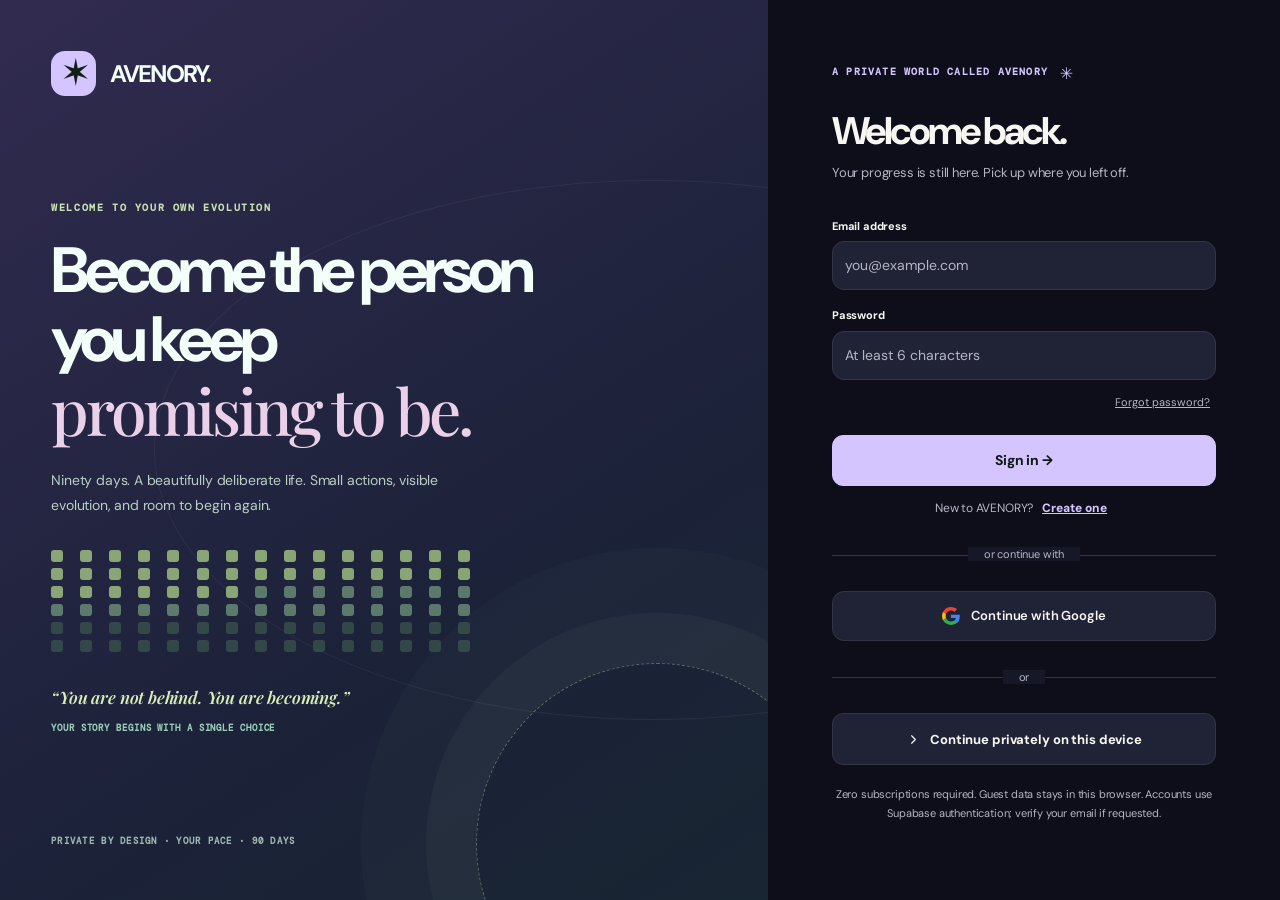
==== index.html @ 8a581546 "feat: initial release of AVENORY Edition Five with Supabase cloud sync, Google OAuth, and full regre" ====
<!doctype html>
<html lang="en">
<head>
  <meta charset="UTF-8" />
  <meta name="viewport" content="width=device-width, initial-scale=1, viewport-fit=cover" />
  <meta name="theme-color" content="#0d0e19" />
  <meta name="description" content="AVENORY — your 90-day growth space for habits, focus, and meaningful growth. Private, free and designed for real life." />
  <meta name="apple-mobile-web-app-capable" content="yes" />
  <meta name="apple-mobile-web-app-status-bar-style" content="default" />
  <meta name="apple-mobile-web-app-title" content="AVENORY" />
  <link rel="manifest" href="manifest.webmanifest" />
  <link rel="icon" type="image/svg+xml" href="assets/icon.svg" /><link rel="icon" type="image/png" href="assets/icon-192.png" />
  <link rel="apple-touch-icon" href="assets/icon-192.png" />
  <link rel="stylesheet" href="styles.css" /><link rel="stylesheet" href="vowmera.css" /><link rel="stylesheet" href="edition-five.css" />
  <title>AVENORY — Become, one day at a time</title>
</head>
<body>
  <svg xmlns="http://www.w3.org/2000/svg" class="sprite" aria-hidden="true">
    <symbol id="i-grid" viewBox="0 0 24 24"><rect x="3" y="3" width="7" height="7" rx="2"/><rect x="14" y="3" width="7" height="7" rx="2"/><rect x="3" y="14" width="7" height="7" rx="2"/><rect x="14" y="14" width="7" height="7" rx="2"/></symbol>
    <symbol id="i-checks" viewBox="0 0 24 24"><rect x="3" y="3" width="18" height="18" rx="5"/><path d="m7.5 12 3 3 6-6"/></symbol>
    <symbol id="i-target" viewBox="0 0 24 24"><circle cx="12" cy="12" r="9"/><circle cx="12" cy="12" r="5"/><circle cx="12" cy="12" r="1"/></symbol>
    <symbol id="i-chart" viewBox="0 0 24 24"><path d="M3 3v18h18"/><path d="m6 16 4-5 4 3 6-8"/></symbol>
    <symbol id="i-trophy" viewBox="0 0 24 24"><path d="M7 3h10v6a5 5 0 0 1-10 0V3Z"/><path d="M7 5H3v2a5 5 0 0 0 5 5m9-7h4v2a5 5 0 0 1-5 5M12 14v4m-5 3h10M9 18h6"/></symbol>
    <symbol id="i-settings" viewBox="0 0 24 24"><circle cx="12" cy="12" r="3"/><path d="M19 12a7 7 0 0 0-.1-1l2-1.6-2-3.5-2.5 1a8 8 0 0 0-1.7-1L14.3 3H9.7l-.4 2.9a8 8 0 0 0-1.7 1l-2.5-1-2 3.5L5.1 11A7 7 0 0 0 5 13l-2 1.6 2 3.5 2.5-1a8 8 0 0 0 1.7 1l.5 2.9h4.6l.4-2.9a8 8 0 0 0 1.7-1l2.5 1 2-3.5-2-1.6a7 7 0 0 0 .1-1Z" transform="translate(0 -0.1) scale(.96) translate(.5 .5)"/></symbol>
    <symbol id="i-bell" viewBox="0 0 24 24"><path d="M18 8a6 6 0 0 0-12 0c0 7-3 7-3 9h18c0-2-3-2-3-9ZM10 21h4"/></symbol>
    <symbol id="i-moon" viewBox="0 0 24 24"><path d="M20 15.3A8 8 0 0 1 8.7 4 8.4 8.4 0 1 0 20 15.3Z"/></symbol>
    <symbol id="i-sun" viewBox="0 0 24 24"><circle cx="12" cy="12" r="4"/><path d="M12 2v2m0 16v2M4.9 4.9l1.4 1.4m11.4 11.4 1.4 1.4M2 12h2m16 0h2M4.9 19.1l1.4-1.4M17.7 6.3l1.4-1.4"/></symbol>
    <symbol id="i-plus" viewBox="0 0 24 24"><path d="M12 5v14M5 12h14"/></symbol>
    <symbol id="i-minus" viewBox="0 0 24 24"><path d="M5 12h14"/></symbol>
    <symbol id="i-arrow-left" viewBox="0 0 24 24"><path d="m15 18-6-6 6-6"/></symbol>
    <symbol id="i-arrow-right" viewBox="0 0 24 24"><path d="m9 18 6-6-6-6"/></symbol>
    <symbol id="i-droplet" viewBox="0 0 24 24"><path d="M12 2S5 10 5 15a7 7 0 0 0 14 0c0-5-7-13-7-13Z"/></symbol>
    <symbol id="i-brain" viewBox="0 0 24 24"><path d="M12 6a4 4 0 0 0-7-.5A4 4 0 0 0 4 12a4.5 4.5 0 0 0 2 7.5A4 4 0 0 0 12 21V6Zm0 0a4 4 0 0 1 7-.5A4 4 0 0 1 20 12a4.5 4.5 0 0 1-2 7.5A4 4 0 0 1 12 21V6ZM8 9a3 3 0 0 1 4 3m4-3a3 3 0 0 0-4 3"/></symbol>
    <symbol id="i-shield" viewBox="0 0 24 24"><path d="M12 22s8-4 8-11V5l-8-3-8 3v6c0 7 8 11 8 11Z"/><path d="m9 12 2 2 4-4"/></symbol>
    <symbol id="i-leaf" viewBox="0 0 24 24"><path d="M20 4C10 4 4 9 4 16a4 4 0 0 0 4 4c7 0 12-6 12-16ZM4 20c4-5 8-8 13-11"/></symbol>
    <symbol id="i-bed" viewBox="0 0 24 24"><path d="M3 18V6m0 10h18v5m0-5V9a3 3 0 0 0-3-3H8a3 3 0 0 0-3 3v7m0-4h16M3 21v-3"/></symbol>
    <symbol id="i-clock" viewBox="0 0 24 24"><circle cx="12" cy="12" r="9"/><path d="M12 7v5l3 2"/></symbol>
    <symbol id="i-phone" viewBox="0 0 24 24"><rect x="7" y="2" width="10" height="20" rx="2"/><path d="M11 18h2"/></symbol>
    <symbol id="i-sparkles" viewBox="0 0 24 24"><path d="m12 2 1.8 6.2L20 10l-6.2 1.8L12 18l-1.8-6.2L4 10l6.2-1.8L12 2ZM19 17l.7 2.3L22 20l-2.3.7L19 23l-.7-2.3L16 20l2.3-.7L19 17Z"/></symbol>
    <symbol id="i-book" viewBox="0 0 24 24"><path d="M12 6c-3-2-6-2-9-1v14c3-1 6-1 9 1 3-2 6-2 9-1V5c-3-1-6-1-9 1Zm0 0v14"/></symbol>
    <symbol id="i-heart" viewBox="0 0 24 24"><path d="M20.8 5.6a5.5 5.5 0 0 0-7.8 0l-1 1-1-1a5.5 5.5 0 0 0-7.8 7.8L12 22l8.8-8.6a5.5 5.5 0 0 0 0-7.8Z"/></symbol>
    <symbol id="i-activity" viewBox="0 0 24 24"><path d="M2 12h5l3-8 4 16 3-8h5"/></symbol>
    <symbol id="i-x" viewBox="0 0 24 24"><path d="M5 5 19 19M19 5 5 19"/></symbol>
    <symbol id="i-trash" viewBox="0 0 24 24"><path d="M3 6h18M8 6V4h8v2m3 0-1 15H6L5 6m5 4v7m4-7v7"/></symbol>
    <symbol id="i-pencil" viewBox="0 0 24 24"><path d="m4 16-.8 5 5-.8L20 8a2 2 0 0 0-4-4L4 16Zm10-10 4 4"/></symbol>
    <symbol id="i-download" viewBox="0 0 24 24"><path d="M12 3v12m-5-5 5 5 5-5M4 17v4h16v-4"/></symbol>
    <symbol id="i-upload" viewBox="0 0 24 24"><path d="M12 16V4m-5 5 5-5 5 5M4 17v4h16v-4"/></symbol>
    <symbol id="i-calendar" viewBox="0 0 24 24"><rect x="3" y="5" width="18" height="16" rx="2"/><path d="M7 3v4m10-4v4M3 10h18"/></symbol>
    <symbol id="i-check" viewBox="0 0 24 24"><path d="m5 12 4 4L19 6"/></symbol>
    <symbol id="i-flame" viewBox="0 0 24 24"><path d="M12 22a8 8 0 0 0 8-8c0-4-2-6-5-9 0 4-2 5-3 6C10 8 10 5 10 2 4 7 4 11 4 14a8 8 0 0 0 8 8Z"/><path d="M12 22a4 4 0 0 0 4-4c0-2-1-3-3-5 0 3-3 4-3 5a4 4 0 0 0 2 4Z"/></symbol>
    <symbol id="i-coffee" viewBox="0 0 24 24"><path d="M4 7h13v7a6 6 0 0 1-12 0V7Zm13 1h2a3 3 0 0 1 0 6h-2M4 21h15M8 3v2m5-2v2"/></symbol>
    <symbol id="i-play" viewBox="0 0 24 24"><path d="m8 5 11 7-11 7V5Z"/></symbol>
    <symbol id="i-pause" viewBox="0 0 24 24"><path d="M7 5v14m10-14v14"/></symbol>
    <symbol id="i-reset" viewBox="0 0 24 24"><path d="M3 11a9 9 0 1 1 2 7M3 4v7h7"/></symbol>
    <symbol id="i-lock" viewBox="0 0 24 24"><rect x="5" y="10" width="14" height="11" rx="2"/><path d="M8 10V7a4 4 0 0 1 8 0v3"/></symbol>
    <symbol id="i-filter" viewBox="0 0 24 24"><path d="M3 6h18M6 12h12m-9 6h6"/></symbol>
    <symbol id="i-menu" viewBox="0 0 24 24"><path d="M4 7h16M4 12h16M4 17h16"/></symbol>
  </svg>
  <div id="app"></div>
  <div id="modal-root"></div><div id="command-root"></div>
  <div id="toast-root" aria-live="polite"></div>
  <div id="celebration-root" aria-hidden="true"></div>
  <script src="cloud-config.js" defer></script>
  <script src="app.js" defer></script>
</body>
</html>
---- styles.css ----
:root{--bg:#f7f8fc;--surface:#fff;--surface2:#f3f5fa;--ink:#20253b;--muted:#8790a4;--line:#e9ecf3;--accent:#7867e9;--accent-dark:#5c4bd5;--accent-wash:#f0edff;--green:#2caa77;--green-wash:#e8f8ee;--orange:#f3a24e;--shadow:0 16px 50px rgba(40,46,83,.035);--radius:22px;--sidebar:254px;color-scheme:light}
:root[data-theme='dark']{--bg:#121524;--surface:#1b2032;--surface2:#252b40;--ink:#eff0fb;--muted:#a5adc3;--line:#30364b;--accent:#ad9fff;--accent-dark:#b4a8ff;--accent-wash:#343051;--green:#72d3a8;--green-wash:#243f39;--orange:#ffbe78;--shadow:0 14px 40px rgba(0,0,0,.1);color-scheme:dark}
*{box-sizing:border-box}html{scroll-behavior:smooth}body{margin:0;background:var(--bg);color:var(--ink);font-family:Inter,'SF Pro Display',-apple-system,BlinkMacSystemFont,'Segoe UI',sans-serif;font-size:14px;-webkit-font-smoothing:antialiased}button,input,select,textarea{font:inherit}button{cursor:pointer}button:disabled{cursor:not-allowed;opacity:.44}a{color:var(--accent)}.sprite{position:absolute;width:0;height:0;overflow:hidden}.icon{height:19px;width:19px;fill:none;stroke:currentColor;stroke-width:1.85;stroke-linecap:round;stroke-linejoin:round;flex-shrink:0}.i-sm{width:15px;height:15px}.i-lg{width:23px;height:23px}.shell{display:grid;grid-template-columns:var(--sidebar) minmax(0,1fr);min-height:100vh}.sidebar{background:var(--surface);border-right:1px solid var(--line);padding:34px 20px 24px;display:flex;flex-direction:column;position:sticky;top:0;height:100vh}.brand{display:flex;align-items:center;gap:11px;padding:0 12px;margin-bottom:52px}.brand-symbol{height:40px;width:40px;display:grid;place-items:center;border-radius:14px;background:#222943;color:#beefca;font-size:15px;font-weight:900;letter-spacing:-1.8px;box-shadow:0 8px 18px rgba(33,37,65,.11)}.brand-name{font-size:22px;font-weight:830;letter-spacing:-1.2px;line-height:1}.brand-tag{font-size:10px;letter-spacing:.22em;color:var(--muted);text-transform:uppercase;margin-top:7px;font-weight:700}.nav-group-label{font-size:10px;letter-spacing:.17em;color:var(--muted);font-weight:800;margin:0 14px 16px}.nav-list{display:grid;gap:6px}.nav-item{background:none;border:0;color:var(--muted);display:flex;align-items:center;gap:13px;width:100%;text-align:left;padding:12px 14px;border-radius:12px;font-weight:650;transition:.2s}.nav-item .icon{width:19px;height:19px}.nav-item:hover{background:var(--surface2);color:var(--ink)}.nav-item.active{color:var(--accent);background:var(--accent-wash)}.nav-badge{margin-left:auto;background:var(--accent);color:white;border-radius:20px;padding:3px 7px;font-size:10px}.side-lower{margin-top:auto}.side-challenge{padding:19px 17px;background:linear-gradient(145deg,#eeeaff,#f6f4ff);border:1px solid #e6e0ff;border-radius:17px;color:#49476d;margin:24px 3px 24px}.side-challenge .tiny{font-size:10px;font-weight:800;letter-spacing:.12em;text-transform:uppercase;color:#8780be}.side-challenge strong{display:block;font-size:24px;letter-spacing:-1px;margin:8px 0 10px;color:#29294c}.side-challenge .progress-track{height:6px;background:#ddd7f5}.side-challenge .progress-fill{background:#7565e2}.side-footer{padding:0 12px;color:var(--muted);font-size:11px;line-height:1.7}.main{min-width:0}.content{max-width:1510px;margin:0 auto;padding:32px 48px 90px}.topbar{display:flex;justify-content:space-between;align-items:center;gap:15px;margin-bottom:30px}.top-eyebrow{font-size:11px;color:var(--muted);font-weight:800;letter-spacing:.15em;text-transform:uppercase}.top-actions{display:flex;align-items:center;gap:10px}.pill-date{background:var(--surface);border:1px solid var(--line);padding:11px 15px;border-radius:99px;display:flex;gap:9px;align-items:center;color:var(--muted);font-size:12px;font-weight:650}.icon-btn{width:40px;height:40px;border-radius:12px;border:1px solid var(--line);background:var(--surface);display:inline-grid;place-items:center;color:var(--muted)}.icon-btn:hover{color:var(--accent);border-color:var(--accent)}.user-dot{width:40px;height:40px;border-radius:50%;display:grid;place-items:center;color:#564dd0;background:#e5e1ff;font-weight:900;font-size:15px}.page-head{display:flex;justify-content:space-between;align-items:flex-end;gap:18px;margin:0 0 25px}.eyebrow{font-size:11px;font-weight:850;letter-spacing:.16em;color:var(--accent);text-transform:uppercase}.page-title{font-size:clamp(26px,3.3vw,39px);letter-spacing:-1.75px;font-weight:820;margin:8px 0 6px;line-height:1.17}.subhead{color:var(--muted);font-size:13px;line-height:1.65;margin:0}.btn{display:inline-flex;align-items:center;justify-content:center;gap:9px;border-radius:11px;padding:12px 18px;font-size:12px;font-weight:760;border:1px solid transparent;line-height:1.2;transition:background .18s,transform .18s;white-space:nowrap}.btn:hover{transform:translateY(-1px)}.btn-primary{background:var(--accent);color:#fff}.btn-primary:hover{background:var(--accent-dark)}.btn-neutral{background:var(--surface);border-color:var(--line);color:var(--ink)}.btn-neutral:hover{background:var(--surface2)}.btn-ghost{color:var(--accent);background:var(--accent-wash)}.btn-danger{color:#d45465;background:#ffeff0;border-color:#ffdde2}.btn-sm{padding:8px 12px;font-size:11px}.btn-wide{width:100%}.hero{background:linear-gradient(115deg,#292d51 0%,#292f57 55%,#38375f 100%);color:#fff;border-radius:26px;min-height:235px;overflow:hidden;display:flex;align-items:center;justify-content:space-between;padding:33px 44px;position:relative;isolation:isolate}.hero:before{content:"";position:absolute;width:500px;height:380px;border-radius:50%;right:-135px;top:-165px;background:radial-gradient(circle,rgba(155,142,246,.3),transparent 67%);z-index:-1}.hero:after{content:"";position:absolute;width:350px;height:350px;border:1px solid rgba(255,255,255,.1);border-radius:50%;right:60px;bottom:-230px;z-index:-1}.hero-copy{max-width:510px}.hero-tag{display:inline-flex;align-items:center;gap:8px;font-size:10px;font-weight:850;letter-spacing:.16em;color:#c6c3ff;text-transform:uppercase}.hero h2{font-weight:750;font-size:clamp(24px,3vw,35px);letter-spacing:-1.3px;line-height:1.2;margin:16px 0 9px}.hero p{font-size:13px;color:#c2c4db;line-height:1.7;max-width:440px;margin:0}.hero-bottom{margin-top:24px;display:flex;align-items:center;gap:15px;font-size:11px;color:#dddff0}.hero-mini-track{height:6px;width:160px;border-radius:30px;background:#555776;overflow:hidden}.hero-mini-track span{height:100%;display:block;background:#bdf1ca;border-radius:30px}.hero-circle{height:158px;width:158px;flex:0 0 158px;display:grid;place-items:center;border-radius:50%;background:conic-gradient(#bbf2ca var(--deg),rgba(255,255,255,.15) 0);margin-right:28px;position:relative}.hero-circle:before{content:"";position:absolute;inset:13px;background:#303553;border-radius:50%}.hero-circle div{z-index:1;text-align:center}.hero-circle b{font-size:42px;letter-spacing:-2px;display:block}.hero-circle small{font-size:11px;color:#bec2db}.stat-grid{display:grid;grid-template-columns:repeat(4,minmax(0,1fr));gap:15px;margin:19px 0 29px}.stat-card{background:var(--surface);border:1px solid var(--line);border-radius:18px;padding:21px 20px;box-shadow:var(--shadow)}.stat-heading{display:flex;align-items:center;justify-content:space-between;gap:5px;margin-bottom:13px}.stat-heading span{font-size:11px;color:var(--muted);font-weight:690}.stat-icon{width:34px;height:34px;display:grid;place-items:center;border-radius:11px;background:var(--accent-wash);color:var(--accent)}.stat-icon.green{background:var(--green-wash);color:var(--green)}.stat-icon.warm{background:#fff2e4;color:#ee9d47}.stat-number{font-size:30px;line-height:1.1;letter-spacing:-1.1px;font-weight:840}.stat-unit{font-size:14px;letter-spacing:0;margin-left:3px;color:var(--muted);font-weight:650}.stat-foot{font-size:10.5px;color:var(--muted);margin-top:9px}.section-header{display:flex;align-items:center;justify-content:space-between;gap:12px;margin-bottom:17px}.section-title{font-size:18px;font-weight:810;letter-spacing:-.5px;margin:0}.section-sub{font-size:11px;color:var(--muted);margin:6px 0 0}.text-link{border:0;background:transparent;color:var(--accent);font-size:11.5px;font-weight:780;display:flex;align-items:center;gap:6px;padding:8px 0}.dash-grid{display:grid;grid-template-columns:minmax(0,1.75fr) minmax(300px,.9fr);gap:22px;align-items:start}.stack{display:grid;gap:21px}.card{background:var(--surface);border:1px solid var(--line);border-radius:var(--radius);padding:22px;box-shadow:var(--shadow)}.habits-card{padding:21px 22px 5px}.completion-tag{background:var(--green-wash);color:var(--green);font-size:11px;font-weight:810;border-radius:8px;padding:7px 10px}.day-nav{display:flex;align-items:center;gap:8px;background:var(--surface2);border:1px solid var(--line);border-radius:11px;padding:3px}.day-nav button{height:29px;width:29px;background:var(--surface);color:var(--ink);border:1px solid var(--line);border-radius:8px;display:grid;place-items:center}.day-nav button:disabled{opacity:.3}.day-nav span{padding:0 5px;font-size:11px;color:var(--muted);font-weight:790;white-space:nowrap}.habit-row{border-top:1px solid var(--line);display:grid;grid-template-columns:42px minmax(0,1fr) auto 37px;align-items:center;gap:13px;padding:15px 1px;min-height:76px}.habit-row:first-of-type{border-top:0}.habit-symbol{height:40px;width:40px;border-radius:12px;background:var(--surface2);color:var(--accent);display:grid;place-items:center}.habit-symbol.green{color:var(--green);background:var(--green-wash)}.habit-symbol.orange{color:#ed9951;background:#fff3e7}.habit-symbol.blue{color:#629bd6;background:#eaf3ff}.habit-name{font-size:12.5px;font-weight:800;margin:0 0 5px;line-height:1.3}.habit-row.done .habit-name{color:var(--muted)}.habit-detail{color:var(--muted);font-size:10.5px;margin:0;line-height:1.5}.habit-amount{font-size:11px;color:var(--muted);font-weight:690}.habit-actions{display:flex;gap:6px;align-items:center}.step-btn{border:1px solid var(--line);background:var(--surface2);width:26px;height:26px;border-radius:8px;color:var(--ink);display:grid;place-items:center}.step-value{min-width:44px;text-align:center;color:var(--ink);font-size:11px;font-weight:800}.num-field{width:64px;border:1px solid var(--line);border-radius:8px;padding:8px 5px;background:var(--surface2);color:var(--ink);font-size:11px;font-weight:750;text-align:center;outline:none}.num-field:focus{border-color:var(--accent)}.tick{width:31px;height:31px;border-radius:10px;display:grid;place-items:center;border:1.5px solid #d9deeb;background:var(--surface);color:transparent}.tick .icon{width:19px;height:19px;stroke-width:2.8}.tick.done{color:#fff;background:var(--green);border-color:var(--green)}.tick:hover{border-color:var(--green)}.empty-state{text-align:center;padding:35px 18px;color:var(--muted)}.empty-state .icon{color:var(--accent);width:32px;height:32px}.empty-state h3{color:var(--ink);font-size:16px;margin:15px 0 8px}.empty-state p{font-size:12px;line-height:1.65;max-width:300px;margin:0 auto 18px}.daily-progress{padding-bottom:20px}.bar-labels{display:flex;justify-content:space-between;font-size:11px;color:var(--muted);margin-bottom:10px}.bar-labels b{color:var(--ink)}.progress-track{height:8px;background:var(--surface2);border-radius:99px;overflow:hidden}.progress-fill{height:100%;background:linear-gradient(90deg,#9884f5,#7167e8);border-radius:99px;transition:width .25s}.focus-mini{background:var(--surface);border:1px solid var(--line);border-radius:var(--radius);padding:24px}.mini-feature{display:flex;gap:12px;align-items:center;margin:23px 0}.mini-feature-icon{height:45px;width:45px;display:grid;place-items:center;background:var(--accent-wash);color:var(--accent);border-radius:14px}.mini-feature-title{font-weight:810;font-size:13px;margin:0 0 5px}.mini-feature-sub{color:var(--muted);font-size:11px;line-height:1.4;margin:0}.mini-focus-goal{padding:15px;border-radius:13px;background:var(--surface2);display:flex;justify-content:space-between;align-items:center;margin-bottom:17px}.mini-focus-goal strong{font-size:17px;letter-spacing:-.5px}.mini-focus-goal span{font-size:10px;color:var(--muted)}.reflection-card .moods{display:flex;gap:8px;margin:18px 0}.mood{flex:1;padding:9px 4px;background:var(--surface2);border:1px solid var(--line);border-radius:11px;display:flex;gap:5px;flex-direction:column;align-items:center;font-size:10px;color:var(--muted)}.mood .face{font-size:21px;line-height:1.2}.mood.active{border-color:var(--accent);background:var(--accent-wash);color:var(--accent);font-weight:760}.textarea{width:100%;resize:vertical;min-height:84px;background:var(--surface2);border:1px solid var(--line);border-radius:12px;outline:0;padding:12px 13px;font-size:12px;color:var(--ink);line-height:1.6}.textarea:focus{border-color:var(--accent)}.quote-card{border-radius:20px;background:#ebf7ef;color:#426d54;padding:24px;position:relative;overflow:hidden}.quote-card:after{content:'✳';position:absolute;color:rgba(57,137,87,.1);right:-10px;top:-40px;font-size:160px}.quote-card .icon{color:#3a9865}.quote-card p{font-size:16px;font-weight:700;letter-spacing:-.4px;line-height:1.55;margin:15px 0}.quote-card small{font-size:10px;color:#6a9879;font-weight:790;letter-spacing:.1em;text-transform:uppercase}.weekday-card{margin-bottom:20px}.mini-days{display:grid;grid-template-columns:repeat(7,1fr);gap:9px;margin-top:17px}.mini-day{text-align:center}.mini-day small{display:block;font-size:10px;color:var(--muted);margin-bottom:9px}.day-circle{height:30px;width:30px;border-radius:10px;display:grid;place-items:center;margin:0 auto;background:var(--surface2);border:1px solid var(--line);color:var(--muted);font-size:11px;font-weight:780}.day-circle.hit{background:var(--green-wash);color:var(--green);border-color:transparent}.day-circle.partial{background:var(--accent-wash);color:var(--accent);border-color:transparent}.day-circle.today{outline:2px solid var(--accent);outline-offset:2px}.page-grid{display:grid;grid-template-columns:repeat(2,minmax(0,1fr));gap:16px}.section-spacer{margin-top:28px}.manage-card{padding:19px 20px;display:flex;align-items:flex-start;gap:14px}.manage-card .manage-text{flex:1;min-width:0}.manage-top{display:flex;justify-content:space-between;gap:8px}.manage-card h3{margin:3px 0 6px;font-size:14px;font-weight:820}.manage-card p{margin:0;font-size:11px;color:var(--muted);line-height:1.55}.manage-metrics{display:flex;gap:10px;flex-wrap:wrap;margin-top:18px}.manage-metrics span{font-size:10px;color:var(--muted);padding:6px 8px;background:var(--surface2);border-radius:7px}.manage-actions{display:flex;gap:5px}.tiny-ic{width:27px;height:27px;border:0;background:transparent;color:var(--muted);display:grid;place-items:center;border-radius:8px}.tiny-ic:hover{background:var(--surface2);color:var(--accent)}.template-grid{display:grid;grid-template-columns:repeat(3,minmax(0,1fr));gap:12px}.template{border:1px solid var(--line);background:var(--surface);border-radius:15px;padding:16px;text-align:left;display:flex;align-items:center;gap:11px}.template:hover{border-color:var(--accent)}.template b{display:block;font-size:12px}.template span{font-size:10px;color:var(--muted);display:block;margin-top:4px}.template .icon{color:var(--accent)}.project-card{padding:23px;position:relative}.project-top{display:flex;justify-content:space-between;align-items:start;gap:15px}.project-emblem{width:46px;height:46px;background:var(--accent-wash);color:var(--accent);border-radius:15px;display:grid;place-items:center}.project-eyebrow{font-size:10px;color:var(--accent);font-weight:800;letter-spacing:.09em;text-transform:uppercase;margin:17px 0 8px}.project-title{font-size:17px;line-height:1.35;font-weight:820;letter-spacing:-.35px;margin:0}.project-description{font-size:11.5px;color:var(--muted);line-height:1.6;min-height:34px;margin:9px 0 20px}.project-meta{display:flex;gap:11px;flex-wrap:wrap;color:var(--muted);font-size:10.5px;margin:12px 0 21px}.project-meta span{display:flex;align-items:center;gap:5px}.project-controls{display:flex;align-items:center;justify-content:space-between;gap:10px;margin-top:20px}.project-controls small{color:var(--muted);font-size:10px}.project-controls b{color:var(--ink);font-size:12px}.project-score{font-weight:840;color:var(--accent);font-size:23px;letter-spacing:-.8px}.project-empty{max-width:720px;margin:25px auto}.insight-four{display:grid;grid-template-columns:repeat(3,minmax(0,1fr));gap:15px;margin-bottom:19px}.insight-main{display:grid;grid-template-columns:minmax(0,1.3fr) minmax(310px,1fr);gap:20px}.heatmap-card{padding:25px;overflow:hidden}.heatmap{display:grid;grid-auto-flow:column;grid-template-rows:repeat(7,minmax(0,1fr));grid-auto-columns:minmax(16px,1fr);gap:6px;margin-top:23px}.heat-cell{aspect-ratio:1;max-height:24px;min-height:11px;border-radius:5px;background:var(--surface2);border:1px solid var(--line)}.heat-cell.low{background:#dcd6ff;border-color:#dcd6ff}.heat-cell.mid{background:#ad9df4;border-color:#ad9df4}.heat-cell.high{background:#7068dc;border-color:#7068dc}.heat-cell.future{opacity:.36}.heat-legend{display:flex;justify-content:flex-end;align-items:center;gap:5px;font-size:10px;color:var(--muted);margin-top:16px}.legend-square{width:11px;height:11px;border-radius:3px;background:var(--surface2);border:1px solid var(--line)}.legend-square.low{background:#dcd6ff;border:0}.legend-square.mid{background:#ad9df4;border:0}.legend-square.high{background:#7068dc;border:0}.bar-chart{display:flex;align-items:end;justify-content:space-between;gap:7px;height:182px;margin-top:25px;border-bottom:1px solid var(--line);padding:0 4px 0}.bar-col{flex:1;min-width:0;text-align:center;display:flex;flex-direction:column;justify-content:flex-end;height:100%;gap:8px}.bar-outer{flex:1;display:flex;align-items:end;justify-content:center}.bar-inner{width:100%;max-width:28px;border-radius:6px 6px 0 0;background:#d8d1ff;min-height:2px}.bar-inner.strong{background:var(--accent)}.bar-col small{font-size:9px;color:var(--muted);margin-bottom:-20px}.chart-label-space{height:26px}.performance-list{display:grid;gap:17px;margin-top:20px}.performance-line{display:flex;justify-content:space-between;font-size:11px;margin-bottom:8px}.performance-line span:first-child{font-weight:700}.performance-line span:last-child{color:var(--muted)}.rewards-grid{display:grid;grid-template-columns:repeat(3,minmax(0,1fr));gap:17px}.reward{padding:27px 19px;text-align:center;min-height:200px;display:grid;justify-items:center;align-content:center}.reward-illustration{width:65px;height:65px;border-radius:20px;display:grid;place-items:center;background:#fff1db;color:#f3ac4e;margin-bottom:16px}.reward-illustration .icon{width:31px;height:31px}.reward.locked{opacity:.52}.reward.locked .reward-illustration{background:var(--surface2);color:var(--muted)}.reward h3{font-size:13px;margin:0 0 8px}.reward p{font-size:11px;color:var(--muted);margin:0;line-height:1.5}.reward small{display:inline-block;margin-top:12px;color:var(--accent);font-size:10px;font-weight:790}.level-hero{background:linear-gradient(115deg,#292e55,#444074);padding:27px 32px;color:white;border-radius:22px;display:flex;justify-content:space-between;align-items:center;gap:20px;margin-bottom:22px}.level-hero h2{font-size:28px;letter-spacing:-1px;margin:7px 0}.level-hero p{font-size:12px;color:#c7c8e7}.level-hero .progress-track{background:#595879;margin-top:14px;max-width:350px}.level-hero .progress-fill{background:#bceec9}.level-hero-icon{width:96px;height:96px;border-radius:50%;display:grid;place-items:center;background:#ffffff13;border:1px solid #ffffff34}.level-hero-icon .icon{height:49px;width:49px;color:#d4cafa}.focus-layout{display:grid;grid-template-columns:minmax(0,1.1fr) minmax(280px,.85fr);gap:22px}.timer-card{padding:36px;display:grid;justify-items:center}.timer-dial{height:284px;width:284px;border-radius:50%;background:conic-gradient(var(--accent) var(--deg),var(--surface2) 0);display:grid;place-items:center;margin:26px auto;position:relative}.timer-dial:before{content:"";inset:13px;border-radius:50%;background:var(--surface);position:absolute}.timer-body{text-align:center;z-index:1}.timer-count{font-size:59px;letter-spacing:-2px;font-weight:800;font-variant-numeric:tabular-nums}.timer-caption{font-size:11px;color:var(--muted);font-weight:800;letter-spacing:.13em;text-transform:uppercase}.timer-switch{background:var(--surface2);padding:5px;border-radius:13px;display:flex;gap:4px}.timer-switch button{border:0;background:transparent;border-radius:10px;color:var(--muted);font-weight:770;font-size:11px;padding:9px 17px}.timer-switch button.active{background:var(--surface);color:var(--accent);box-shadow:0 3px 8px rgba(0,0,0,.055)}.timer-buttons{display:flex;justify-content:center;gap:10px}.focus-tip{color:var(--muted);font-size:11px;line-height:1.7;text-align:center;max-width:365px;margin:19px 0 0}.focus-choice{background:var(--surface2);border:1px solid var(--line);border-radius:12px;padding:14px;font-size:12px;color:var(--ink);width:100%;margin:18px 0}.work-note{background:var(--accent-wash);color:var(--accent);padding:18px;border-radius:15px;font-size:12px;line-height:1.7}.settings-grid{display:grid;grid-template-columns:repeat(2,minmax(0,1fr));gap:18px}.settings-card{padding:26px}.settings-card h3{margin:0 0 8px;font-size:16px;letter-spacing:-.3px}.settings-card p{font-size:11px;color:var(--muted);line-height:1.7;margin:0 0 21px}.field{display:grid;gap:7px;margin-bottom:16px}.field label,.field-label{color:var(--ink);font-weight:740;font-size:11px}.field small{font-size:10px;color:var(--muted);line-height:1.45}.input{width:100%;padding:11px 12px;border-radius:10px;background:var(--surface2);color:var(--ink);border:1px solid var(--line);outline:0;font-size:12px}.input:focus{border-color:var(--accent)}.field-inline{display:grid;grid-template-columns:1fr 1fr;gap:13px}.setting-actions{display:flex;gap:9px;flex-wrap:wrap}.toggle-line{display:flex;align-items:center;justify-content:space-between;gap:18px;padding:13px 0;border-bottom:1px solid var(--line);font-size:12px}.toggle-line small{display:block;color:var(--muted);font-size:10px;margin-top:5px}.switch{appearance:none;width:38px;height:22px;border-radius:100px;background:#c8cddb;position:relative;flex-shrink:0;cursor:pointer}.switch:after{content:"";position:absolute;width:16px;height:16px;top:3px;left:3px;border-radius:50%;background:white;transition:transform .18s}.switch:checked{background:var(--accent)}.switch:checked:after{transform:translateX(16px)}.disclaimer{padding:14px 15px;background:var(--surface2);border-radius:11px;font-size:10.5px;line-height:1.7;color:var(--muted)}.mobile-top{display:none}.mobile-nav{display:none}.modal-overlay{position:fixed;z-index:100;background:rgba(20,24,43,.55);inset:0;display:grid;place-items:center;padding:18px;backdrop-filter:blur(5px)}.modal-panel{background:var(--surface);width:min(520px,100%);max-height:min(90vh,900px);overflow:auto;border-radius:24px;padding:29px;box-shadow:0 18px 75px rgba(0,0,0,.22)}.modal-titlebar{display:flex;align-items:center;justify-content:space-between;margin-bottom:23px}.modal-titlebar h2{margin:0;font-size:20px;letter-spacing:-.7px}.modal-footer{display:flex;justify-content:flex-end;gap:9px;margin-top:24px}.form-group{margin-bottom:19px}.weekday-choices{display:flex;gap:7px;justify-content:space-between}.weekday-choice{display:flex;align-items:center;justify-content:center;width:38px;height:38px;position:relative;cursor:pointer;border:1px solid var(--line);background:var(--surface2);border-radius:11px;color:var(--muted);font-weight:800;font-size:11px}.weekday-choice input{position:absolute;inset:0;opacity:0;cursor:pointer}.weekday-choice:has(input:checked){color:var(--accent);border-color:var(--accent);background:var(--accent-wash)}.form-hint{font-size:10px;color:var(--muted);line-height:1.5;margin-top:8px}.toast{position:fixed;z-index:150;bottom:25px;right:26px;display:flex;align-items:center;gap:9px;border-radius:12px;color:white;background:#272c46;padding:13px 17px;box-shadow:0 12px 35px #0003;font-size:12px;font-weight:700;max-width:360px}.toast .icon{color:#bef0ca}.divider{height:1px;background:var(--line);margin:19px 0}.muted{color:var(--muted)}.sr-only{position:absolute;width:1px;height:1px;overflow:hidden;clip:rect(0,0,0,0);white-space:nowrap}.help-banner{background:var(--accent-wash);border-radius:14px;padding:13px 17px;font-size:11px;color:var(--accent);line-height:1.6;display:flex;align-items:flex-start;gap:10px;margin-top:20px}.smallcaps{font-size:10px;letter-spacing:.13em;font-weight:820;text-transform:uppercase;color:var(--muted)}
@media(min-width:1450px){.dash-grid{grid-template-columns:minmax(0,1.72fr) minmax(360px,.9fr)}}
@media(max-width:1150px){.content{padding:30px 29px 85px}.dash-grid{grid-template-columns:minmax(0,1.5fr) minmax(270px,.85fr);gap:15px}.stat-grid{gap:10px}.stat-card{padding:17px 16px}.habit-row{gap:9px}.hero{padding:30px 32px}.hero-circle{margin-right:0}}
@media(max-width:990px){:root{--sidebar:210px}.sidebar{padding-left:12px;padding-right:12px}.content{padding:24px 22px 80px}.dash-grid,.insight-main,.focus-layout{grid-template-columns:1fr}.stat-grid{grid-template-columns:repeat(2,1fr)}.page-grid{grid-template-columns:1fr 1fr}.hero-circle{height:134px;width:134px;flex-basis:134px}.hero-circle b{font-size:33px}}
@media(max-width:790px){.shell{display:block}.sidebar{display:none}.mobile-top{display:flex;align-items:center;justify-content:space-between;padding:17px 18px 0}.mobile-top .brand{margin:0;padding:0}.mobile-top .brand-symbol{width:34px;height:34px;border-radius:10px;font-size:13px}.mobile-top .brand-name{font-size:19px}.mobile-top .brand-tag{display:none}.content{padding:19px 17px 98px}.topbar{display:none}.mobile-nav{display:flex;position:fixed;left:0;right:0;bottom:0;z-index:40;background:var(--surface);border-top:1px solid var(--line);padding:8px 4px calc(8px + env(safe-area-inset-bottom));justify-content:space-around;gap:1px}.mobile-nav button{border:0;background:none;color:var(--muted);padding:8px 3px 4px;border-radius:10px;display:flex;flex-direction:column;align-items:center;gap:5px;font-size:9px;font-weight:740;min-width:0;flex:1}.mobile-nav button.active{color:var(--accent);background:var(--accent-wash)}.mobile-nav .icon{width:20px;height:20px}.page-head{margin:14px 0 21px}.page-title{font-size:29px}.hero{min-height:205px}.stat-grid{grid-template-columns:repeat(4,minmax(0,1fr))}.stat-number{font-size:26px}.stat-heading span{font-size:10px}}
@media(max-width:590px){.hero{padding:25px 24px;align-items:flex-start;min-height:212px}.hero h2{font-size:24px;max-width:260px}.hero p{max-width:265px;font-size:11.5px}.hero-circle{width:100px;height:100px;flex-basis:100px;position:absolute;right:15px;bottom:13px;opacity:.82}.hero-circle:before{inset:9px}.hero-circle b{font-size:24px}.hero-circle small{font-size:9px}.hero-bottom{gap:8px;margin-top:19px}.hero-mini-track{width:75px}.stat-grid{grid-template-columns:repeat(2,minmax(0,1fr));gap:10px;margin:12px 0 24px}.stat-card{padding:16px}.stat-number{font-size:28px}.stat-icon{width:29px;height:29px}.stat-icon .icon{width:16px;height:16px}.dash-grid{gap:18px}.card{padding:18px}.habits-card{padding:18px 14px 4px}.habit-row{grid-template-columns:36px minmax(0,1fr) auto 30px;gap:7px;min-height:70px;padding:13px 0}.habit-symbol{width:34px;height:34px;border-radius:10px}.habit-symbol .icon{width:17px;height:17px}.habit-name{font-size:11.5px}.habit-detail{font-size:9.5px}.tick{height:29px;width:29px}.step-btn{width:23px;height:25px}.step-value{min-width:35px;font-size:10px}.num-field{width:45px;padding:7px 3px}.page-grid,.settings-grid,.insight-four,.rewards-grid,.template-grid{grid-template-columns:1fr}.insight-four{gap:10px}.page-head:has(.btn){align-items:flex-start;flex-wrap:wrap}.project-card{padding:21px}.level-hero{padding:25px 22px}.level-hero-icon{width:65px;height:65px}.level-hero-icon .icon{width:35px;height:35px}.heatmap{gap:4px}.heat-cell{border-radius:3px}.timer-dial{height:238px;width:238px}.timer-count{font-size:48px}.timer-card{padding:24px 16px}.settings-card{padding:20px}.modal-panel{padding:22px 18px}.weekday-choice{width:33px;height:34px}.toast{left:15px;right:15px;bottom:85px;max-width:none}}
@media(prefers-reduced-motion:reduce){*,*:before,*:after{scroll-behavior:auto!important;animation:none!important;transition:none!important}}

.heat-cell:not(:disabled){cursor:pointer}.heat-cell:hover:not(:disabled),.heat-cell:focus-visible{outline:2px solid var(--accent);outline-offset:2px}.heat-cell:disabled{cursor:default}

/* ———————————————————————————————————————————
   NINETY 2.0 — NEW DESIGN LANGUAGE
   Accessible, tactile, responsive and motion-conscious.
——————————————————————————————————————————— */
:root {--bg:#f6f7fa;--surface:#ffffff;--surface2:#f5f6f9;--ink:#20263b;--muted:#77819a;--line:#e9eaf1;--accent:#6a5ce4;--accent-dark:#5244c9;--accent-wash:#f0eeff;--green:#259e75;--green-wash:#e6f8f0;--orange:#e99b58;--shadow:0 8px 30px rgba(34,42,74,.036);--radius:20px}
:root[data-theme='dark'] {--bg:#121725;--surface:#1b2232;--surface2:#252d40;--ink:#f4f5ff;--muted:#a6b1c6;--line:#333b50;--accent:#b4a7ff;--accent-dark:#9a8afa;--accent-wash:#302b48;--green:#74d4ab;--green-wash:#27463e;--orange:#f5ba84}
:focus-visible {outline:3px solid var(--accent);outline-offset:3px}
button {touch-action:manipulation}
.card,.stat-card,.shop-item {border:1px solid var(--line);box-shadow:var(--shadow);transition:border-color .2s,transform .2s}
.card:hover {border-color:color-mix(in srgb,var(--line) 75%,var(--accent))}
.page-title {letter-spacing:-.075em;line-height:1.12}
.subhead {line-height:1.6}
.brand-symbol {box-shadow:0 5px 20px rgba(111,93,222,.18)}
.sidebar {box-shadow:4px 0 30px rgba(20,25,55,.012)}
.nav-item {transition:background .16s,color .16s,transform .16s}
.nav-item:active,.btn:active {transform:scale(.985)}
.btn {transition:background .16s,transform .16s,box-shadow .16s}
.btn-primary:hover {box-shadow:0 7px 20px rgba(104,87,213,.24)}
.mini-eyebrow {display:block;font-size:10px;font-weight:850;letter-spacing:.13em;text-transform:uppercase;color:var(--accent);margin:0 0 9px}
.greeting-spark {color:var(--accent);font-size:.72em}
.xp-mini {margin-left:8px;font-size:9px;font-weight:800;letter-spacing:.025em;background:var(--accent-wash);color:var(--accent);padding:4px 6px;border-radius:7px;white-space:nowrap}
.habit-name {display:flex;align-items:center;flex-wrap:wrap;gap:1px}
.tiny-progress {margin-top:9px;height:4px;width:100%;max-width:145px;border-radius:100px;background:var(--line);overflow:hidden}
.tiny-progress span {display:block;background:linear-gradient(90deg,var(--accent),#7bcfb2);height:100%;border-radius:100px;transition:width .3s}
.habit-row.done .tiny-progress span {background:var(--green)}
.habit-row .tick {transition:transform .14s,background .14s}
.habit-row .tick:active {transform:scale(.87)}
.progress-fill,.ring-arc {transition:width .5s ease,stroke-dashoffset .6s ease}
.v2-hero {background:radial-gradient(ellipse at 93% 20%,#615cc7 0%,transparent 44%),linear-gradient(115deg,#1a2441 0%,#283358 58%,#3c386b 100%);border-radius:25px;min-height:253px;padding:39px 46px;display:flex;align-items:center;justify-content:space-between;gap:22px;position:relative;overflow:hidden;color:white;isolation:isolate;margin-bottom:18px;box-shadow:0 15px 35px rgba(31,35,71,.12)}
.v2-hero-copy {position:relative;z-index:2;min-width:0}
.v2-hero .hero-tag {display:inline-flex;background:rgba(255,255,255,.12);border:1px solid rgba(255,255,255,.17);color:#e5e2ff;letter-spacing:.09em;gap:7px}
.v2-hero h2 {font-size:clamp(26px,3vw,41px);font-weight:840;line-height:1.14;letter-spacing:-.055em;margin:17px 0 10px}
.v2-hero h2 em {font-style:normal;color:#b6e9cd}
.v2-hero p {color:#d6d9ed;max-width:420px;line-height:1.6;font-size:12px;margin:0}
.v2-hero-foot {display:flex;flex-wrap:wrap;gap:18px;margin-top:24px;color:#e6e2ff;font-size:11px;font-weight:730}
.v2-hero-foot span {display:inline-flex;gap:6px;align-items:center}
.v2-hero-foot .icon {height:15px;width:15px}
.hero-ring {flex:0 0 auto;z-index:2;position:relative}
.v2-hero .ring-wrap svg circle:first-child {stroke:rgba(255,255,255,.14)}
.v2-hero .ring-wrap svg circle:last-child {stroke:#bfead8}
.v2-hero .ring-middle b {color:white;font-size:36px}
.v2-hero .ring-middle small {color:#e1e4f6}
.hero-decoration {position:absolute;right:-45px;top:-100px;font-size:340px;color:rgba(255,255,255,.032);line-height:1;transform:rotate(16deg);pointer-events:none}
.ring-wrap {position:relative;display:inline-block;flex-shrink:0}
.ring-wrap svg {display:block}
.ring-middle {position:absolute;inset:0;display:flex;align-items:center;justify-content:center;flex-direction:column}
.ring-middle b {font-size:24px;line-height:1;font-weight:850;letter-spacing:-.06em;font-variant-numeric:tabular-nums}
.ring-middle small {font-size:9px;font-weight:800;letter-spacing:.12em;color:var(--muted);margin-top:8px}
.journey-ribbon {display:grid;grid-template-columns:minmax(140px,1fr) minmax(220px,2fr) auto;align-items:center;gap:22px;background:var(--surface);border:1px solid var(--line);border-radius:19px;padding:17px 26px;margin:0 0 20px}
.journey-ribbon .mini-eyebrow {margin-bottom:5px;font-size:9px}
.journey-ribbon h2 {font-size:28px;line-height:1.2;font-weight:850;letter-spacing:-.06em;margin:0;white-space:nowrap}
.journey-ribbon h2>span {font-size:16px;color:var(--muted);font-weight:550;margin-left:1px}
.journey-ribbon h2 small {display:block;color:var(--muted);font-size:10px;font-weight:600;letter-spacing:normal}
.ribbon-label,.ribbon-sub {display:flex;align-items:center;justify-content:space-between;gap:8px}
.ribbon-label {font-size:11px;font-weight:700;margin-bottom:9px}
.ribbon-label strong {color:var(--accent)}
.ribbon-sub {color:var(--muted);font-size:9px;font-weight:700;letter-spacing:.03em;margin-top:7px}
.ribbon-total {border-left:1px solid var(--line);padding-left:24px;text-align:center;min-width:85px;display:grid;gap:3px}
.ribbon-total span,.ribbon-total small {font-size:10px;color:var(--muted)}
.ribbon-total b {font-size:24px;letter-spacing:-.05em;color:var(--accent)}
.stat-card {background:var(--surface)}
.stat-foot {line-height:1.55}
.micro-status {display:flex;justify-content:space-between;align-items:center;flex-wrap:wrap;gap:9px;background:var(--accent-wash);border:1px solid color-mix(in srgb,var(--accent-wash) 65%,var(--accent));color:var(--accent);border-radius:13px;padding:11px 14px;font-size:11px;font-weight:750}
.micro-status>span:nth-child(2) {flex:1}
.micro-status strong {white-space:nowrap}
.status-pulse {height:9px;width:9px;display:inline-block;border-radius:50%;background:var(--green);box-shadow:0 0 0 4px var(--green-wash);flex-shrink:0}
.new-dash-grid {align-items:start}
.xp-daily-card {padding:22px}
.xp-spark {background:var(--accent-wash);color:var(--accent);border-radius:10px;padding:10px;font-size:12px;font-weight:850;white-space:nowrap}
.daily-hero-meter {display:flex;align-items:center;gap:17px;margin:12px 0 19px}
.daily-xp-number {font-size:34px;letter-spacing:-.075em;font-weight:850;line-height:1;white-space:nowrap}
.daily-xp-number span {font-size:13px;color:var(--accent);letter-spacing:normal}
.daily-hero-meter p {line-height:1.5;font-size:10px;color:var(--muted);margin:9px 0}
.small-chip {display:inline-flex;font-size:10px;font-weight:770;background:var(--surface2);border-radius:8px;color:var(--muted);padding:6px 8px}
.xp-breakdown {display:grid;gap:0;border-top:1px solid var(--line);border-bottom:1px solid var(--line);margin:0 0 17px}
.xp-breakdown>div {display:flex;justify-content:space-between;padding:9px 2px;gap:10px;font-size:11px;color:var(--muted);border-bottom:1px solid var(--line)}
.xp-breakdown>div:last-child {border-bottom:0}
.xp-breakdown strong {color:var(--green);font-weight:850;font-variant-numeric:tabular-nums}
.coach-card {padding:22px}
.coach-score {display:flex;align-items:center;gap:15px;background:var(--surface2);padding:12px 14px;border-radius:12px;margin:15px 0}
.coach-score strong {font-size:31px;letter-spacing:-.07em;white-space:nowrap}
.coach-score strong span {font-size:15px}
.coach-score .up {color:var(--green)}
.coach-score .down {color:#dc8054}
.coach-score p {font-size:11px;line-height:1.5;color:var(--muted);margin:0}
.coach-details {display:grid;grid-template-columns:1fr 1fr;gap:11px;margin-bottom:17px}
.coach-details>div {padding:10px;border:1px solid var(--line);border-radius:12px;min-width:0}
.coach-details span {display:block;font-size:9px;font-weight:800;letter-spacing:.08em;color:var(--muted);margin-bottom:7px}
.coach-details strong {font-size:11px;display:block;overflow-wrap:anywhere;margin-bottom:6px}
.coach-details small {font-size:10px;color:var(--green)}
.weekly-snapshot {padding:23px}
.seven-bars {height:165px;display:grid;grid-template-columns:repeat(7,minmax(0,1fr));gap:14px;align-items:end;margin-top:14px}
.seven-bars>button {background:none;border:0;display:flex;flex-direction:column;align-items:center;gap:7px;height:100%;min-width:0;font-size:10px;font-weight:800;color:var(--muted);padding:0}
.seven-bars .seven-pillar {width:100%;height:112px;background:var(--surface2);border-radius:10px 10px 4px 4px;overflow:hidden;display:flex;align-items:flex-end;position:relative}
.seven-bars .seven-pillar i {width:100%;background:linear-gradient(0deg,var(--accent),#b0a7ff);border-radius:8px 8px 3px 3px;transition:height .25s}
.seven-bars button:hover .seven-pillar {outline:2px solid var(--accent);outline-offset:2px}
.seven-bars small {font-size:10px}
.insight-summary {display:grid;grid-template-columns:repeat(4,minmax(0,1fr));gap:13px;margin:0 0 20px}
.explorer-card {margin:0 0 20px;padding:26px}
.explorer-top {gap:13px;align-items:center;flex-wrap:wrap}
.segmented {display:flex;gap:4px;padding:4px;background:var(--surface2);border-radius:12px}
.segmented button {border:0;background:none;color:var(--muted);border-radius:9px;font-size:11px;font-weight:780;padding:9px 12px;white-space:nowrap}
.segmented button.active {background:var(--surface);color:var(--accent);box-shadow:0 3px 12px rgba(0,0,0,.07)}
.period-bars {display:flex;align-items:stretch;gap:10px;overflow-x:auto;scrollbar-width:thin;margin:27px 0 15px;padding-bottom:6px;min-height:234px}
.period-bar {border:none;background:none;color:var(--muted);padding:0;display:flex;flex-direction:column;align-items:center;justify-content:flex-end;flex:1 0 38px;gap:9px;min-width:34px;cursor:pointer}
.period-bar:disabled {cursor:default;opacity:.55}
.period-bar small {font-size:9px;font-weight:750;white-space:nowrap}
.period-bar .bar-pct {color:var(--muted);font-size:9px;line-height:1;font-weight:800}
.period-column {display:flex;align-items:flex-end;background:var(--surface2);height:155px;width:100%;max-width:75px;border-radius:11px 11px 5px 5px;overflow:hidden}
.period-column>span {display:block;width:100%;background:linear-gradient(180deg,#aa9aff,var(--accent));border-radius:10px 10px 4px 4px;transition:height .25s}
.period-bar.selected .period-column {outline:2px solid var(--accent);outline-offset:3px}
.period-bar.selected .bar-pct {color:var(--accent)}
.period-bar:hover:not(:disabled) .period-column {filter:brightness(1.1)}
.period-bars.day-bars .period-bar {min-width:35px}
.period-bars.week-bars .period-bar {min-width:42px}
.period-bars.month-bars .period-bar {min-width:80px}
.period-detail {padding:15px 18px;background:var(--surface2);border-radius:14px;display:flex;align-items:center;gap:30px;flex-wrap:wrap;margin-top:11px}
.period-detail h3 {margin:3px 0 0;font-size:15px}
.period-detail strong {display:block;font-size:21px;letter-spacing:-.05em;color:var(--accent)}
.period-detail small {display:block;color:var(--muted);font-size:10px;margin-top:3px}
.period-detail .btn {margin-left:auto}
.chapter-card {padding:27px;margin-bottom:20px}
.chapter-grid {display:grid;grid-template-columns:repeat(3,minmax(0,1fr));gap:15px;margin-top:17px}
.chapter {border:1px solid var(--line);background:var(--surface2);border-radius:16px;display:flex;align-items:center;flex-direction:column;gap:12px;padding:19px 7px;text-align:center}
.chapter>span {font-size:9px;color:var(--muted);font-weight:850;letter-spacing:.13em}
.chapter>b {font-size:12px}
.chapter>small {font-size:10px;color:var(--muted)}
.chapter .ring-middle b {font-size:19px}
.chapter .ring-middle small {font-size:8px}
.heatmap-card {margin-bottom:20px}
.reward-wallet {display:flex;gap:22px;align-items:center;justify-content:space-between;background:var(--surface);border:1px solid var(--line);border-radius:19px;padding:23px 26px;margin:0 0 22px}
.reward-wallet h2 {font-size:37px;letter-spacing:-.08em;margin:0;color:var(--accent)}
.reward-wallet h2 small {font-size:14px;letter-spacing:normal}
.reward-wallet p {font-size:11px;color:var(--muted);margin:5px 0 0}
.reward-wallet-copy {max-width:330px;border-left:1px solid var(--line);padding-left:20px}
.reward-wallet-copy strong {font-size:13px}
.reward-wallet-copy p {line-height:1.5}
.shop-grid {display:grid;grid-template-columns:repeat(2,minmax(0,1fr));gap:14px}
.shop-item {padding:24px;display:flex;flex-direction:column;gap:10px;min-width:0}
.shop-emoji {font-size:29px;margin-bottom:3px}
.shop-item h3 {margin:0;font-size:14px;letter-spacing:-.02em}
.shop-item p {color:var(--muted);font-size:11px;line-height:1.65;margin:0 0 13px;min-height:29px}
.shop-bottom {display:flex;align-items:center;justify-content:space-between;gap:10px;margin-top:auto}
.shop-bottom strong {color:var(--accent);font-size:14px;white-space:nowrap}
.redemption-card {padding:24px;margin-top:20px}
.redemption-list>div {display:flex;gap:14px;justify-content:space-between;padding:13px 0;font-size:12px;border-top:1px solid var(--line)}
.redemption-list small {color:var(--muted)}
.redemption-list b {color:var(--accent);white-space:nowrap}
.notification-health {display:flex;align-items:center;gap:12px;padding:14px;background:var(--surface2);border-radius:13px;margin-top:19px;font-size:11px}
.notification-health b {display:block;margin-bottom:4px}
.notification-health small {color:var(--muted);line-height:1.5}
#celebration-root {pointer-events:none;position:fixed;inset:0;z-index:999;overflow:hidden}
#celebration-root i {position:absolute;top:-25px;left:var(--x);width:9px;height:17px;background:var(--color);border-radius:2px;opacity:0;animation:celebration-fall 1.3s ease-in var(--delay) forwards;transform:rotate(19deg)}
@keyframes celebration-fall {0%{opacity:0;transform:translateY(-45px) rotate(0)}10%{opacity:1}85%{opacity:1}100%{opacity:0;transform:translateY(98vh) rotate(700deg)}}

@media(max-width:1250px) {.v2-hero {padding:32px}.insight-summary {grid-template-columns:repeat(2,minmax(0,1fr))}}
@media(max-width:990px) {.journey-ribbon {grid-template-columns:1fr 1.4fr;gap:16px}.ribbon-total {display:none}.insight-main {grid-template-columns:1fr}.v2-hero h2 {font-size:31px}}
@media(max-width:790px) {
  .mobile-nav {box-shadow:0 -6px 34px rgba(21,23,55,.045);padding-bottom:calc(8px + env(safe-area-inset-bottom))}
  .mobile-nav button {font-size:10px;min-height:44px}
  .mobile-nav .icon {width:21px;height:21px}
  .mobile-top {padding-top:15px}
  .stat-grid {grid-template-columns:repeat(2,minmax(0,1fr))}
  .new-dash-grid {grid-template-columns:1fr}
  .v2-hero {min-height:223px}
  .insight-summary {grid-template-columns:repeat(2,minmax(0,1fr))}
}
@media(max-width:590px) {
  .content {padding:18px 13px calc(104px + env(safe-area-inset-bottom))}
  .page-head {gap:10px}
  .page-title {font-size:29px}
  .v2-hero {padding:24px 21px;min-height:248px;align-items:flex-start;gap:0;margin-bottom:12px}
  .v2-hero-copy {max-width:260px}
  .v2-hero h2 {font-size:27px;line-height:1.18;margin:12px 0 8px}
  .v2-hero p {font-size:10px;line-height:1.5;max-width:215px}
  .v2-hero-foot {font-size:9px;margin-top:15px;gap:12px}
  .hero-ring {position:absolute;bottom:13px;right:12px;z-index:3}
  .hero-ring .ring-wrap {transform:scale(.68);transform-origin:bottom right;margin-top:-56px;margin-left:-56px}
  .v2-hero .ring-middle b {font-size:34px}
  .journey-ribbon {padding:15px;grid-template-columns:1fr;gap:13px}
  .journey-ribbon h2 {font-size:25px}
  .journey-main {min-width:0}
  .ribbon-sub {font-size:8px}
  .daily-hero-meter {gap:10px;flex-wrap:nowrap}
  .daily-xp-number {font-size:30px}
  .daily-hero-meter p {font-size:10px}
  .card.weekly-snapshot {padding:17px 15px}
  .seven-bars {gap:6px}
  .coach-details {gap:7px}
  .coach-details>div {padding:9px 7px}
  .explorer-card,.chapter-card {padding:18px 14px}
  .explorer-top {align-items:flex-start}
  .period-bars {gap:7px}
  .period-detail {gap:12px;padding:12px}
  .period-detail strong {font-size:18px}
  .period-detail .btn {margin-left:0}
  .chapter-grid {grid-template-columns:1fr;gap:10px}
  .chapter {display:grid;grid-template-columns:1fr auto 1fr;gap:8px;padding:11px}
  .chapter>span {grid-column:1;text-align:left}
  .chapter .ring-wrap {grid-column:2;grid-row:1 / span 3}
  .chapter>b,.chapter>small {grid-column:3;text-align:left}
  .shop-grid {grid-template-columns:1fr}
  .shop-item {padding:19px}
  .shop-item p {min-height:0}
  .shop-bottom {gap:8px}
  .reward-wallet {padding:20px;display:block}
  .reward-wallet-copy {max-width:none;border-left:0;border-top:1px solid var(--line);padding:14px 0 0;margin-top:13px}
  .habit-row .xp-mini {font-size:8px;padding:3px 4px;margin-left:3px}
  .tiny-progress {margin-top:7px;max-width:110px}
  .habit-actions {flex-shrink:0}
  .notification-health {align-items:flex-start}
}
@media(prefers-reduced-motion:reduce) {#celebration-root {display:none}}
.header-actions {display:flex;gap:9px;flex-wrap:wrap;justify-content:flex-end;align-items:center}
@media(max-width:590px) {.header-actions {justify-content:flex-start}.header-actions .btn {font-size:10px;padding:10px 13px}}
@media(max-width:590px) {
 .settings-grid,.page-grid,.insight-four,.rewards-grid,.template-grid {grid-template-columns:minmax(0,1fr)}
 .settings-card,.settings-grid>* {min-width:0;overflow-wrap:anywhere}
 .settings-card .field-inline {grid-template-columns:minmax(0,1fr);gap:0}
 .settings-card .input {min-width:0}
}
@media(min-width:791px) and (max-width:1199px){.new-dash-grid{grid-template-columns:minmax(0,1fr)}}
/* ───────────────── Ninety 3.0 / a calm, tactile design system ───────────────── */
:root{--bg:#f5f8f5;--surface:#ffffff;--surface2:#f0f5f2;--ink:#172b2b;--muted:#607b78;--line:#e0e9e3;--accent:#346d61;--accent-dark:#285c50;--accent-wash:#e1f4e9;--green:#238368;--green-wash:#e0f7ed;--orange:#d89955;--shadow:0 12px 35px rgba(25,61,47,.038);--radius:22px}
:root[data-theme='dark']{--bg:#0e1d20;--surface:#172a2c;--surface2:#1f3537;--ink:#eff8f4;--muted:#b2c8c0;--line:#304a48;--accent:#a2e7ca;--accent-dark:#72d7b3;--accent-wash:#263f3b;--green:#8eddb8;--green-wash:#264b41;--orange:#efbf8b}
body{font-size:14px;line-height:1.5}
button:focus-visible,a:focus-visible,input:focus-visible,select:focus-visible,textarea:focus-visible{outline:3px solid var(--accent);outline-offset:3px}
button,input,select,textarea{font-size:max(14px,1em)}
button:not(:disabled){-webkit-tap-highlight-color:transparent}
.sidebar{background:var(--surface)}.nav-item{min-height:45px}.nav-item.active{font-weight:820}
.brand-symbol{background:#173535;color:#b8f5d4}.brand-tag{letter-spacing:.12em}
.v2-hero{background:radial-gradient(ellipse at 78% 5%,#477e74 0,transparent 45%),linear-gradient(117deg,#172d32 0%,#214343 65%,#276554 100%);box-shadow:0 19px 50px rgba(20,54,46,.13)}
.v2-hero h2 em{color:#b9f0c6}.v2-hero .hero-tag{color:#d5f4df}.v2-hero .ring-wrap svg circle:last-child{stroke:#b9eed0}.v2-hero .hero-decoration{color:rgba(229,255,237,.05)}
.stat-card{border-radius:19px}.progress-fill{background:linear-gradient(90deg,#398573,#92d8af)}
.segmented button.active{color:var(--accent)}.seven-bars .seven-pillar i,.period-column>span{background:linear-gradient(180deg,#b2e9cb,var(--accent))}
.pill-date{font-size:12px}.header-actions{display:flex;gap:9px;flex-wrap:wrap}
.content{max-width:1480px}.sidebar{padding-top:28px}
.mini-eyebrow{letter-spacing:.14em}.btn-primary{font-size:13px}.btn,.icon-btn,.tiny-ic,.step-btn,.tick{min-height:42px}
.step-btn{min-height:34px;min-width:31px}.tick{min-width:38px}.habit-row{min-height:85px}.habit-detail,.habit-name,.stat-heading span{font-size:12px}.section-sub,.stat-foot{font-size:12px}
.account-open{border:0;cursor:pointer}.account-open:hover{box-shadow:0 0 0 3px var(--accent-wash)}
/* Focus studio */
.studio-layout{display:grid;grid-template-columns:minmax(0,1.22fr) minmax(310px,.78fr);gap:19px;align-items:start}
.studio-primary{background:linear-gradient(145deg,#152e34,#22464b 60%,#2c5b52);color:#f0fff8;border-color:rgba(44,95,85,.8);padding:25px 32px 20px;position:relative;overflow:hidden;box-shadow:0 17px 40px rgba(9,44,38,.1)}
.studio-primary:before{content:'';position:absolute;right:-120px;top:-150px;width:390px;height:390px;background:radial-gradient(circle,rgba(171,240,201,.14),transparent 64%);border-radius:50%;pointer-events:none}
.studio-primary:fullscreen{height:100vh;border-radius:0;display:flex;flex-direction:column;justify-content:space-around;align-items:center}
.studio-topline{display:flex;justify-content:space-between;gap:10px;align-items:center;margin-bottom:22px;font-size:10px;font-weight:850;letter-spacing:.15em;color:#c7eddc;position:relative}
.studio-topline>span{display:inline-flex;align-items:center;gap:8px}.studio-beacon{display:inline-block;width:8px;height:8px;border-radius:50%;background:#acf1c9;box-shadow:0 0 0 5px rgba(166,237,193,.14)}
.studio-icon-btn{display:inline-flex;gap:6px;align-items:center;background:rgba(255,255,255,.08);border:1px solid rgba(255,255,255,.17);color:#e8fff2;border-radius:12px;padding:8px 10px;min-height:40px;font-size:11px}
.studio-mode{display:flex;gap:4px;padding:5px;background:rgba(6,26,27,.28);border-radius:14px;max-width:480px;margin:auto;position:relative}
.studio-mode button{flex:1;border:0;background:transparent;color:#b2d2ce;font-size:11px;font-weight:750;padding:10px 7px;border-radius:10px;min-width:0}
.studio-mode button.active{color:#15362d;background:#d1f5df;box-shadow:0 2px 10px rgba(0,0,0,.1)}
.studio-center{display:grid;place-items:center;margin:29px 0 21px}
.studio-orbit{width:min(330px,100%);aspect-ratio:1;border-radius:50%;padding:13px;background:conic-gradient(#a9edcc var(--deg),rgba(255,255,255,.11) 0);box-shadow:0 0 0 12px rgba(218,255,225,.025),0 0 0 24px rgba(218,255,225,.018);transition:background .2s}
.studio-orbit-inner{height:100%;width:100%;border-radius:50%;background:radial-gradient(circle at 30% 10%,#29575b,#18363a 70%);display:flex;flex-direction:column;align-items:center;justify-content:center;text-align:center;position:relative;overflow:hidden}
.studio-orbit-inner:before{content:'✧';font-size:100px;line-height:1;color:rgba(167,252,217,.045);position:absolute;right:18px;top:3px}
.studio-orbit-inner>span{font-size:10px;font-weight:850;letter-spacing:.22em;color:#b2dfcb}.studio-time{font-size:clamp(52px,6vw,78px);letter-spacing:-.075em;line-height:1.3;font-weight:720;font-variant-numeric:tabular-nums;margin:9px 0;color:#f8fff9}
.studio-orbit-inner p{margin:0;font-size:11px;color:#b8d9d1;letter-spacing:.025em}
.studio-presets{display:flex;gap:8px;justify-content:center;flex-wrap:wrap}.studio-presets button{background:rgba(255,255,255,.07);border:1px solid rgba(255,255,255,.1);color:#d6f4e7;border-radius:10px;padding:8px 13px;font-weight:750;font-size:12px;min-height:37px}.studio-presets button.active{color:#15372c;background:#d0f4e0}
.studio-controls{display:flex;align-items:stretch;gap:8px;margin:24px 0}.studio-controls .btn{border:1px solid rgba(255,255,255,.17);background:rgba(255,255,255,.12);color:#f8fff9;flex:1;min-width:0;white-space:normal;text-align:center;min-height:48px;font-size:12px}.studio-controls .studio-start{background:#b6edce;color:#14392e;flex:1.6;border-color:#b6edce;font-weight:850}.studio-controls .studio-start:hover{background:#d3ffe2;box-shadow:0 6px 20px rgba(110,205,154,.16)}
.studio-rounds{display:flex;gap:10px;align-items:center;justify-content:center;font-size:10px;font-weight:800;color:#b5cfc9;letter-spacing:.08em}.studio-rounds>div{display:flex;gap:6px}.studio-rounds>div span{width:21px;height:6px;background:#567475;border-radius:8px}.studio-rounds>div .done{background:#a6ecc7}.studio-rounds>div .current{background:#daf4df;box-shadow:0 0 0 2px rgba(200,247,218,.16)}.studio-footnote{text-align:center;font-size:10px;line-height:1.65;color:#a0bfbc;margin:20px 0 0}
.studio-sidebar{display:grid;gap:17px;min-width:0}.studio-sidebar .card{padding:23px}.studio-intention h3{font-size:21px;letter-spacing:-.04em;margin:0 0 18px}.studio-intention .field{margin-bottom:17px}.studio-intention-hint{font-size:11px;color:var(--muted);line-height:1.6;margin:12px 0 0}.studio-sound .section-header{align-items:start}
.studio-sound .studio-icon-btn{background:var(--accent-wash);color:var(--accent);border-color:var(--line)}.sound-pills{display:flex;gap:7px;flex-wrap:wrap}.sound-pills button{background:var(--surface2);color:var(--muted);border:1px solid var(--line);padding:10px 12px;border-radius:12px;font-size:12px;font-weight:770;min-height:43px}.sound-pills button.active{background:var(--accent-wash);color:var(--accent);border-color:var(--accent)}
.studio-stats{display:grid;grid-template-columns:repeat(3,minmax(0,1fr));gap:9px;margin:10px 0 27px}.studio-stats>div{background:var(--surface2);border-radius:12px;padding:13px 9px;min-width:0}.studio-stats strong{font-size:27px;font-weight:840;letter-spacing:-.065em;display:block}.studio-stats strong small{font-size:12px;letter-spacing:0;margin-left:3px}.studio-stats span{font-size:10px;color:var(--muted)}.studio-history-top{display:flex;justify-content:space-between;gap:8px;align-items:center;border-bottom:1px solid var(--line);padding-bottom:9px}.studio-history-top h3{font-size:15px;margin:0}.studio-history-top span{font-size:9px;letter-spacing:.15em;color:var(--muted);font-weight:840}
.session-row{display:flex;gap:10px;align-items:center;padding:13px 0;border-bottom:1px solid var(--line)}.session-icon{background:var(--accent-wash);color:var(--accent);border-radius:10px;width:32px;height:32px;display:grid;place-items:center;flex:0 0 auto}.session-icon .icon{height:16px;width:16px}.session-row>div{flex:1;min-width:0}.session-row b,.session-row small{display:block;overflow-wrap:anywhere}.session-row b{font-size:11px}.session-row small{color:var(--muted);font-size:10px;margin-top:4px}.session-row>strong{font-size:11px;white-space:nowrap}.no-sessions{color:var(--muted);font-size:12px}.studio-help{background:var(--surface2);border-radius:10px;padding:12px;display:flex;gap:8px;align-items:center;font-size:10px;line-height:1.5;color:var(--muted);margin-top:15px}
.settings-fields{display:grid;grid-template-columns:repeat(2,minmax(0,1fr));gap:12px;margin:20px 0}
/* Account & auth */
.account-layout{display:grid;grid-template-columns:1fr 1fr;gap:17px}.account-identity,.account-guide{padding:30px}.identity-emblem{background:var(--accent-wash);color:var(--accent);width:60px;height:60px;border-radius:19px;display:grid;place-items:center;margin-bottom:22px}.account-identity h2{font-size:24px;line-height:1.3;letter-spacing:-.045em;overflow-wrap:anywhere}.account-identity>p,.account-guide>p{font-size:12px;color:var(--muted);line-height:1.75}.sync-status{background:var(--surface2);border:1px solid var(--line);border-radius:12px;display:flex;align-items:center;gap:10px;padding:14px;font-size:12px;margin:23px 0}.sync-light{width:9px;height:9px;border-radius:50%;background:#9ba6a0;flex:0 0 auto}.sync-ready .sync-light{background:#38ad84}.sync-warning .sync-light{background:#e9a053}.account-guide h3{font-size:21px;letter-spacing:-.05em}.feature-lines{display:grid;gap:12px;font-size:12px;font-weight:680;margin:25px 0}.privacy-warning{background:var(--surface2);padding:13px 15px;border-radius:13px;font-size:11px!important;overflow-wrap:anywhere}.sync-resolution{background:var(--surface2);padding:15px;border-radius:13px;margin-top:12px}.sync-resolution p{font-size:12px;color:var(--muted)}.sync-resolution button{white-space:normal;margin:3px}
.auth-shell{min-height:100vh;display:grid;grid-template-columns:minmax(0,1.08fr) minmax(0,.92fr);background:var(--surface)}.auth-aside{background:radial-gradient(circle at 100% 22%,rgba(105,190,160,.28),transparent 43%),linear-gradient(147deg,#152c34,#1a383d 60%,#276450);color:#f3fff9;display:flex;flex-direction:column;justify-content:space-between;padding:40px clamp(28px,5vw,85px);min-height:100vh;overflow:hidden;position:relative}.auth-aside:before{content:'';position:absolute;inset:20% -50% 20% 20%;border:1px solid rgba(220,255,236,.06);border-radius:50%;pointer-events:none}.auth-mark{display:flex;gap:14px;align-items:center;z-index:1}.auth-mark span{display:grid;place-items:center;background:#b4edce;color:#1a4234;border-radius:14px;width:49px;height:49px;font-size:18px;font-weight:900;letter-spacing:-.09em}.auth-mark b{font-size:23px;letter-spacing:-.06em}.auth-aside-content{position:relative;z-index:1;max-width:650px;margin:25px 0}.auth-overline{letter-spacing:.23em;color:#b9e8d7;font-size:10px;font-weight:820}.auth-aside h1{font-size:clamp(46px,5.5vw,82px);letter-spacing:-.075em;line-height:1.08;margin:19px 0 18px;font-weight:840}.auth-aside h1 em{font-style:normal;color:#b8f3ce}.auth-aside-content>p{max-width:460px;line-height:1.75;font-size:14px;color:#c2dcd8;margin:0 0 32px}.auth-mosaic{display:grid;grid-template-columns:repeat(15,12px);gap:8px;max-width:max-content}.auth-mosaic span{height:12px;width:12px;border-radius:4px;background:rgba(191,229,211,.11)}.auth-mosaic .lit{background:#a5e4b8}.auth-mosaic .half{background:#477d70}.auth-quote{font-size:15px;font-weight:600;line-height:1.6;max-width:380px;margin-top:32px;color:#e1f4e8}.auth-quote span{display:block;font-size:9px;color:#95cdb7;letter-spacing:.19em;margin-top:10px;font-weight:860}.auth-footer{font-size:10px;color:#96cbb5;letter-spacing:.12em;font-weight:810;z-index:1}
.auth-form-area{display:flex;align-items:center;justify-content:center;padding:38px 34px;min-width:0}.auth-form-wrap{width:100%;max-width:460px}.auth-label{font-size:10px;letter-spacing:.2em;color:var(--accent);font-weight:880}.auth-label span{font-size:21px;vertical-align:middle;margin-left:5px}.auth-heading h2{font-size:clamp(31px,3.4vw,44px);letter-spacing:-.07em;line-height:1.2;margin:19px 0 8px}.auth-heading p{color:var(--muted);font-size:13px;margin:0 0 34px;line-height:1.7}.auth-form{display:grid;gap:17px}.auth-form .field{margin:0}.auth-form input{width:100%;min-height:49px;font-size:14px;border-radius:12px}.auth-submit{height:51px;margin-top:7px;font-size:14px}.auth-switch{font-size:12px;color:var(--muted);text-align:center}.auth-switch button{border:0;background:none;color:var(--accent);font-weight:820;text-decoration:underline;font-size:12px}.auth-offline-info{padding:20px;border-radius:16px;background:var(--accent-wash);border:1px solid var(--line)}.auth-offline-info strong{font-size:14px}.auth-offline-info p{color:var(--muted);font-size:12px;line-height:1.8}.auth-separator{position:relative;text-align:center;margin:28px 0;color:var(--muted);font-size:11px}.auth-separator:before{content:'';position:absolute;top:50%;left:0;right:0;height:1px;background:var(--line)}.auth-separator span{position:relative;background:var(--surface);padding:0 16px}.auth-guest{min-height:50px;font-size:13px}.auth-smallprint{text-align:center;color:var(--muted);font-size:11px;line-height:1.75;max-width:400px;margin:20px auto}
/* Faster access */
.momentum-strip{margin:0 0 20px;background:var(--surface);border:1px solid var(--line);border-radius:17px;padding:16px 20px;display:flex;align-items:center;gap:20px}.momentum-icon{width:43px;height:43px;border-radius:14px;background:var(--accent-wash);display:grid;place-items:center;color:var(--accent);flex:0 0 auto}.momentum-strip>div:nth-child(2){flex:1;min-width:0}.momentum-strip strong{display:block;font-size:14px}.momentum-strip p{font-size:11px;color:var(--muted);margin:3px 0 0}.momentum-strip .btn{flex-shrink:0}
/* Focus history calendar */
.focus-insight{padding:24px;margin-bottom:20px}.focus-insight-grid{display:grid;grid-template-columns:repeat(14,minmax(0,1fr));gap:7px;align-items:end;min-height:156px;margin-top:18px}.focus-day{display:flex;flex-direction:column;align-items:center;gap:8px;font-size:10px;color:var(--muted);min-width:0}.focus-day b{font-size:9px}.focus-day i{width:100%;height:120px;display:flex;align-items:flex-end;border-radius:8px;background:var(--surface2);overflow:hidden}.focus-day i span{display:block;width:100%;height:var(--height);background:linear-gradient(0deg,var(--accent),#a3e4b8);border-radius:8px 8px 3px 3px;min-height:0}
@media(max-width:1140px){.studio-layout{grid-template-columns:minmax(0,1fr) minmax(280px,.8fr)}.studio-primary{padding:23px 19px}.studio-time{font-size:54px}}
@media(max-width:980px){.studio-layout{grid-template-columns:1fr}.studio-sidebar{grid-template-columns:repeat(2,minmax(0,1fr))}.studio-analytics{grid-column:1/-1}.studio-orbit{width:min(315px,100%)}.auth-aside h1{font-size:47px}}
@media(max-width:790px){.auth-shell{grid-template-columns:1fr}.auth-aside{min-height:0;padding:24px 25px 27px}.auth-mark span{width:38px;height:38px;font-size:14px}.auth-mark b{font-size:20px}.auth-aside-content{margin:28px 0 8px}.auth-aside h1{font-size:clamp(33px,8vw,53px);margin:10px 0}.auth-aside-content>p{font-size:12px;margin-bottom:16px}.auth-mosaic{grid-template-columns:repeat(30,8px);gap:5px}.auth-mosaic span{width:8px;height:8px;border-radius:2px}.auth-quote,.auth-footer{display:none}.auth-form-area{padding:30px 25px 60px;align-items:start}.auth-heading p{margin-bottom:22px}.account-layout{grid-template-columns:1fr}.studio-primary{padding:20px 18px}}
@media(max-width:590px){.studio-sidebar{grid-template-columns:1fr}.studio-analytics{grid-column:auto}.studio-orbit{width:min(290px,89%)}.studio-time{font-size:clamp(43px,11vw,62px)}.studio-center{margin:23px 0}.studio-mode button{font-size:10px;padding:12px 3px}.studio-primary{border-radius:19px}.studio-controls{gap:6px}.studio-controls .btn{padding:11px 9px;font-size:11px;min-width:0}.studio-orbit-inner p{font-size:9px}.studio-presets button{padding:9px 10px}.settings-fields{grid-template-columns:1fr}.momentum-strip{flex-wrap:wrap;gap:9px}.momentum-strip .btn{width:100%}.habit-row{gap:5px}.auth-aside{padding:20px 18px}.auth-form-area{padding:25px 18px 65px}.auth-mosaic{grid-template-columns:repeat(22,8px)}.focus-insight-grid{gap:4px}.focus-day b{font-size:8px}.account-identity,.account-guide{padding:21px}}
@media(max-width:360px){.studio-orbit{width:260px;max-width:94%}.studio-presets{gap:4px}.studio-presets button{font-size:10px;padding:8px 9px}.studio-controls .btn{font-size:10px;padding:9px 7px}.studio-mode button{font-size:9px}.studio-stats strong{font-size:22px}.auth-aside h1{font-size:33px}}
@media(prefers-reduced-motion:reduce){.studio-orbit,.progress-fill{transition:none!important}}
/* Final polish */
.auth-mark>span{display:grid}
.auth-mark b span{display:inline;width:auto;height:auto;background:transparent;border-radius:0;box-shadow:none;font-size:inherit;font-weight:inherit;letter-spacing:inherit;color:#bff0d8}
.side-challenge{background:linear-gradient(140deg,#e4f8ec,#eef9f2);border-color:#cfeddb;color:#234c43}
.side-challenge .tiny{color:#498274}.side-challenge strong{color:#173d35}.side-challenge .progress-track{background:#cee6d7}.side-challenge .progress-fill{background:#397e6f}
.nav-badge{background:#356d61;color:white}.user-dot{color:#255849;background:#d9f3e7}
:root[data-theme=dark] .side-challenge{background:linear-gradient(145deg,#244940,#1f3d36);border-color:#30564b;color:#d4f4df}
:root[data-theme=dark] .side-challenge strong{color:#ebfff1}:root[data-theme=dark] .side-challenge .tiny{color:#b5d9bf}
---- vowmera.css ----
/* VOWMERA v4 / The art of becoming. Custom editorial interaction system.
   All layouts, graphics, motion, and component treatments are authored for this project. */
@import url('https://fonts.googleapis.com/css2?family=DM+Sans:wght@400;500;600;700;800&family=Manrope:wght@400;500;600;700;800&family=DM+Mono:wght@400;500&family=Playfair+Display:ital,wght@1,500;1,600&display=swap');
:root,:root[data-theme='dark']{
  --bg:#0a1018; --surface:#131b26; --surface2:#192332; --ink:#f1f2ed; --muted:#9ca8b7;
  --line:#293440; --accent:#d3f58b; --accent-dark:#bde676; --accent-wash:#2a3b2f;
  --green:#bce9a2; --green-wash:#20392c; --orange:#edac87;
  --shadow:0 18px 55px rgba(2,6,12,.12); --sidebar:247px;
  --editorial:'Playfair Display',Georgia,serif; --mono:'DM Mono',ui-monospace,Menlo,monospace;
}
:root[data-theme='light']{--bg:#f2f2eb;--surface:#fffef9;--surface2:#f4f5ed;--ink:#15202b;--muted:#626e79;--line:#dde0d7;--accent:#4d6740;--accent-dark:#35522d;--accent-wash:#e5eddd;--green:#4e8053;--green-wash:#dcebdd;--orange:#a36b48;--shadow:0 15px 50px rgba(16,26,14,.045)}
html {scroll-behavior:smooth}body{font-family:'DM Sans','Manrope',-apple-system,BlinkMacSystemFont,'Segoe UI',sans-serif;background:var(--bg);color:var(--ink);font-size:14px;line-height:1.5}
button,input,select,textarea{font:inherit}button{cursor:pointer}button:disabled{cursor:not-allowed}
a{color:var(--accent)}:focus-visible{outline:3px solid var(--accent)!important;outline-offset:4px!important}
.v4-skip{position:absolute;top:-90px;left:20px;background:var(--accent);color:#101914;z-index:300;padding:12px 20px;border-radius:10px}
.v4-skip:focus{top:16px}
.shell{grid-template-columns:var(--sidebar) minmax(0,1fr)}.main{min-width:0}.content{max-width:1590px;padding:27px clamp(22px,3.3vw,53px) 105px}
.card,.stat-card,.shop-item,.journey-ribbon{background:var(--surface);border:1px solid var(--line);border-radius:19px;box-shadow:none;transition:border-color .2s ease,transform .2s ease}
.card:hover{border-color:color-mix(in srgb,var(--accent) 25%,var(--line))}.card{overflow:hidden}
.btn{border-radius:11px;min-height:44px;font-weight:750;letter-spacing:-.01em}.btn-primary{background:var(--accent);color:#101a16;border-color:var(--accent)}.btn-primary:hover{background:var(--accent-dark);color:#071612;box-shadow:0 7px 24px color-mix(in srgb,var(--accent) 19%,transparent)}
.btn-neutral{background:var(--surface2);border-color:var(--line);color:var(--ink)}.btn-neutral:hover{background:var(--accent-wash)}.input{background:var(--surface2);border-color:var(--line);color:var(--ink);min-height:44px}.input:focus{border-color:var(--accent)}.input::placeholder{color:var(--muted)}
.icon-btn{min-width:42px;min-height:42px;display:inline-flex;align-items:center;justify-content:center;border-color:var(--line)}
.v4-micro-label,.mini-eyebrow,.eyebrow{font-family:var(--mono);font-size:10px;font-weight:500;letter-spacing:.12em;text-transform:uppercase;color:var(--accent)}
.page-title,.section-title{letter-spacing:-.055em}.page-title{font-size:clamp(30px,3.8vw,50px);font-weight:700}.subhead{color:var(--muted);font-size:13px}.page-head{margin-bottom:30px}
.page-head .eyebrow{font-size:11px}.section-title{font-weight:700}
/* Sidebar / structural navigation */
.v4-sidebar{background:var(--bg);border-right:1px solid var(--line);padding:29px 17px 18px;z-index:5;scrollbar-width:thin;overflow-y:auto}
.v4-brand{gap:11px;margin-bottom:37px;padding:0 10px}.v4-brand .brand-symbol{width:42px;height:42px;border-radius:15px;background:var(--accent);color:#0d201a;display:grid;place-items:center;font-size:28px;box-shadow:0 0 32px rgba(202,239,150,.12)}
.v4-brand .brand-name{font-size:23px;font-weight:800;letter-spacing:-.07em;line-height:1}.v4-brand .brand-name span{color:var(--accent)}.brand-tag{font-family:var(--mono);font-size:8px;letter-spacing:.1em;font-weight:500;margin-top:6px}
.v4-sidebar-ritual{padding:18px 16px 16px;background:linear-gradient(140deg,#172b25,#19232f);border:1px solid #304034;border-radius:15px;margin:0 1px 30px}.v4-sidebar-ritual b{display:block;font-family:'Manrope',sans-serif;font-size:29px;letter-spacing:-.075em;color:#e7f7d7;margin:2px 0 8px}.v4-sidebar-ritual b i{font-size:13px;font-style:normal;font-weight:500;color:#9aad9b;letter-spacing:0}.v4-sidebar-ritual .progress-track{height:5px;background:#384938}.v4-sidebar-ritual .progress-fill{background:#d3f58b}.v4-sidebar-ritual small{display:block;color:#b2c2aa;font-size:10px;margin-top:10px}.v4-sidebar .nav-group-label{padding-left:15px;font-size:9px;letter-spacing:.17em;color:var(--muted);font-family:var(--mono);font-weight:500;margin-bottom:10px}
.v4-sidebar .nav-list{gap:3px}.v4-sidebar .nav-item{border:1px solid transparent;min-height:44px;padding:11px 13px;font-size:12px;letter-spacing:-.01em;font-weight:700;border-radius:12px}.v4-sidebar .nav-item:hover{background:var(--surface)}.v4-sidebar .nav-item.active{background:var(--accent-wash);border-color:color-mix(in srgb,var(--accent) 20%,transparent);color:var(--accent)}.v4-sidebar .nav-item .icon{width:17px;height:17px;opacity:.85}.v4-sidebar .nav-badge{background:var(--surface2);color:var(--muted);font-size:9px;margin-left:auto;border-radius:7px}
.v4-sidebar .side-lower{margin-top:auto}.v4-side-help{display:block;text-align:left;background:linear-gradient(135deg,rgba(173,195,172,.08),transparent),var(--surface);border:1px solid var(--line);border-radius:15px;padding:17px 16px;color:var(--ink);width:100%}.v4-side-help b{display:block;font-size:17px;line-height:1.35;letter-spacing:-.04em;margin:10px 0 7px}.v4-side-help small{font-size:10px;color:var(--muted)}.side-footer{font-family:var(--mono);font-size:9px;letter-spacing:.07em;padding:17px 10px 2px;line-height:1.9;color:var(--muted)}
.v4-topbar{border-bottom:1px solid var(--line);padding-bottom:23px;margin-bottom:28px}.v4-topbar .top-eyebrow{font-family:var(--mono);font-size:10px;letter-spacing:.11em;font-weight:500}.v4-top-slash{padding:0 12px;color:var(--muted)}.v4-status-dot{height:6px;width:6px;background:var(--accent);display:inline-block;border-radius:50%;vertical-align:middle;margin-right:8px;box-shadow:0 0 10px var(--accent)}.v4-topbar .pill-date{border:1px solid var(--line);border-radius:10px;padding:9px 14px;color:var(--ink);font-size:11px;background:var(--surface)}
.v4-help-quick{border:1px solid var(--line);background:var(--surface);color:var(--ink);padding:10px 14px;border-radius:10px;font-size:11px;font-weight:750;display:flex;align-items:center;gap:8px;min-height:42px}.v4-help-quick:hover{color:var(--accent);border-color:var(--accent)}.v4-help-quick .icon{width:15px;height:15px}.user-dot{width:41px;height:41px;border-radius:12px;background:var(--accent-wash);color:var(--accent);border:1px solid var(--line)}
/* Landing / command surface */
.v4-greeting{display:flex;align-items:end;justify-content:space-between;gap:22px;margin-bottom:23px}.v4-greeting h1{font-size:clamp(26px,2.7vw,36px);font-weight:750;letter-spacing:-.065em;line-height:1.19;margin:8px 0 5px}.v4-greeting h1 span{color:var(--accent)}.v4-greeting p{margin:0;font-size:12px;color:var(--muted)}.v4-greeting-tools{display:flex;gap:10px;flex-wrap:wrap}.v4-greeting-tools .btn{font-size:11px;padding:10px 16px}
.v4-command-hero{position:relative;isolation:isolate;min-height:350px;border-radius:24px;overflow:hidden;background:radial-gradient(circle at 80% 10%,#3a514c 0%,transparent 38%),linear-gradient(123deg,#182532 0%,#122024 55%,#152521 100%);border:1px solid #324238;padding:clamp(26px,3.5vw,48px);display:flex;justify-content:space-between;align-items:center;gap:25px;color:#f5f6e9}
.v4-hero-grain{position:absolute;inset:0;opacity:.11;pointer-events:none;background-image:repeating-linear-gradient(0deg,transparent 0 29px,rgba(228,249,191,.15) 30px),repeating-linear-gradient(90deg,transparent 0 29px,rgba(228,249,191,.10) 30px);mask-image:linear-gradient(90deg,transparent,#000)}
.v4-hero-copy{z-index:3;min-width:0;max-width:640px}.v4-hero-eyebrow{font-family:var(--mono);letter-spacing:.17em;color:#d1edb1;font-size:10px;display:inline-block;padding:9px 13px;border:1px solid rgba(220,245,182,.25);border-radius:100px;background:rgba(208,239,177,.06)}
.v4-command-hero h2{font-size:clamp(32px,4.2vw,65px);font-weight:650;letter-spacing:-.075em;line-height:1.08;margin:22px 0 13px}.v4-command-hero h2 em{font-family:var(--editorial);font-weight:500;letter-spacing:-.035em;color:#d5f58e;white-space:normal}.v4-command-hero p{color:#b7c9c6;font-size:13px;max-width:395px;line-height:1.7}.v4-hero-pill-row{display:flex;flex-wrap:wrap;gap:9px;margin-top:24px}.v4-hero-pill-row span{background:rgba(241,248,216,.09);padding:8px 11px;border-radius:30px;font-family:var(--mono);font-size:10px;color:#dfebd6;border:1px solid rgba(255,255,255,.10)}
.v4-hero-cta{display:flex;gap:17px;flex-wrap:wrap;align-items:center;margin-top:26px}.v4-hero-cta button{border:0;background:none;color:#dff7bf;display:inline-flex;align-items:center;gap:8px;font-size:12px;font-weight:700;padding:8px 1px}.v4-hero-cta button:hover{text-decoration:underline}.v4-hero-cta button+button{color:#b0c2bd;font-size:11px}
.v4-orbit-portal{position:relative;flex:0 0 clamp(212px,24vw,322px);aspect-ratio:1;border-radius:50%;display:grid;place-items:center;background:radial-gradient(circle at 50% 50%,rgba(163,209,133,.08) 0 48%,transparent 49%),conic-gradient(from 240deg,#d1f789 var(--p),rgba(217,242,207,.12) var(--p));box-shadow:0 0 0 1px rgba(215,243,164,.1),0 0 100px rgba(158,215,146,.11)}
.v4-orbit-portal:before{content:'';position:absolute;inset:10px;background:radial-gradient(circle,#304234,#14252b 74%);border-radius:50%;border:1px solid rgba(226,251,187,.13)}
.v4-orbit-portal:after{content:'';position:absolute;inset:-25px;border:1px dashed rgba(204,237,186,.25);border-radius:50%;animation:v4-orbit 46s linear infinite}.v4-orbit-satellite{position:absolute;width:13px;height:13px;border-radius:50%;background:#d2f58c;box-shadow:0 0 25px #d2f58c;z-index:3}.sat-one{top:-22px;left:50%}.sat-two{right:-21px;bottom:39%;width:5px;height:5px;background:#f4dfba}.v4-orbit-core{position:relative;z-index:2;text-align:center;display:grid;justify-items:center}.v4-orbit-core span,.v4-orbit-core small{font-family:var(--mono);font-size:9px;letter-spacing:.12em;color:#bbd1c2}.v4-orbit-core strong{font-size:clamp(44px,6vw,80px);line-height:1.2;letter-spacing:-.095em;font-weight:600}.v4-orbit-core strong i{font-size:29px;font-style:normal;letter-spacing:-.04em;color:#d4f68e}.v4-hero-index{position:absolute;right:25px;bottom:18px;color:#829b91;font-family:var(--mono);font-size:9px;letter-spacing:.09em}
@keyframes v4-orbit{to{transform:rotate(360deg)}}
.v4-quote-inlay{display:flex;align-items:center;gap:16px;padding:23px 27px;border-bottom:1px solid var(--line);margin:9px 0 15px;min-width:0}.v4-quote-inlay .v4-quote-glyph{font-family:var(--editorial);font-size:74px;line-height:.65;color:var(--accent);font-style:italic;opacity:.8;align-self:center}.v4-quote-inlay>div:nth-child(2){flex:1;min-width:0}.v4-quote-inlay p{font-family:var(--editorial);font-size:clamp(15px,1.6vw,20px);font-style:italic;letter-spacing:-.018em;line-height:1.5;margin:7px 0 0;color:var(--ink)}.v4-quote-save{border:1px solid var(--line);color:var(--accent);border-radius:11px;min-width:43px;height:43px;font-size:23px;background:var(--surface);flex-shrink:0}.v4-quote-save.saved{background:var(--accent);color:#142011}
.v4-numbers{display:grid;grid-template-columns:repeat(4,minmax(0,1fr));gap:12px;margin:19px 0 25px}.v4-numbers>button{min-width:0;text-align:left;padding:19px 22px;background:var(--surface);border:1px solid var(--line);border-radius:16px;color:var(--ink);display:grid;gap:6px}.v4-numbers>button:hover{border-color:var(--accent);transform:translateY(-2px)}.v4-numbers strong{font-size:clamp(27px,2.6vw,38px);font-weight:750;letter-spacing:-.08em;font-variant-numeric:tabular-nums;white-space:nowrap}.v4-numbers strong i{color:var(--accent);font-size:11px;letter-spacing:0;font-style:normal}.v4-numbers small{font-size:10px;color:var(--muted);min-height:14px}
.v4-dashboard-grid{display:grid;grid-template-columns:minmax(0,1.59fr) minmax(305px,1fr);gap:17px;align-items:start}.v4-dashboard-main,.v4-dashboard-side{min-width:0;display:grid;gap:17px}.v4-dashboard-main .card,.v4-dashboard-side .card{margin:0}
.v4-northstar{padding:24px;display:grid;grid-template-columns:minmax(0,.85fr) minmax(0,1.15fr);gap:22px;align-items:center;background:radial-gradient(circle at 97% 50%,rgba(193,233,133,.08),transparent 58%),var(--surface)}.v4-northstar h3{font-size:19px;letter-spacing:-.055em;margin:9px 0 5px}.v4-northstar p{margin:0;font-size:11px;color:var(--muted)}.v4-northstar-form{display:flex;gap:8px;align-items:center;min-width:0}.v4-northstar-form .input{flex:1;min-width:0;padding:12px;font-size:11px}.v4-northstar-form .btn{font-size:11px;padding:11px}
/* Habit surfaces: make them fast to read, easy to hit, and logically grouped. */
.habits-card{padding:24px 24px 10px}.habits-card .section-title{font-size:20px}.habits-card .completion-tag{background:var(--accent-wash);color:var(--accent);font-family:var(--mono);border-radius:8px}.habit-row{grid-template-columns:43px minmax(0,1fr) auto 42px;gap:13px;padding:15px 0;min-height:81px}.habit-symbol{border-radius:13px;height:43px;width:43px;background:var(--surface2);border:1px solid var(--line)}.habit-symbol .icon{width:19px;height:19px}.habit-name{font-size:13px;font-weight:700;letter-spacing:-.018em}.habit-detail{font-size:10px;color:var(--muted);line-height:1.65}.xp-mini{color:var(--accent);background:var(--accent-wash);font-family:var(--mono);font-weight:500;border-radius:6px;font-size:9px}.tiny-progress span{background:linear-gradient(90deg,#8abf80,#d4f58a)}.habit-row .tick{width:40px;height:40px;border-radius:12px;border-color:var(--line);color:transparent}.habit-row .tick.done{background:var(--accent);color:#192719;border-color:var(--accent)}.habit-row .tick:hover{border-color:var(--accent)}.habit-actions .step-btn{min-width:36px;min-height:36px;background:var(--surface2);border-color:var(--line);color:var(--ink)}.step-value{font-size:11px;white-space:nowrap}.num-field{background:var(--surface2);color:var(--ink);border-color:var(--line)}.daily-progress .progress-fill,.progress-track .progress-fill{background:linear-gradient(90deg,#91ad83,var(--accent))}.day-nav button{min-width:35px;min-height:35px}.day-nav span{font-size:11px}.micro-status{border-color:var(--line);background:var(--surface2);color:var(--accent)}
.v4-atlas{background:var(--surface);border:1px solid var(--line);border-radius:20px;padding:24px;overflow:hidden}.v4-atlas-heading{display:flex;justify-content:space-between;gap:20px;align-items:start;margin-bottom:19px}.v4-atlas-heading h3{font-size:20px;letter-spacing:-.045em;font-weight:750;margin:8px 0 0}.v4-atlas-count{color:var(--accent);font-weight:750;font-size:25px;white-space:nowrap;letter-spacing:-.06em}.v4-atlas-count small{font-size:8px;letter-spacing:.08em;color:var(--muted);font-family:var(--mono)}.v4-atlas-grid{display:grid;grid-template-columns:repeat(30,minmax(0,1fr));gap:5px;max-width:100%}.v4-star{appearance:none;padding:0;border:1px solid transparent;aspect-ratio:1;min-width:0;min-height:0;border-radius:4px;background:#34414d;transition:transform .2s,background .2s}.v4-star:hover:not(:disabled){transform:scale(1.32);z-index:2;position:relative;box-shadow:0 0 0 2px var(--accent)}.v4-star.future{background:var(--surface2);border-color:var(--line);opacity:.7}.v4-star.empty{background:#3e484d}.v4-star.partial{background:#678b73}.v4-star.strong{background:#a4ca84}.v4-star.perfect{background:#d4f58a;box-shadow:0 0 7px rgba(212,245,138,.14)}.v4-star.today{outline:2px solid #caff91;outline-offset:2px}.v4-atlas-chapters{display:grid;grid-template-columns:repeat(3,1fr);gap:6px;margin-top:12px}.v4-atlas-chapters span{font-family:var(--mono);font-size:8px;letter-spacing:.07em;color:var(--muted);border-top:1px solid var(--line);padding-top:10px;display:block}.v4-atlas-chapters i{font-style:normal;color:var(--accent);margin-right:7px}.v4-atlas-legend{display:flex;gap:17px;flex-wrap:wrap;margin-top:16px}.v4-atlas-legend span{display:inline-flex;align-items:center;gap:6px;font-size:9px;color:var(--muted)}.v4-key{width:9px;height:9px;background:#3e484d;border-radius:2px;display:inline-block}.v4-key.partial{background:#678b73}.v4-key.strong{background:#a4ca84}.v4-key.perfect{background:#d4f58a}
.v4-signal{border:1px solid #384838;background:linear-gradient(137deg,#1a302a,#1c2730);border-radius:20px;padding:25px;color:#eef3e9}.v4-signal-top{display:flex;align-items:center;justify-content:space-between}.v4-signal-top>span:last-child{font-size:30px;color:#d6f68e}.v4-signal h3{font-size:clamp(19px,2vw,25px);line-height:1.25;letter-spacing:-.05em;margin:20px 0 11px;font-weight:700}.v4-signal p{font-size:12px;color:#baccc1;line-height:1.75;margin:0 0 24px}.v4-signal-line{display:flex;gap:10px;justify-content:space-between;flex-wrap:wrap;border-top:1px solid #3b5147;padding-top:14px;font-size:10px;color:#d5f3bd}.v4-signal-line span:last-child{text-align:right}.xp-daily-card,.weekday-card,.reflection-card,.coach-card,.weekly-snapshot{padding:24px}.xp-spark{color:var(--accent);background:var(--accent-wash)}.daily-xp-number span{color:var(--accent)}.ring-wrap .ring-arc{stroke:var(--accent)}.reward-wallet{background:var(--surface)}.v4-side-quote{border-radius:19px;min-height:185px;background:linear-gradient(125deg,#dedbc9,#b2bf9b);color:#15231d;padding:27px}.v4-side-quote span{font-family:var(--mono);font-size:9px;letter-spacing:.13em;color:#455940}.v4-side-quote p{font-family:var(--editorial);font-size:23px;line-height:1.34;font-style:italic;margin:18px 0 20px}.v4-side-quote button{color:#314a2d;background:none;border:0;padding:0;font-size:11px;font-weight:750}.v4-footer-note{display:flex;justify-content:space-between;gap:12px;padding-top:25px;margin-top:26px;border-top:1px solid var(--line);font-family:var(--mono);font-size:9px;letter-spacing:.08em;color:var(--muted)}
/* Chart laboratory */
.v4-insights-overview{margin:24px 0}.v4-performance-list{display:grid;grid-template-columns:repeat(3,minmax(0,1fr));gap:13px}.v4-performance-list>div{padding:23px;background:var(--surface);border:1px solid var(--line);border-radius:17px}.v4-performance-list strong{display:block;font-size:37px;letter-spacing:-.075em;font-weight:730;margin:8px 0 2px}.v4-performance-list strong i{font-size:16px;font-style:normal;color:var(--accent)}.v4-performance-list small{font-size:10px;color:var(--muted)}.v4-thin-progress{height:4px;border-radius:8px;background:var(--line);overflow:hidden;margin-top:19px}.v4-thin-progress i{display:block;background:var(--accent);height:100%;border-radius:8px}.v4-chart-note{font-size:10px;color:var(--muted);line-height:1.6;margin:12px 0 0}.v4-data-deep-dive{display:grid;grid-template-columns:minmax(0,1.55fr) minmax(230px,1fr);gap:16px;align-items:start;margin:21px 0}.v4-rhythm{padding:24px}.v4-card-heading{display:flex;justify-content:space-between;gap:8px;align-items:start}.v4-card-heading h3{margin:8px 0 0;font-size:20px;letter-spacing:-.04em}.v4-card-heading>span{font-size:9px;font-family:var(--mono);color:var(--muted)}.v4-week-bars{display:grid;grid-template-columns:repeat(7,1fr);gap:9px;align-items:end;height:175px;margin-top:20px}.v4-week-col{display:grid;grid-template-rows:1fr auto;gap:10px;text-align:center;min-width:0}.v4-week-col>div{height:130px;border-radius:5px;background:var(--surface2);display:flex;align-items:end;overflow:hidden}.v4-week-col>div>span{display:block;background:linear-gradient(180deg,var(--accent),#688d69);width:100%;min-height:0;border-radius:5px;transition:height .3s}.v4-week-col small{font-family:var(--mono);color:var(--muted);font-size:10px}
/* Focus Studio — instrument panel, not a toy stopwatch */
.studio-layout{gap:18px}.studio-primary{background:radial-gradient(circle at 80% 0%,rgba(197,240,146,.14),transparent 38%),linear-gradient(135deg,#182c32,#131f2b 70%);border:1px solid #33443f;border-radius:24px;padding:30px;box-shadow:0 20px 70px rgba(0,0,0,.12)}.studio-topline{font-family:var(--mono);font-size:10px;letter-spacing:.12em}.studio-mode{border:1px solid rgba(232,243,225,.12);background:rgba(255,255,255,.06);border-radius:11px}.studio-mode button{font-size:11px;min-height:43px;color:#c1cbc9}.studio-mode button.active{background:#d3f58b;color:#13221b}.studio-orbit{box-shadow:inset 0 0 40px rgba(163,232,184,.04),0 0 80px rgba(119,160,127,.06)}.studio-orbit-inner{background:linear-gradient(145deg,#192b31,#15232b)}.studio-time{font-family:'Manrope',sans-serif;font-size:clamp(50px,7vw,93px);letter-spacing:-.095em}.studio-orbit-inner>span{font-family:var(--mono);font-size:10px;letter-spacing:.2em;color:#c3e29b}.studio-orbit-inner p{color:#b4c7bf}.studio-presets button{min-height:40px}.studio-presets button.active{color:#172417;background:#d3f58b}.studio-start{font-size:13px}.studio-primary .btn-primary{background:#d3f58b;color:#142218}.studio-primary .btn-primary:hover{background:#bce777}.studio-primary .btn-neutral{background:#2a3940;color:#e8f1e8;border-color:#43524b}.studio-controls{gap:9px}.studio-task-label{color:#d4e2d6}.studio-center{min-height:315px}.focus-stats,.focus-recap{border-color:var(--line)}
/* Sanctuary / private grounding tools */
.v4-sanctuary-hero{background:radial-gradient(circle at 84% 30%,rgba(191,229,151,.17),transparent 37%),linear-gradient(118deg,#1c3832,#12212b);color:#edf7e5;border:1px solid #3b5b47;border-radius:23px;padding:clamp(30px,4vw,52px);position:relative;overflow:hidden;min-height:310px}.v4-sanctuary-hero>div:first-child,.v4-sanctuary-hero>h2,.v4-sanctuary-hero>p,.v4-sanctuary-hero>button{position:relative;z-index:2}.v4-sanctuary-hero h2{font-size:clamp(32px,4.2vw,56px);font-weight:650;letter-spacing:-.075em;line-height:1.16;margin:17px 0}.v4-sanctuary-hero h2 em{font-family:var(--editorial);color:#d5f58e;font-weight:500}.v4-sanctuary-hero p{font-size:13px;color:#b6d1bf;max-width:420px;line-height:1.7;margin-bottom:22px}.v4-soft-orbit{position:absolute;right:7%;top:13%;height:245px;width:245px;border-radius:50%;border:1px solid rgba(219,244,171,.3);display:grid;place-items:center;box-shadow:0 0 0 30px rgba(219,244,171,.045),0 0 0 60px rgba(219,244,171,.03);color:#d3f58b;font-size:85px;pointer-events:none}.v4-coping-grid{display:grid;grid-template-columns:repeat(4,1fr);gap:13px;margin:25px 0}.v4-coping-card{border:1px solid var(--line);border-radius:17px;background:var(--surface);padding:23px}.v4-coping-card>span{color:var(--accent);font-family:var(--mono);font-size:10px}.v4-coping-card h3{font-size:15px;line-height:1.25;letter-spacing:-.02em;margin:25px 0 10px}.v4-coping-card p{font-size:11px;color:var(--muted);line-height:1.75}.v4-favorites{padding:27px}.v4-favorites blockquote{padding:12px 0;border-bottom:1px solid var(--line);margin:0}.v4-favorites blockquote p{font-family:var(--editorial);font-size:19px;font-style:italic}.v4-favorites blockquote button{color:var(--accent);background:none;border:0;font-size:10px}.v4-reminder-boundary{font-size:10px;line-height:1.7;color:var(--muted);padding:20px 3px}
.v4-breath-modal{position:relative;text-align:center;padding:11px 0}.v4-breath-modal h2{font-size:clamp(25px,3vw,37px);letter-spacing:-.05em;line-height:1.2;margin:18px 0 8px}.v4-breath-modal>p{color:var(--muted);font-size:12px}.v4-breath-close{position:absolute;top:0;right:0}.v4-breath-disc{height:min(57vw,240px);width:min(57vw,240px);margin:30px auto;display:flex;justify-content:center;align-items:center;flex-direction:column;border-radius:50%;background:radial-gradient(circle,#3c6b59,#1e3d35);border:2px solid #d2f58b;color:#efffee;box-shadow:0 0 0 23px rgba(164,215,140,.09),0 0 60px rgba(176,216,157,.14);transition:transform 4s ease-in-out}.v4-breath-disc[data-phase='inhale']{transform:scale(1.08)}.v4-breath-disc[data-phase='hold']{transform:scale(1.08)}.v4-breath-disc[data-phase='exhale']{transform:scale(.86);transition-duration:6s}.v4-breath-disc strong{font-size:25px;letter-spacing:-.04em}.v4-breath-disc small{font-family:var(--mono);color:#d5f58e;margin-top:12px}
/* Feature command palette works for every section, particularly mobile. */
.v4-command-backdrop{position:fixed;inset:0;background:rgba(1,7,9,.7);backdrop-filter:blur(8px);z-index:140;display:grid;place-items:start center;padding:clamp(20px,9vh,88px) 16px;overflow-y:auto}.v4-command-modal{background:var(--surface);border:1px solid var(--line);border-radius:23px;width:min(560px,100%);box-shadow:0 40px 120px rgba(0,0,0,.4);padding:25px}.v4-command-head{display:flex;align-items:start;justify-content:space-between;gap:10px;margin-bottom:20px}.v4-command-head h2{font-size:29px;letter-spacing:-.065em;margin:5px 0}.v4-command-items{display:grid;grid-template-columns:repeat(2,minmax(0,1fr));gap:8px}.v4-command-items button{min-height:66px;border:1px solid var(--line);background:var(--surface2);border-radius:12px;color:var(--ink);padding:13px;display:flex;align-items:center;gap:10px;text-align:left;font-size:12px;font-weight:700}.v4-command-items button:hover{color:var(--accent);border-color:var(--accent)}.v4-command-items button .icon{width:17px;height:17px;flex-shrink:0}.v4-command-items button span{flex:1}.v4-command-items button .icon:last-child{width:13px}.v4-command-modal>p{font-size:10px;color:var(--muted);margin:20px 0 0}.v4-command-modal kbd{border:1px solid var(--line);padding:2px 5px;border-radius:4px}
/* Motivational onboarding */
.auth-shell{background:var(--bg);min-height:100dvh;grid-template-columns:minmax(0,1.2fr) minmax(410px,.8fr)}.v4-auth-aside{background:radial-gradient(circle at 78% 44%,rgba(199,243,164,.20),transparent 29%),radial-gradient(circle at 82% 20%,rgba(45,99,97,.56),transparent 48%),linear-gradient(135deg,#111b26,#192f31 64%,#122521);padding:clamp(28px,4vw,65px);position:relative;isolation:isolate;overflow:hidden}.v4-auth-aside:after{content:'';height:360px;width:360px;border:1px dashed rgba(225,248,187,.35);border-radius:50%;position:absolute;bottom:-125px;right:-70px;box-shadow:0 0 0 50px rgba(193,229,178,.04),0 0 0 115px rgba(193,229,178,.02);z-index:-1}.v4-auth-aside .auth-mark span{background:var(--accent);color:#102017;border-radius:14px;font-size:29px;height:45px;width:45px;display:inline-grid;place-items:center}.v4-auth-aside .auth-mark b{font-size:24px;letter-spacing:-.08em}.v4-auth-aside .auth-overline{font-family:var(--mono);letter-spacing:.16em;color:#cae1b0;font-size:10px}.v4-auth-aside .auth-aside-content h1{font-size:clamp(40px,5vw,82px);line-height:1.09;letter-spacing:-.077em;font-weight:700}.v4-auth-aside .auth-aside-content h1 em{font-family:var(--editorial);font-weight:500;color:#d5f58e;letter-spacing:-.05em}.v4-auth-aside .auth-aside-content>p{font-size:14px;line-height:1.8;max-width:450px;color:#b9cfc5}.v4-auth-aside .auth-mosaic{grid-template-columns:repeat(15,1fr);gap:6px;max-width:430px;opacity:.7}.v4-auth-aside .auth-mosaic span{background:#3b594e;border-radius:3px}.v4-auth-aside .auth-mosaic .lit{background:#b7dd8e}.v4-auth-aside .auth-mosaic .half{background:#779f80}.v4-auth-aside .auth-quote{font-family:var(--editorial);font-style:italic;font-size:17px;color:#d8eeb6}.v4-auth-aside .auth-quote span{font-family:var(--mono);font-size:9px;font-style:normal;letter-spacing:.1em}.v4-auth-aside .auth-footer{font-family:var(--mono);font-size:9px;letter-spacing:.14em;color:#9fb5ac}.auth-form-area{background:var(--bg);padding:55px clamp(30px,5vw,80px)}.auth-form-wrap{max-width:440px}.auth-label{color:var(--accent);font-family:var(--mono);font-size:10px;letter-spacing:.12em}.auth-heading h2{font-size:clamp(33px,3vw,47px);letter-spacing:-.08em;font-weight:750}.auth-heading p{color:var(--muted);font-size:13px;line-height:1.7}.auth-offline-info{background:var(--surface);border-color:var(--line);border-radius:17px;padding:24px}.auth-offline-info strong{font-size:14px}.auth-offline-info p{color:var(--muted);line-height:1.7}.auth-guest{min-height:52px}.auth-smallprint{line-height:1.7}
/* Keep guest-mode and data controls readable everywhere */
.settings-card,.account-guide,.account-card,.redemption-card{padding:24px}.mood{border:1px solid var(--line);background:var(--surface2);color:var(--ink);min-height:55px}.mood.active{background:var(--accent-wash);border-color:var(--accent)}.progress-fill{background:var(--accent)}.heat-cell[data-level='4'],.heat-cell:hover{box-shadow:0 0 0 1px var(--accent)}
@media(max-width:1320px){.v4-command-hero h2{font-size:clamp(32px,4.1vw,51px)}.v4-dashboard-grid{grid-template-columns:minmax(0,1.4fr) minmax(285px,1fr)}.v4-northstar{grid-template-columns:1fr;gap:15px}.v4-orbit-portal{flex-basis:245px}}
@media(max-width:1120px){:root{--sidebar:215px}.v4-sidebar{padding:20px 12px}.v4-sidebar .nav-item{padding:10px}.content{padding:24px 23px 95px}.v4-orbit-portal{flex-basis:218px}.v4-command-hero{padding:30px;min-height:290px}.v4-command-hero h2{font-size:37px}.v4-dashboard-grid{grid-template-columns:1fr 1fr}.v4-numbers>button{padding:16px}.v4-numbers strong{font-size:27px}}
@media(max-width:990px){.v4-command-hero{gap:18px}.v4-orbit-portal{flex-basis:196px}.v4-orbit-portal:after{inset:-14px}.v4-command-hero h2{font-size:36px}.v4-dashboard-grid{grid-template-columns:1fr}.v4-dashboard-main,.v4-dashboard-side{gap:14px}.v4-northstar{grid-template-columns:minmax(0,.7fr) minmax(0,1fr)}.v4-data-deep-dive{grid-template-columns:1fr}.v4-performance-list{grid-template-columns:repeat(3,1fr)}.v4-soft-orbit{right:-70px}}
@media(max-width:790px){.content{padding:15px 17px 105px}.v4-topbar{display:none}.v4-mobile-top{display:flex;align-items:center;justify-content:space-between;padding:15px 18px 8px;border-bottom:1px solid var(--line)}.v4-mobile-top .brand{margin:0}.v4-mobile-top .brand-symbol{height:34px;width:34px;font-size:24px}.v4-mobile-top .brand-name{font-size:20px}.mobile-nav{display:flex;bottom:0;position:fixed;z-index:95;background:color-mix(in srgb,var(--bg) 94%,transparent);backdrop-filter:blur(12px);border-top:1px solid var(--line);padding-bottom:max(7px,env(safe-area-inset-bottom));min-height:68px}.mobile-nav button{min-height:57px;font-size:10px;color:var(--muted);flex:1;min-width:0}.mobile-nav button.active{color:var(--accent)}.mobile-nav .icon{width:21px;height:21px}.v4-greeting{align-items:start;margin-top:6px}.v4-greeting h1{font-size:29px}.v4-greeting-tools{justify-content:flex-end}.v4-command-hero{padding:26px;min-height:310px}.v4-command-hero h2{font-size:clamp(35px,5vw,47px)}.v4-orbit-portal{flex-basis:210px}.v4-numbers{grid-template-columns:repeat(2,minmax(0,1fr))}.v4-performance-list{grid-template-columns:repeat(3,minmax(0,1fr))}.v4-coping-grid{grid-template-columns:repeat(2,1fr)}.auth-shell{grid-template-columns:1fr}.v4-auth-aside{padding:35px 26px;min-height:390px}.v4-auth-aside .auth-aside-content h1{font-size:48px}.v4-auth-aside .auth-mosaic{display:none}.auth-form-area{padding:45px 25px 60px}.v4-auth-aside .auth-footer{display:none}}
@media(max-width:610px){.v4-greeting{flex-direction:column;align-items:stretch;gap:14px}.v4-greeting-tools{justify-content:flex-start}.v4-command-hero{display:flex;flex-direction:column;align-items:start;padding:26px 25px 34px;min-height:0;gap:0}.v4-command-hero h2{font-size:clamp(34px,8vw,48px);line-height:1.11;margin:17px 0 12px}.v4-command-hero p{max-width:340px}.v4-orbit-portal{align-self:center;flex:initial;width:190px;max-width:70%;margin:40px 0 10px}.v4-orbit-core strong{font-size:48px}.v4-hero-pill-row{gap:6px;margin-top:18px}.v4-hero-pill-row span{font-size:9px;padding:8px}.v4-hero-cta{margin-top:17px}.v4-hero-index{bottom:12px}.v4-quote-inlay{padding:20px 2px;margin:7px 0 15px;gap:10px}.v4-quote-inlay .v4-quote-glyph{font-size:51px}.v4-quote-inlay p{font-size:17px}.v4-numbers{gap:8px;margin:17px 0}.v4-numbers>button{padding:16px 14px}.v4-numbers strong{font-size:28px}.v4-numbers .v4-micro-label{font-size:8px}.v4-northstar{grid-template-columns:1fr;padding:20px}.v4-northstar-form{flex-wrap:wrap}.v4-northstar-form .btn{flex-shrink:0}.v4-northstar-form .btn span{display:none}.habits-card,.xp-daily-card,.weekday-card,.reflection-card,.coach-card,.weekly-snapshot{padding:19px 17px}.habit-row{grid-template-columns:36px minmax(0,1fr) auto;gap:9px;padding:14px 0}.habit-symbol{height:36px;width:36px}.habit-row .tick{grid-column:3;grid-row:1 / span 2;width:38px;height:38px}.habit-row .habit-actions{grid-column:2;grid-row:2;justify-self:start}.habit-row .habit-actions .step-btn{min-width:34px;min-height:34px}.habit-detail{font-size:10px}.xp-mini{font-size:8px}.v4-atlas{padding:19px 16px}.v4-atlas-grid{gap:3px}.v4-star{border-radius:2px}.v4-atlas-heading h3{font-size:17px}.v4-atlas-count{font-size:19px}.v4-atlas-legend{gap:9px}.v4-atlas-legend span{font-size:8px}.v4-performance-list{grid-template-columns:1fr;gap:8px}.v4-performance-list>div{padding:18px}.v4-performance-list strong{font-size:30px}.v4-coping-grid{grid-template-columns:1fr 1fr;gap:9px}.v4-coping-card{padding:16px}.v4-coping-card h3{margin:16px 0 7px;font-size:12px}.v4-coping-card p{font-size:10px}.v4-sanctuary-hero{padding:29px 22px}.v4-sanctuary-hero h2{font-size:35px}.v4-soft-orbit{opacity:.4;right:-140px}.v4-command-modal{padding:20px}.v4-command-items button{padding:11px;min-height:55px}.v4-auth-aside{min-height:375px;padding:24px}.v4-auth-aside .auth-aside-content h1{font-size:clamp(35px,9vw,51px)}.v4-auth-aside .auth-aside-content>p{font-size:12px}.v4-footer-note{font-size:8px}.v4-footer-note span{display:none}}
@media(max-width:380px){.content{padding:12px 11px 103px}.v4-command-hero{padding:23px 19px 32px}.v4-command-hero h2{font-size:34px}.v4-greeting h1{font-size:25px}.v4-micro-label{letter-spacing:.07em}.v4-hero-eyebrow{font-size:8px}.v4-numbers strong{font-size:25px}.habit-row{gap:7px}.habit-name{font-size:12px}.v4-quote-save{min-width:38px;height:38px}.v4-coping-grid{grid-template-columns:1fr}.v4-command-items{grid-template-columns:1fr}}
@media(prefers-reduced-motion:reduce){.v4-orbit-portal:after{animation:none}.v4-breath-disc,.v4-week-col span{transition:none!important}}

/* Deep work extras: give every spontaneous distraction a safe place to land. */
.v4-parking{margin-top:22px;padding:26px}.v4-parking h3{font-size:21px;letter-spacing:-.05em;margin:7px 0}.v4-parking>p{font-size:12px;color:var(--muted);line-height:1.7;max-width:680px}.v4-parking>form{display:flex;align-items:center;gap:8px;margin:20px 0}.v4-parking>form input{flex:1;min-width:0}.v4-park-list{display:grid;gap:6px}.v4-park-list>div{display:flex;align-items:center;justify-content:space-between;gap:15px;background:var(--surface2);padding:9px 11px;border-radius:9px;color:var(--ink);font-size:12px;min-width:0}.v4-park-list>div span{overflow-wrap:anywhere}.v4-park-list>div button{flex-shrink:0;min-width:34px;min-height:34px;display:grid;place-items:center;background:var(--surface);color:var(--accent);border:1px solid var(--line);border-radius:8px}.v4-park-empty{color:var(--muted)!important;font-size:11px!important;padding:15px!important}.v4-focus-goal{border-top:1px solid var(--line);margin-top:24px;padding-top:23px}.v4-focus-goal>div:first-child{display:flex;justify-content:space-between;align-items:end;flex-wrap:wrap;gap:7px}.v4-focus-goal strong{font-size:27px;letter-spacing:-.055em}.v4-focus-goal strong i{font-size:12px;color:var(--muted);font-style:normal}.v4-focus-goal>form{display:flex;gap:8px;align-items:center;margin-top:17px;flex-wrap:wrap}.v4-focus-goal>form label{font-size:11px;color:var(--muted);flex:1}.v4-focus-goal>form input{max-width:90px;min-height:38px}.v4-focus-goal>form button{min-height:38px;border:1px solid var(--line);background:var(--surface2);color:var(--ink);border-radius:8px;padding:8px 14px}.v4-focus-goal .v4-thin-progress{height:5px}
.v4-auth-aside .auth-mark b span{background:none!important;box-shadow:none!important;color:#d7ff8f!important;display:inline!important;width:auto!important;height:auto!important;border-radius:0!important;font-size:inherit!important;font-weight:inherit!important;padding:0!important}
.v4-auth-hero-cta{display:inline-flex;gap:24px;align-items:center;justify-content:space-between;border:1px solid rgba(214,244,173,.5);background:rgba(205,245,157,.12);padding:12px 17px;border-radius:11px;color:#e4ffbb;font-weight:700;margin:19px 0 5px;min-height:46px}
.v4-auth-hero-cta:hover{background:#d3f58b;color:#1b3228}
@media(max-width:790px){.v4-auth-aside{min-height:310px;padding:24px 26px}.v4-auth-aside .auth-aside-content h1{font-size:clamp(35px,7vw,47px);margin:12px 0 8px}.v4-auth-aside .auth-aside-content>p{margin:6px 0}.v4-auth-aside .auth-quote{display:none}.auth-form-area{padding-top:32px}}
@media(max-width:610px){.v4-parking{padding:19px}.v4-parking>form{flex-wrap:wrap}.v4-parking>form button{width:100%}.v4-auth-aside{min-height:300px;padding:24px}.v4-auth-aside .auth-aside-content h1{font-size:38px}.v4-auth-aside .auth-aside-content>p{font-size:11px}.v4-auth-hero-cta{margin-top:14px}}
---- edition-five.css ----
/* VOWMERA / Edition 5. A restrained, kinetic product language. No external UI dependencies. */
:root,:root[data-theme=dark]{
 --bg:#0d0e19;--surface:#171827;--surface2:#202236;--ink:#f8f6f1;--muted:#b6b5c5;
 --line:#343448;--accent:#d4c4ff;--accent-dark:#edddff;--accent-wash:#303047;
 --green:#b6e5d2;--green-wash:#1e383b;--orange:#ffbe9a;
 --shadow:0 18px 60px rgba(0,0,0,.16);
}
:root[data-theme=light]{--bg:#f4f1ef;--surface:#fffdfb;--surface2:#f0edef;--ink:#222238;--muted:#606074;--line:#dbd6dd;--accent:#56428e;--accent-dark:#422d7a;--accent-wash:#ebe5f9;--green:#365b51;--green-wash:#e6efe9;--orange:#9d553c;}
body{font-size:14px;letter-spacing:-.012em}
:root[data-theme=dark] body{background:radial-gradient(ellipse 600px 430px at 100% -100px,rgba(129,103,202,.11),transparent 75%),var(--bg)}
.v4-sidebar{background:rgba(12,13,25,.97)}
:root[data-theme=light] .v4-sidebar{background:#f0ecec}
.v4-brand .brand-symbol{background:linear-gradient(145deg,#e6d9ff,#b5b4ff);color:#1f1935;border-radius:13px;box-shadow:0 0 29px rgba(177,153,255,.18)}
.v4-sidebar .nav-item.active{box-shadow:inset 3px 0 0 var(--accent)}
.v4-sidebar-ritual{background:linear-gradient(135deg,#23203f,#20273c);border-color:#444064}
.v4-sidebar-ritual .progress-fill{background:#d4c4ff}
.v4-micro-label,.mini-eyebrow,.eyebrow{color:var(--accent)}
.v4-status-dot{box-shadow:0 0 11px rgba(221,190,255,.55)}
.v4-greeting h1{font-size:clamp(31px,3.2vw,44px)}
.v4-command-hero{background:radial-gradient(circle at 86% 22%,rgba(199,178,255,.22),transparent 40%),radial-gradient(circle at 70% 100%,rgba(250,165,132,.08),transparent 38%),linear-gradient(127deg,#1e1b38 0%,#14192b 62%,#202333);border-color:#4b415f;min-height:375px;box-shadow:0 24px 90px rgba(5,3,30,.12)}
.v4-hero-eyebrow{color:#e0cfff;border-color:rgba(223,207,255,.30);background:rgba(208,185,255,.075)}
.v4-command-hero h2 em{color:#ebcbbf}
.v4-command-hero p{color:#d1cce1}
.v4-hero-pill-row span{background:rgba(223,200,255,.08);color:#e4dbfa;border-color:#65596d}
.v4-hero-cta button{color:#decafd}.v4-hero-cta button+button{color:#c9c2d8}
.v4-orbit-portal{background:radial-gradient(circle at 50% 50%,rgba(186,162,255,.09) 0 48%,transparent 49%),conic-gradient(from 240deg,#d4c4ff var(--p),rgba(220,211,242,.12) var(--p));box-shadow:0 0 0 1px rgba(222,195,255,.12),0 0 110px rgba(178,143,235,.18)}
.v4-orbit-portal:before{background:radial-gradient(circle,#333044,#171c30 76%);border-color:#71618b}
.v4-orbit-portal:after{border-color:rgba(214,195,245,.33)}
.v4-orbit-satellite{background:#e7c6ff;box-shadow:0 0 18px #ddc2ff}
.v4-command-hero .v4-orbit-core strong i{color:#e8c1f2}
.v4-numbers button:hover,.v5-next-button:hover{background:rgba(182,149,255,.075)}
.card{border-radius:20px}.v4-dashboard-grid{gap:24px}
.v5-caption{display:block;font-family:var(--mono);font-size:10px;letter-spacing:.13em;font-weight:500;color:var(--accent)}
/* Small personal action list: navigation and check-in actions prioritized */
.v5-next{padding:21px 24px;background:radial-gradient(circle at 100% 0,rgba(190,161,255,.09),transparent 38%),var(--surface)}
.v5-next-top,.v5-preset-head{display:flex;justify-content:space-between;align-items:center;gap:12px}
.v5-next-top h3{font-size:24px;letter-spacing:-.055em;margin:7px 0 15px;font-weight:700}
.v5-next-count{border-radius:50px;background:var(--surface2);border:1px solid var(--line);color:var(--muted);padding:7px 10px;font-size:11px;white-space:nowrap}
.v5-next-actions{display:grid;gap:6px}.v5-next-button{border:1px solid transparent;border-radius:12px;display:grid;grid-template-columns:38px 1fr 24px;align-items:center;gap:12px;padding:11px 12px;text-align:left;background:var(--surface2);color:var(--ink);width:100%;min-height:64px;transition:background .16s,transform .16s,border-color .16s}
.v5-next-button:hover{border-color:var(--accent);transform:translateY(-1px)}.v5-next-button span:nth-child(2){min-width:0}.v5-next-button b{font-size:13px;font-weight:700;display:block}.v5-next-button small{color:var(--muted);font-size:11px;display:block;margin-top:2px}.v5-num{font-family:var(--mono);color:var(--accent);font-size:13px}.v5-arrow{font-size:20px;color:var(--accent)}
.v5-all-habits{border:0;background:none;color:var(--accent);text-align:left;font-size:12px;font-weight:700;margin-top:12px;padding:7px 0}.v5-completed-note{padding:20px 8px;color:var(--muted)}
/* Personal quote field, refreshed on demand: zero animation battery cost */
.v5-quote-switch{position:relative;margin:20px 0 23px;overflow:hidden;border:1px solid #55465e;background:radial-gradient(circle at 95% 10%,rgba(247,188,171,.16),transparent 35%),linear-gradient(110deg,#24223b,#29253d);border-radius:19px;padding:22px clamp(21px,3vw,36px);color:#f7f3f2}
.v5-quote-switch>span{font-family:var(--mono);font-size:10px;letter-spacing:.16em;color:#e6c9f6}.v5-quote-switch>div{display:flex;justify-content:space-between;align-items:center;gap:16px;margin:8px 0 7px}.v5-quote-switch blockquote{font-family:var(--editorial);font-size:clamp(19px,2.25vw,29px);font-style:italic;line-height:1.35;letter-spacing:-.025em;margin:0;max-width:940px}.v5-quote-switch button{font-size:26px;background:rgba(255,255,255,.08);border:1px solid rgba(255,255,255,.25);color:#fff;border-radius:50%;height:45px;width:45px;flex-shrink:0}.v5-quote-switch small{font-size:11px;color:#c3bbd4}
/* Gentle 30-day feedback: pure CSS, instant, no canvas/WebGL libraries */
.v5-pulse-map{padding:25px;position:relative;overflow:hidden}.v5-map{padding:16px 0 7px}.v5-map-grid{display:grid;grid-template-columns:repeat(30,minmax(0,1fr));gap:5px}.v5-map-cell{aspect-ratio:1;min-width:0;display:grid;place-items:center;padding:0;border:1px solid var(--line);border-radius:6px;background:var(--surface2);color:var(--ink);min-height:19px}.v5-map-cell i{display:block;width:65%;aspect-ratio:1;border-radius:3px;background:color-mix(in srgb,var(--accent) calc(var(--intensity)*95%),var(--surface2))}.v5-map-cell:disabled{opacity:.28}.v5-map-cell:not(:disabled):hover{border-color:var(--accent);outline:1px solid var(--accent)}.v5-map-footer,.v5-map-takeaway{display:flex;align-items:center;justify-content:space-between;gap:12px;color:var(--muted);font-size:11px}.v5-map-footer{margin-top:7px}.v5-map-takeaway{margin-top:15px;padding-top:14px;border-top:1px solid var(--line)}.v5-map-takeaway b{color:var(--ink);font-weight:650}
/* One-habit at a time analytical magnifier */
.v5-habit-lens{padding:25px;margin:20px 0 30px;background:radial-gradient(circle at 100% 2%,rgba(218,159,217,.11),transparent 30%),var(--surface)}.v5-lens-select{display:flex;align-items:center;gap:12px;flex-wrap:wrap;margin:15px 0}.v5-lens-select label{font-size:12px;color:var(--muted);font-weight:700}.v5-lens-select .input{max-width:380px}.v5-lens-content{display:grid;grid-template-columns:190px minmax(0,1fr);gap:30px;align-items:center}.v5-lens-content>div:first-child span{display:block;font-family:var(--mono);font-size:10px;letter-spacing:.09em;color:var(--muted)}.v5-lens-content strong{display:block;font-size:52px;line-height:1.2;letter-spacing:-.07em}.v5-lens-content small{display:block;color:var(--muted);line-height:1.5;font-size:11px}.v5-spark{height:110px;display:grid;grid-template-columns:repeat(14,1fr);align-items:end;gap:6px}.v5-spark-bar{height:100%;display:flex;align-items:end;padding:0 2px;border:0;background:none;min-width:0}.v5-spark-bar i{display:block;width:100%;border-radius:7px 7px 3px 3px;background:linear-gradient(0deg,#8d7be9,#e0c4f5);min-height:4px;transition:height .2s ease}.v5-spark-bar:disabled i{background:var(--line)}.v5-spark-bar:not(:disabled):hover i{filter:brightness(1.24)}.v5-spark-labels{display:flex;justify-content:space-between;color:var(--muted);font-size:11px;margin-top:10px}.v5-lens-note{font-size:11px;color:var(--muted);margin:15px 0 0}
/* Timer foreground UX: configuration visible without modal, templates are yours */
.v5-custom-time{background:var(--surface2);border:1px solid var(--line);border-radius:15px;padding:15px;margin:14px 0 8px;max-width:100%;text-align:left}.v5-custom-time>label{font-size:12px;display:block;margin-bottom:8px;font-weight:750}.v5-custom-time>div{display:flex;align-items:center;gap:8px;flex-wrap:wrap}.v5-custom-time input{background:var(--surface);border:1px solid var(--line);border-radius:9px;padding:11px 12px;color:var(--ink);font-size:18px;font-variant-numeric:tabular-nums;width:91px;min-height:46px}.v5-custom-time input:focus{outline:2px solid var(--accent)}.v5-custom-time span{color:var(--muted);font-size:12px}.v5-custom-time .btn{margin-left:auto}.v5-custom-time small{display:block;margin-top:8px;color:var(--muted);font-size:10px}.v5-focus-presets{margin:12px 0 24px;text-align:left}.v5-preset-head{font-family:var(--mono);font-size:10px;letter-spacing:.07em;color:var(--muted)}.v5-preset-head button{border:0;background:none;color:var(--accent);font-size:11px;font-weight:700;padding:9px 3px}.v5-preset-list{display:flex;flex-wrap:wrap;gap:8px;margin:8px 0}.v5-preset-item{display:inline-flex;border:1px solid var(--line);border-radius:10px;background:var(--surface2);overflow:hidden}.v5-preset-item button{border:0;background:none;color:var(--ink);min-height:38px;padding:7px 10px;font-size:11px}.v5-preset-item .v5-preset-delete{font-size:18px;border-left:1px solid var(--line);padding:4px 10px;color:var(--muted)}.v5-empty-inline{font-size:11px;color:var(--muted)}.studio-primary{overflow:hidden}.v5-partial{color:var(--muted);background:transparent;border:1px solid var(--line)}
/* Premium functional polish, with explicit accessible focus and motion restraint */
:where(button,input,textarea,select):focus-visible{outline:3px solid var(--accent);outline-offset:3px}.habit-row:focus-within,.v5-next-button:focus-visible{border-color:var(--accent)}
.v4-auth-aside{background:linear-gradient(147deg,#312b50,#1c2239 63%,#182532)}
.v4-auth-aside .auth-aside-content h1 em{color:#ead0e8}.v4-auth-hero-cta,.btn-primary{transition:filter .16s,transform .16s}.btn-primary:hover{filter:brightness(1.08)}
@media(max-width:1120px){.v5-lens-content{grid-template-columns:140px minmax(0,1fr);gap:16px}.v5-map-grid{gap:4px}}
@media(max-width:760px){.v5-next{padding:20px}.v5-pulse-map,.v5-habit-lens{padding:20px}.v5-lens-content{grid-template-columns:1fr;gap:20px}.v5-map-grid{grid-template-columns:repeat(15,minmax(0,1fr));gap:5px}.v5-map-cell{min-height:22px}.v5-quote-switch{margin:17px 0}.v5-quote-switch blockquote{font-size:22px}.v5-spark{height:88px}}
@media(max-width:390px){.v5-next-button{gap:8px;grid-template-columns:29px 1fr 16px;padding:9px 7px}.v5-next-button small{font-size:10px}.v5-quote-switch{padding:18px 16px}.v5-custom-time{padding:12px}.v5-custom-time .btn{margin-left:0}.v5-lens-select .input{width:100%}}
@media(prefers-reduced-motion:reduce){html{scroll-behavior:auto!important}.v4-orbit-portal:after,.v4-orbit-satellite,.studio-beacon{animation:none!important}*,*::before,*::after{transition-duration:.01ms!important;animation-duration:.01ms!important;animation-iteration-count:1!important}}
/* Finish-early action is deliberately secondary and never competes with Start. */
.studio-controls{flex-wrap:wrap}.studio-controls .v5-partial{flex:1 1 100%;min-height:43px;background:transparent;color:#d6cce5;border:1px dashed #6d627f;font-weight:650}
.studio-controls .v5-partial:disabled{opacity:.43}.studio-primary .studio-start{background:#dbc8ff;color:#211b34;border-color:#dbc8ff}.studio-primary .studio-start:hover{background:#efe2ff}.studio-primary .btn-neutral{background:#343149;color:#f7efff;border-color:#59516d}.studio-primary .studio-mode button.active,.studio-primary .studio-presets button.active{background:#d8c4ff;color:#242035}
.studio-primary{background:radial-gradient(circle at 85% 5%,rgba(204,159,255,.22),transparent 42%),linear-gradient(139deg,#24233b,#181d2c 72%);border-color:#4c4764}.studio-orbit-inner{background:linear-gradient(145deg,#28253e,#1a2133)}.studio-orbit-inner>span{color:#d8c5f1}
@media(max-width:610px){.studio-controls{gap:6px}.studio-controls .v5-partial{width:100%;min-height:44px;font-size:12px}}
/* Category compass & mood lens use computed logs; no predictive scores. */
.v5-compass,.v5-mood{padding:25px;margin:22px 0}.v5-compass-grid{display:grid;grid-template-columns:repeat(auto-fit,minmax(145px,1fr));gap:11px}.v5-compass-item{background:var(--surface2);border:1px solid var(--line);border-radius:17px;padding:20px 10px;display:grid;justify-items:center;text-align:center}.v5-compass-ring{width:99px;height:99px;border-radius:50%;display:grid;place-items:center;background:conic-gradient(var(--accent) var(--p),color-mix(in srgb,var(--accent) 12%,transparent) var(--p));margin-bottom:14px}.v5-compass-ring>div{height:84px;width:84px;background:var(--surface2);border-radius:50%;display:flex;align-items:center;justify-content:center;flex-direction:column;gap:0}.v5-compass-ring strong{font-size:23px;letter-spacing:-.06em}.v5-compass-ring small{font-size:11px;color:var(--muted)}.v5-compass-item>b{font-size:12px}.v5-compass-item>span{font-size:10px;color:var(--muted);margin-top:4px}
.v5-mood-grid{display:grid;grid-template-columns:repeat(3,minmax(0,1fr));gap:12px}.v5-mood-item{border-radius:16px;padding:18px;background:var(--surface2);border:1px solid var(--line)}.v5-mood-icon{display:inline-flex;font-size:25px;margin-bottom:10px;color:var(--accent)}.v5-mood-item h3{font-size:13px;margin:0 0 5px}.v5-mood-number{font-size:32px;font-weight:750;letter-spacing:-.07em}.v5-mood-item>span:nth-of-type(2){font-size:11px;color:var(--muted)}.v5-mood-track{height:5px;background:var(--line);border-radius:99px;overflow:hidden;margin-top:16px}.v5-mood-track i{height:100%;background:linear-gradient(90deg,#8578bb,var(--accent));display:block;border-radius:99px}
@media(max-width:620px){.v5-compass,.v5-mood{padding:18px}.v5-compass-grid{grid-template-columns:repeat(2,minmax(0,1fr))}.v5-mood-grid{grid-template-columns:1fr}.v5-mood-item{display:grid;grid-template-columns:39px 1fr auto;align-items:center;gap:6px}.v5-mood-icon{margin:0}.v5-mood-item h3{margin:0}.v5-mood-item .v5-mood-number{font-size:24px}.v5-mood-item>span:nth-of-type(2){grid-column:2/4}.v5-mood-track{grid-column:1/4;margin-top:6px}}
.step-value[role="button"]{cursor:pointer;border-bottom:1px dotted var(--line);transition:border-color .15s,color .15s}
.step-value[role="button"]:hover{color:var(--accent);border-bottom-color:var(--accent)}
.redemption-refund{font-size:11px;color:var(--muted);background:none;border:0;padding:2px 8px;cursor:pointer;border-radius:6px;transition:color .15s,background .15s}
.redemption-refund:hover{color:var(--accent);background:var(--surface2)}
.auth-google{display:flex;align-items:center;justify-content:center;gap:11px;min-height:50px;font-size:13px;font-weight:600;background:var(--surface2);border:1px solid var(--line);border-radius:12px;cursor:pointer;color:var(--text);transition:background .2s,border-color .2s;width:100%}
.auth-google:hover{background:var(--surface3,#232338);border-color:var(--line2,#4c4c68)}
.auth-google svg{flex-shrink:0}
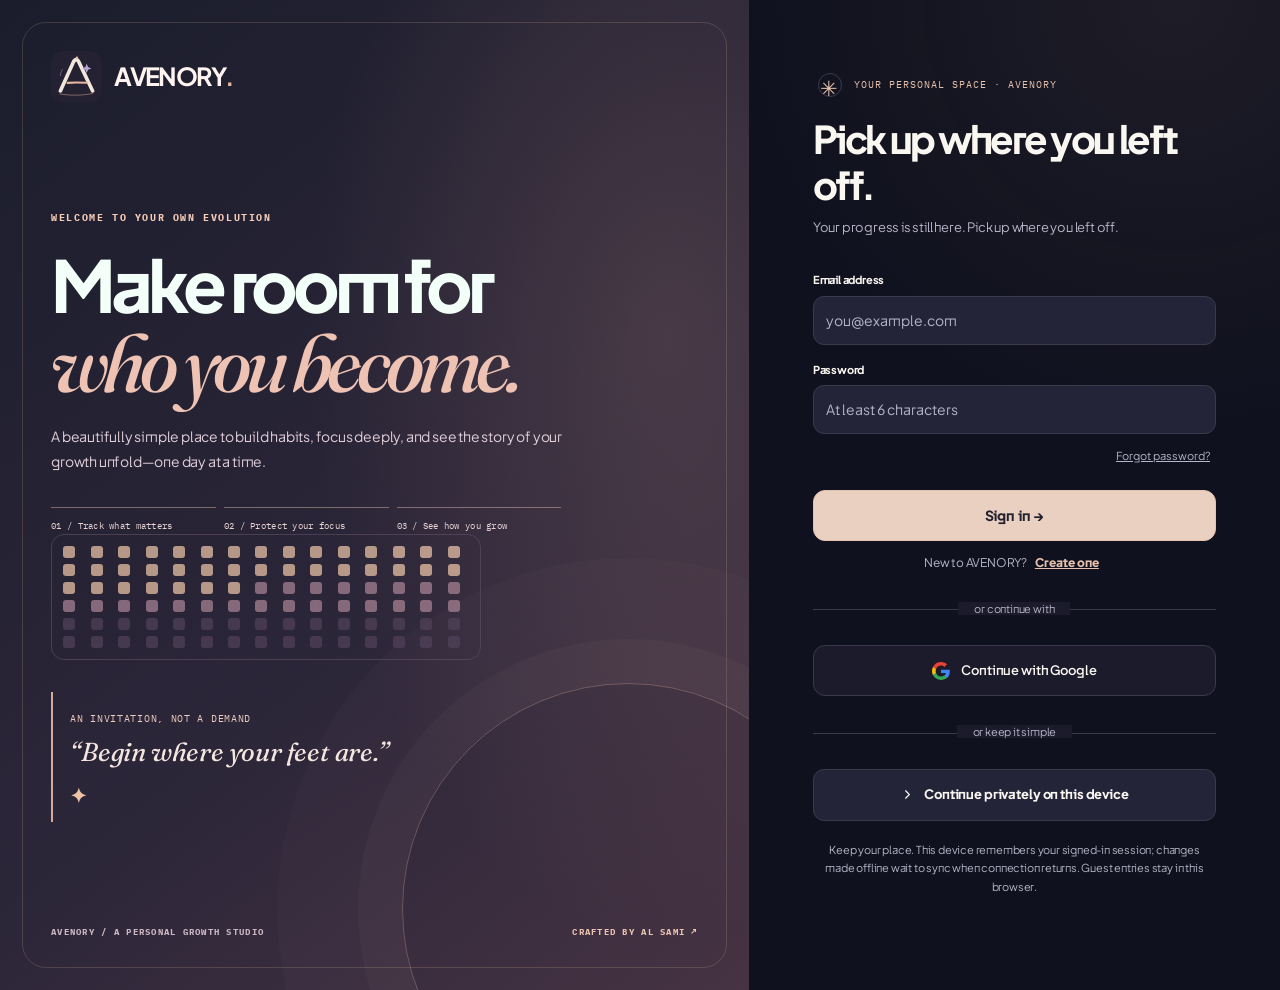
==== commit c7fa6964: "feat: upgrade to AVENORY Edition V7 (Field Notes Edition) - clean replacement of v5" ====
--- a/index.html
+++ b/index.html
@@ -4,15 +4,15 @@
   <meta charset="UTF-8" />
   <meta name="viewport" content="width=device-width, initial-scale=1, viewport-fit=cover" />
   <meta name="theme-color" content="#0d0e19" />
-  <meta name="description" content="AVENORY — your 90-day growth space for habits, focus, and meaningful growth. Private, free and designed for real life." />
+  <meta name="description" content="AVENORY — Small days. Brave changes. A thoughtfully designed place for habits, focus and your 90-day journey." />
   <meta name="apple-mobile-web-app-capable" content="yes" />
   <meta name="apple-mobile-web-app-status-bar-style" content="default" />
   <meta name="apple-mobile-web-app-title" content="AVENORY" />
   <link rel="manifest" href="manifest.webmanifest" />
   <link rel="icon" type="image/svg+xml" href="assets/icon.svg" /><link rel="icon" type="image/png" href="assets/icon-192.png" />
   <link rel="apple-touch-icon" href="assets/icon-192.png" />
-  <link rel="stylesheet" href="styles.css" /><link rel="stylesheet" href="vowmera.css" /><link rel="stylesheet" href="edition-five.css" />
-  <title>AVENORY — Become, one day at a time</title>
+  <link rel="preconnect" href="https://fonts.googleapis.com" /><link rel="preconnect" href="https://fonts.gstatic.com" crossorigin /><link href="https://fonts.googleapis.com/css2?family=Fraunces:ital,wght@0,400;0,500;0,600;1,400;1,500&family=IBM+Plex+Mono:wght@400;500;600&family=Plus+Jakarta+Sans:wght@400;500;600;700;800&display=swap" rel="stylesheet" /><link rel="stylesheet" href="styles.css" /><link rel="stylesheet" href="avenory-core.css" /><link rel="stylesheet" href="avenory-components.css" /><link rel="stylesheet" href="avenory-signature.css" /><link rel="stylesheet" href="avenory-v7.css" />
+  <title>AVENORY — Small days. Brave changes.</title>
 </head>
 <body>
   <svg xmlns="http://www.w3.org/2000/svg" class="sprite" aria-hidden="true">
--- a/avenory-core.css
+++ b/avenory-core.css
@@ -0,0 +1,81 @@
+/* AVENORY core / The art of becoming. Custom editorial interaction system.
+   All layouts, graphics, motion, and component treatments are authored for this project. */
+@import url('https://fonts.googleapis.com/css2?family=DM+Sans:wght@400;500;600;700;800&family=Manrope:wght@400;500;600;700;800&family=DM+Mono:wght@400;500&family=Playfair+Display:ital,wght@1,500;1,600&display=swap');
+:root,:root[data-theme='dark']{
+  --bg:#0a1018; --surface:#131b26; --surface2:#192332; --ink:#f1f2ed; --muted:#9ca8b7;
+  --line:#293440; --accent:#d3f58b; --accent-dark:#bde676; --accent-wash:#2a3b2f;
+  --green:#bce9a2; --green-wash:#20392c; --orange:#edac87;
+  --shadow:0 18px 55px rgba(2,6,12,.12); --sidebar:247px;
+  --editorial:'Playfair Display',Georgia,serif; --mono:'DM Mono',ui-monospace,Menlo,monospace;
+}
+:root[data-theme='light']{--bg:#f2f2eb;--surface:#fffef9;--surface2:#f4f5ed;--ink:#15202b;--muted:#626e79;--line:#dde0d7;--accent:#4d6740;--accent-dark:#35522d;--accent-wash:#e5eddd;--green:#4e8053;--green-wash:#dcebdd;--orange:#a36b48;--shadow:0 15px 50px rgba(16,26,14,.045)}
+html {scroll-behavior:smooth}body{font-family:'DM Sans','Manrope',-apple-system,BlinkMacSystemFont,'Segoe UI',sans-serif;background:var(--bg);color:var(--ink);font-size:14px;line-height:1.5}
+button,input,select,textarea{font:inherit}button{cursor:pointer}button:disabled{cursor:not-allowed}
+a{color:var(--accent)}:focus-visible{outline:3px solid var(--accent)!important;outline-offset:4px!important}
+.v4-skip{position:absolute;top:-90px;left:20px;background:var(--accent);color:#101914;z-index:300;padding:12px 20px;border-radius:10px}
+.v4-skip:focus{top:16px}
+.shell{grid-template-columns:var(--sidebar) minmax(0,1fr)}.main{min-width:0}.content{max-width:1590px;padding:27px clamp(22px,3.3vw,53px) 105px}
+.card,.stat-card,.shop-item,.journey-ribbon{background:var(--surface);border:1px solid var(--line);border-radius:19px;box-shadow:none;transition:border-color .2s ease,transform .2s ease}
+.card:hover{border-color:color-mix(in srgb,var(--accent) 25%,var(--line))}.card{overflow:hidden}
+.btn{border-radius:11px;min-height:44px;font-weight:750;letter-spacing:-.01em}.btn-primary{background:var(--accent);color:#101a16;border-color:var(--accent)}.btn-primary:hover{background:var(--accent-dark);color:#071612;box-shadow:0 7px 24px color-mix(in srgb,var(--accent) 19%,transparent)}
+.btn-neutral{background:var(--surface2);border-color:var(--line);color:var(--ink)}.btn-neutral:hover{background:var(--accent-wash)}.input{background:var(--surface2);border-color:var(--line);color:var(--ink);min-height:44px}.input:focus{border-color:var(--accent)}.input::placeholder{color:var(--muted)}
+.icon-btn{min-width:42px;min-height:42px;display:inline-flex;align-items:center;justify-content:center;border-color:var(--line)}
+.v4-micro-label,.mini-eyebrow,.eyebrow{font-family:var(--mono);font-size:10px;font-weight:500;letter-spacing:.12em;text-transform:uppercase;color:var(--accent)}
+.page-title,.section-title{letter-spacing:-.055em}.page-title{font-size:clamp(30px,3.8vw,50px);font-weight:700}.subhead{color:var(--muted);font-size:13px}.page-head{margin-bottom:30px}
+.page-head .eyebrow{font-size:11px}.section-title{font-weight:700}
+/* Sidebar / structural navigation */
+.v4-sidebar{background:var(--bg);border-right:1px solid var(--line);padding:29px 17px 18px;z-index:5;scrollbar-width:thin;overflow-y:auto}
+.v4-brand{gap:11px;margin-bottom:37px;padding:0 10px}.v4-brand .brand-symbol{width:42px;height:42px;border-radius:15px;background:var(--accent);color:#0d201a;display:grid;place-items:center;font-size:28px;box-shadow:0 0 32px rgba(202,239,150,.12)}
+.v4-brand .brand-name{font-size:23px;font-weight:800;letter-spacing:-.07em;line-height:1}.v4-brand .brand-name span{color:var(--accent)}.brand-tag{font-family:var(--mono);font-size:8px;letter-spacing:.1em;font-weight:500;margin-top:6px}
+.v4-sidebar-ritual{padding:18px 16px 16px;background:linear-gradient(140deg,#172b25,#19232f);border:1px solid #304034;border-radius:15px;margin:0 1px 30px}.v4-sidebar-ritual b{display:block;font-family:'Manrope',sans-serif;font-size:29px;letter-spacing:-.075em;color:#e7f7d7;margin:2px 0 8px}.v4-sidebar-ritual b i{font-size:13px;font-style:normal;font-weight:500;color:#9aad9b;letter-spacing:0}.v4-sidebar-ritual .progress-track{height:5px;background:#384938}.v4-sidebar-ritual .progress-fill{background:#d3f58b}.v4-sidebar-ritual small{display:block;color:#b2c2aa;font-size:10px;margin-top:10px}.v4-sidebar .nav-group-label{padding-left:15px;font-size:9px;letter-spacing:.17em;color:var(--muted);font-family:var(--mono);font-weight:500;margin-bottom:10px}
+.v4-sidebar .nav-list{gap:3px}.v4-sidebar .nav-item{border:1px solid transparent;min-height:44px;padding:11px 13px;font-size:12px;letter-spacing:-.01em;font-weight:700;border-radius:12px}.v4-sidebar .nav-item:hover{background:var(--surface)}.v4-sidebar .nav-item.active{background:var(--accent-wash);border-color:color-mix(in srgb,var(--accent) 20%,transparent);color:var(--accent)}.v4-sidebar .nav-item .icon{width:17px;height:17px;opacity:.85}.v4-sidebar .nav-badge{background:var(--surface2);color:var(--muted);font-size:9px;margin-left:auto;border-radius:7px}
+.v4-sidebar .side-lower{margin-top:auto}.v4-side-help{display:block;text-align:left;background:linear-gradient(135deg,rgba(173,195,172,.08),transparent),var(--surface);border:1px solid var(--line);border-radius:15px;padding:17px 16px;color:var(--ink);width:100%}.v4-side-help b{display:block;font-size:17px;line-height:1.35;letter-spacing:-.04em;margin:10px 0 7px}.v4-side-help small{font-size:10px;color:var(--muted)}.side-footer{font-family:var(--mono);font-size:9px;letter-spacing:.07em;padding:17px 10px 2px;line-height:1.9;color:var(--muted)}
+.v4-topbar{border-bottom:1px solid var(--line);padding-bottom:23px;margin-bottom:28px}.v4-topbar .top-eyebrow{font-family:var(--mono);font-size:10px;letter-spacing:.11em;font-weight:500}.v4-top-slash{padding:0 12px;color:var(--muted)}.v4-status-dot{height:6px;width:6px;background:var(--accent);display:inline-block;border-radius:50%;vertical-align:middle;margin-right:8px;box-shadow:0 0 10px var(--accent)}.v4-topbar .pill-date{border:1px solid var(--line);border-radius:10px;padding:9px 14px;color:var(--ink);font-size:11px;background:var(--surface)}
+.v4-help-quick{border:1px solid var(--line);background:var(--surface);color:var(--ink);padding:10px 14px;border-radius:10px;font-size:11px;font-weight:750;display:flex;align-items:center;gap:8px;min-height:42px}.v4-help-quick:hover{color:var(--accent);border-color:var(--accent)}.v4-help-quick .icon{width:15px;height:15px}.user-dot{width:41px;height:41px;border-radius:12px;background:var(--accent-wash);color:var(--accent);border:1px solid var(--line)}
+/* Landing / command surface */
+.v4-greeting{display:flex;align-items:end;justify-content:space-between;gap:22px;margin-bottom:23px}.v4-greeting h1{font-size:clamp(26px,2.7vw,36px);font-weight:750;letter-spacing:-.065em;line-height:1.19;margin:8px 0 5px}.v4-greeting h1 span{color:var(--accent)}.v4-greeting p{margin:0;font-size:12px;color:var(--muted)}.v4-greeting-tools{display:flex;gap:10px;flex-wrap:wrap}.v4-greeting-tools .btn{font-size:11px;padding:10px 16px}
+.v4-command-hero{position:relative;isolation:isolate;min-height:350px;border-radius:24px;overflow:hidden;background:radial-gradient(circle at 80% 10%,#3a514c 0%,transparent 38%),linear-gradient(123deg,#182532 0%,#122024 55%,#152521 100%);border:1px solid #324238;padding:clamp(26px,3.5vw,48px);display:flex;justify-content:space-between;align-items:center;gap:25px;color:#f5f6e9}
+.v4-hero-grain{position:absolute;inset:0;opacity:.11;pointer-events:none;background-image:repeating-linear-gradient(0deg,transparent 0 29px,rgba(228,249,191,.15) 30px),repeating-linear-gradient(90deg,transparent 0 29px,rgba(228,249,191,.10) 30px);mask-image:linear-gradient(90deg,transparent,#000)}
+.v4-hero-copy{z-index:3;min-width:0;max-width:640px}.v4-hero-eyebrow{font-family:var(--mono);letter-spacing:.17em;color:#d1edb1;font-size:10px;display:inline-block;padding:9px 13px;border:1px solid rgba(220,245,182,.25);border-radius:100px;background:rgba(208,239,177,.06)}
+.v4-command-hero h2{font-size:clamp(32px,4.2vw,65px);font-weight:650;letter-spacing:-.075em;line-height:1.08;margin:22px 0 13px}.v4-command-hero h2 em{font-family:var(--editorial);font-weight:500;letter-spacing:-.035em;color:#d5f58e;white-space:normal}.v4-command-hero p{color:#b7c9c6;font-size:13px;max-width:395px;line-height:1.7}.v4-hero-pill-row{display:flex;flex-wrap:wrap;gap:9px;margin-top:24px}.v4-hero-pill-row span{background:rgba(241,248,216,.09);padding:8px 11px;border-radius:30px;font-family:var(--mono);font-size:10px;color:#dfebd6;border:1px solid rgba(255,255,255,.10)}
+.v4-hero-cta{display:flex;gap:17px;flex-wrap:wrap;align-items:center;margin-top:26px}.v4-hero-cta button{border:0;background:none;color:#dff7bf;display:inline-flex;align-items:center;gap:8px;font-size:12px;font-weight:700;padding:8px 1px}.v4-hero-cta button:hover{text-decoration:underline}.v4-hero-cta button+button{color:#b0c2bd;font-size:11px}
+.v4-orbit-portal{position:relative;flex:0 0 clamp(212px,24vw,322px);aspect-ratio:1;border-radius:50%;display:grid;place-items:center;background:radial-gradient(circle at 50% 50%,rgba(163,209,133,.08) 0 48%,transparent 49%),conic-gradient(from 240deg,#d1f789 var(--p),rgba(217,242,207,.12) var(--p));box-shadow:0 0 0 1px rgba(215,243,164,.1),0 0 100px rgba(158,215,146,.11)}
+.v4-orbit-portal:before{content:'';position:absolute;inset:10px;background:radial-gradient(circle,#304234,#14252b 74%);border-radius:50%;border:1px solid rgba(226,251,187,.13)}
+.v4-orbit-portal:after{content:'';position:absolute;inset:-25px;border:1px dashed rgba(204,237,186,.25);border-radius:50%;animation:v4-orbit 46s linear infinite}.v4-orbit-satellite{position:absolute;width:13px;height:13px;border-radius:50%;background:#d2f58c;box-shadow:0 0 25px #d2f58c;z-index:3}.sat-one{top:-22px;left:50%}.sat-two{right:-21px;bottom:39%;width:5px;height:5px;background:#f4dfba}.v4-orbit-core{position:relative;z-index:2;text-align:center;display:grid;justify-items:center}.v4-orbit-core span,.v4-orbit-core small{font-family:var(--mono);font-size:9px;letter-spacing:.12em;color:#bbd1c2}.v4-orbit-core strong{font-size:clamp(44px,6vw,80px);line-height:1.2;letter-spacing:-.095em;font-weight:600}.v4-orbit-core strong i{font-size:29px;font-style:normal;letter-spacing:-.04em;color:#d4f68e}.v4-hero-index{position:absolute;right:25px;bottom:18px;color:#829b91;font-family:var(--mono);font-size:9px;letter-spacing:.09em}
+@keyframes v4-orbit{to{transform:rotate(360deg)}}
+.v4-quote-inlay{display:flex;align-items:center;gap:16px;padding:23px 27px;border-bottom:1px solid var(--line);margin:9px 0 15px;min-width:0}.v4-quote-inlay .v4-quote-glyph{font-family:var(--editorial);font-size:74px;line-height:.65;color:var(--accent);font-style:italic;opacity:.8;align-self:center}.v4-quote-inlay>div:nth-child(2){flex:1;min-width:0}.v4-quote-inlay p{font-family:var(--editorial);font-size:clamp(15px,1.6vw,20px);font-style:italic;letter-spacing:-.018em;line-height:1.5;margin:7px 0 0;color:var(--ink)}.v4-quote-save{border:1px solid var(--line);color:var(--accent);border-radius:11px;min-width:43px;height:43px;font-size:23px;background:var(--surface);flex-shrink:0}.v4-quote-save.saved{background:var(--accent);color:#142011}
+.v4-numbers{display:grid;grid-template-columns:repeat(4,minmax(0,1fr));gap:12px;margin:19px 0 25px}.v4-numbers>button{min-width:0;text-align:left;padding:19px 22px;background:var(--surface);border:1px solid var(--line);border-radius:16px;color:var(--ink);display:grid;gap:6px}.v4-numbers>button:hover{border-color:var(--accent);transform:translateY(-2px)}.v4-numbers strong{font-size:clamp(27px,2.6vw,38px);font-weight:750;letter-spacing:-.08em;font-variant-numeric:tabular-nums;white-space:nowrap}.v4-numbers strong i{color:var(--accent);font-size:11px;letter-spacing:0;font-style:normal}.v4-numbers small{font-size:10px;color:var(--muted);min-height:14px}
+.v4-dashboard-grid{display:grid;grid-template-columns:minmax(0,1.59fr) minmax(305px,1fr);gap:17px;align-items:start}.v4-dashboard-main,.v4-dashboard-side{min-width:0;display:grid;gap:17px}.v4-dashboard-main .card,.v4-dashboard-side .card{margin:0}
+.v4-northstar{padding:24px;display:grid;grid-template-columns:minmax(0,.85fr) minmax(0,1.15fr);gap:22px;align-items:center;background:radial-gradient(circle at 97% 50%,rgba(193,233,133,.08),transparent 58%),var(--surface)}.v4-northstar h3{font-size:19px;letter-spacing:-.055em;margin:9px 0 5px}.v4-northstar p{margin:0;font-size:11px;color:var(--muted)}.v4-northstar-form{display:flex;gap:8px;align-items:center;min-width:0}.v4-northstar-form .input{flex:1;min-width:0;padding:12px;font-size:11px}.v4-northstar-form .btn{font-size:11px;padding:11px}
+/* Habit surfaces: make them fast to read, easy to hit, and logically grouped. */
+.habits-card{padding:24px 24px 10px}.habits-card .section-title{font-size:20px}.habits-card .completion-tag{background:var(--accent-wash);color:var(--accent);font-family:var(--mono);border-radius:8px}.habit-row{grid-template-columns:43px minmax(0,1fr) auto 42px;gap:13px;padding:15px 0;min-height:81px}.habit-symbol{border-radius:13px;height:43px;width:43px;background:var(--surface2);border:1px solid var(--line)}.habit-symbol .icon{width:19px;height:19px}.habit-name{font-size:13px;font-weight:700;letter-spacing:-.018em}.habit-detail{font-size:10px;color:var(--muted);line-height:1.65}.xp-mini{color:var(--accent);background:var(--accent-wash);font-family:var(--mono);font-weight:500;border-radius:6px;font-size:9px}.tiny-progress span{background:linear-gradient(90deg,#8abf80,#d4f58a)}.habit-row .tick{width:40px;height:40px;border-radius:12px;border-color:var(--line);color:transparent}.habit-row .tick.done{background:var(--accent);color:#192719;border-color:var(--accent)}.habit-row .tick:hover{border-color:var(--accent)}.habit-actions .step-btn{min-width:36px;min-height:36px;background:var(--surface2);border-color:var(--line);color:var(--ink)}.step-value{font-size:11px;white-space:nowrap}.num-field{background:var(--surface2);color:var(--ink);border-color:var(--line)}.daily-progress .progress-fill,.progress-track .progress-fill{background:linear-gradient(90deg,#91ad83,var(--accent))}.day-nav button{min-width:35px;min-height:35px}.day-nav span{font-size:11px}.micro-status{border-color:var(--line);background:var(--surface2);color:var(--accent)}
+.v4-atlas{background:var(--surface);border:1px solid var(--line);border-radius:20px;padding:24px;overflow:hidden}.v4-atlas-heading{display:flex;justify-content:space-between;gap:20px;align-items:start;margin-bottom:19px}.v4-atlas-heading h3{font-size:20px;letter-spacing:-.045em;font-weight:750;margin:8px 0 0}.v4-atlas-count{color:var(--accent);font-weight:750;font-size:25px;white-space:nowrap;letter-spacing:-.06em}.v4-atlas-count small{font-size:8px;letter-spacing:.08em;color:var(--muted);font-family:var(--mono)}.v4-atlas-grid{display:grid;grid-template-columns:repeat(30,minmax(0,1fr));gap:5px;max-width:100%}.v4-star{appearance:none;padding:0;border:1px solid transparent;aspect-ratio:1;min-width:0;min-height:0;border-radius:4px;background:#34414d;transition:transform .2s,background .2s}.v4-star:hover:not(:disabled){transform:scale(1.32);z-index:2;position:relative;box-shadow:0 0 0 2px var(--accent)}.v4-star.future{background:var(--surface2);border-color:var(--line);opacity:.7}.v4-star.empty{background:#3e484d}.v4-star.partial{background:#678b73}.v4-star.strong{background:#a4ca84}.v4-star.perfect{background:#d4f58a;box-shadow:0 0 7px rgba(212,245,138,.14)}.v4-star.today{outline:2px solid #caff91;outline-offset:2px}.v4-atlas-chapters{display:grid;grid-template-columns:repeat(3,1fr);gap:6px;margin-top:12px}.v4-atlas-chapters span{font-family:var(--mono);font-size:8px;letter-spacing:.07em;color:var(--muted);border-top:1px solid var(--line);padding-top:10px;display:block}.v4-atlas-chapters i{font-style:normal;color:var(--accent);margin-right:7px}.v4-atlas-legend{display:flex;gap:17px;flex-wrap:wrap;margin-top:16px}.v4-atlas-legend span{display:inline-flex;align-items:center;gap:6px;font-size:9px;color:var(--muted)}.v4-key{width:9px;height:9px;background:#3e484d;border-radius:2px;display:inline-block}.v4-key.partial{background:#678b73}.v4-key.strong{background:#a4ca84}.v4-key.perfect{background:#d4f58a}
+.v4-signal{border:1px solid #384838;background:linear-gradient(137deg,#1a302a,#1c2730);border-radius:20px;padding:25px;color:#eef3e9}.v4-signal-top{display:flex;align-items:center;justify-content:space-between}.v4-signal-top>span:last-child{font-size:30px;color:#d6f68e}.v4-signal h3{font-size:clamp(19px,2vw,25px);line-height:1.25;letter-spacing:-.05em;margin:20px 0 11px;font-weight:700}.v4-signal p{font-size:12px;color:#baccc1;line-height:1.75;margin:0 0 24px}.v4-signal-line{display:flex;gap:10px;justify-content:space-between;flex-wrap:wrap;border-top:1px solid #3b5147;padding-top:14px;font-size:10px;color:#d5f3bd}.v4-signal-line span:last-child{text-align:right}.xp-daily-card,.weekday-card,.reflection-card,.coach-card,.weekly-snapshot{padding:24px}.xp-spark{color:var(--accent);background:var(--accent-wash)}.daily-xp-number span{color:var(--accent)}.ring-wrap .ring-arc{stroke:var(--accent)}.reward-wallet{background:var(--surface)}.v4-side-quote{border-radius:19px;min-height:185px;background:linear-gradient(125deg,#dedbc9,#b2bf9b);color:#15231d;padding:27px}.v4-side-quote span{font-family:var(--mono);font-size:9px;letter-spacing:.13em;color:#455940}.v4-side-quote p{font-family:var(--editorial);font-size:23px;line-height:1.34;font-style:italic;margin:18px 0 20px}.v4-side-quote button{color:#314a2d;background:none;border:0;padding:0;font-size:11px;font-weight:750}.v4-footer-note{display:flex;justify-content:space-between;gap:12px;padding-top:25px;margin-top:26px;border-top:1px solid var(--line);font-family:var(--mono);font-size:9px;letter-spacing:.08em;color:var(--muted)}
+/* Chart laboratory */
+.v4-insights-overview{margin:24px 0}.v4-performance-list{display:grid;grid-template-columns:repeat(3,minmax(0,1fr));gap:13px}.v4-performance-list>div{padding:23px;background:var(--surface);border:1px solid var(--line);border-radius:17px}.v4-performance-list strong{display:block;font-size:37px;letter-spacing:-.075em;font-weight:730;margin:8px 0 2px}.v4-performance-list strong i{font-size:16px;font-style:normal;color:var(--accent)}.v4-performance-list small{font-size:10px;color:var(--muted)}.v4-thin-progress{height:4px;border-radius:8px;background:var(--line);overflow:hidden;margin-top:19px}.v4-thin-progress i{display:block;background:var(--accent);height:100%;border-radius:8px}.v4-chart-note{font-size:10px;color:var(--muted);line-height:1.6;margin:12px 0 0}.v4-data-deep-dive{display:grid;grid-template-columns:minmax(0,1.55fr) minmax(230px,1fr);gap:16px;align-items:start;margin:21px 0}.v4-rhythm{padding:24px}.v4-card-heading{display:flex;justify-content:space-between;gap:8px;align-items:start}.v4-card-heading h3{margin:8px 0 0;font-size:20px;letter-spacing:-.04em}.v4-card-heading>span{font-size:9px;font-family:var(--mono);color:var(--muted)}.v4-week-bars{display:grid;grid-template-columns:repeat(7,1fr);gap:9px;align-items:end;height:175px;margin-top:20px}.v4-week-col{display:grid;grid-template-rows:1fr auto;gap:10px;text-align:center;min-width:0}.v4-week-col>div{height:130px;border-radius:5px;background:var(--surface2);display:flex;align-items:end;overflow:hidden}.v4-week-col>div>span{display:block;background:linear-gradient(180deg,var(--accent),#688d69);width:100%;min-height:0;border-radius:5px;transition:height .3s}.v4-week-col small{font-family:var(--mono);color:var(--muted);font-size:10px}
+/* Focus Studio — instrument panel, not a toy stopwatch */
+.studio-layout{gap:18px}.studio-primary{background:radial-gradient(circle at 80% 0%,rgba(197,240,146,.14),transparent 38%),linear-gradient(135deg,#182c32,#131f2b 70%);border:1px solid #33443f;border-radius:24px;padding:30px;box-shadow:0 20px 70px rgba(0,0,0,.12)}.studio-topline{font-family:var(--mono);font-size:10px;letter-spacing:.12em}.studio-mode{border:1px solid rgba(232,243,225,.12);background:rgba(255,255,255,.06);border-radius:11px}.studio-mode button{font-size:11px;min-height:43px;color:#c1cbc9}.studio-mode button.active{background:#d3f58b;color:#13221b}.studio-orbit{box-shadow:inset 0 0 40px rgba(163,232,184,.04),0 0 80px rgba(119,160,127,.06)}.studio-orbit-inner{background:linear-gradient(145deg,#192b31,#15232b)}.studio-time{font-family:'Manrope',sans-serif;font-size:clamp(50px,7vw,93px);letter-spacing:-.095em}.studio-orbit-inner>span{font-family:var(--mono);font-size:10px;letter-spacing:.2em;color:#c3e29b}.studio-orbit-inner p{color:#b4c7bf}.studio-presets button{min-height:40px}.studio-presets button.active{color:#172417;background:#d3f58b}.studio-start{font-size:13px}.studio-primary .btn-primary{background:#d3f58b;color:#142218}.studio-primary .btn-primary:hover{background:#bce777}.studio-primary .btn-neutral{background:#2a3940;color:#e8f1e8;border-color:#43524b}.studio-controls{gap:9px}.studio-task-label{color:#d4e2d6}.studio-center{min-height:315px}.focus-stats,.focus-recap{border-color:var(--line)}
+/* Sanctuary / private grounding tools */
+.v4-sanctuary-hero{background:radial-gradient(circle at 84% 30%,rgba(191,229,151,.17),transparent 37%),linear-gradient(118deg,#1c3832,#12212b);color:#edf7e5;border:1px solid #3b5b47;border-radius:23px;padding:clamp(30px,4vw,52px);position:relative;overflow:hidden;min-height:310px}.v4-sanctuary-hero>div:first-child,.v4-sanctuary-hero>h2,.v4-sanctuary-hero>p,.v4-sanctuary-hero>button{position:relative;z-index:2}.v4-sanctuary-hero h2{font-size:clamp(32px,4.2vw,56px);font-weight:650;letter-spacing:-.075em;line-height:1.16;margin:17px 0}.v4-sanctuary-hero h2 em{font-family:var(--editorial);color:#d5f58e;font-weight:500}.v4-sanctuary-hero p{font-size:13px;color:#b6d1bf;max-width:420px;line-height:1.7;margin-bottom:22px}.v4-soft-orbit{position:absolute;right:7%;top:13%;height:245px;width:245px;border-radius:50%;border:1px solid rgba(219,244,171,.3);display:grid;place-items:center;box-shadow:0 0 0 30px rgba(219,244,171,.045),0 0 0 60px rgba(219,244,171,.03);color:#d3f58b;font-size:85px;pointer-events:none}.v4-coping-grid{display:grid;grid-template-columns:repeat(4,1fr);gap:13px;margin:25px 0}.v4-coping-card{border:1px solid var(--line);border-radius:17px;background:var(--surface);padding:23px}.v4-coping-card>span{color:var(--accent);font-family:var(--mono);font-size:10px}.v4-coping-card h3{font-size:15px;line-height:1.25;letter-spacing:-.02em;margin:25px 0 10px}.v4-coping-card p{font-size:11px;color:var(--muted);line-height:1.75}.v4-favorites{padding:27px}.v4-favorites blockquote{padding:12px 0;border-bottom:1px solid var(--line);margin:0}.v4-favorites blockquote p{font-family:var(--editorial);font-size:19px;font-style:italic}.v4-favorites blockquote button{color:var(--accent);background:none;border:0;font-size:10px}.v4-reminder-boundary{font-size:10px;line-height:1.7;color:var(--muted);padding:20px 3px}
+.v4-breath-modal{position:relative;text-align:center;padding:11px 0}.v4-breath-modal h2{font-size:clamp(25px,3vw,37px);letter-spacing:-.05em;line-height:1.2;margin:18px 0 8px}.v4-breath-modal>p{color:var(--muted);font-size:12px}.v4-breath-close{position:absolute;top:0;right:0}.v4-breath-disc{height:min(57vw,240px);width:min(57vw,240px);margin:30px auto;display:flex;justify-content:center;align-items:center;flex-direction:column;border-radius:50%;background:radial-gradient(circle,#3c6b59,#1e3d35);border:2px solid #d2f58b;color:#efffee;box-shadow:0 0 0 23px rgba(164,215,140,.09),0 0 60px rgba(176,216,157,.14);transition:transform 4s ease-in-out}.v4-breath-disc[data-phase='inhale']{transform:scale(1.08)}.v4-breath-disc[data-phase='hold']{transform:scale(1.08)}.v4-breath-disc[data-phase='exhale']{transform:scale(.86);transition-duration:6s}.v4-breath-disc strong{font-size:25px;letter-spacing:-.04em}.v4-breath-disc small{font-family:var(--mono);color:#d5f58e;margin-top:12px}
+/* Feature command palette works for every section, particularly mobile. */
+.v4-command-backdrop{position:fixed;inset:0;background:rgba(1,7,9,.7);backdrop-filter:blur(8px);z-index:140;display:grid;place-items:start center;padding:clamp(20px,9vh,88px) 16px;overflow-y:auto}.v4-command-modal{background:var(--surface);border:1px solid var(--line);border-radius:23px;width:min(560px,100%);box-shadow:0 40px 120px rgba(0,0,0,.4);padding:25px}.v4-command-head{display:flex;align-items:start;justify-content:space-between;gap:10px;margin-bottom:20px}.v4-command-head h2{font-size:29px;letter-spacing:-.065em;margin:5px 0}.v4-command-items{display:grid;grid-template-columns:repeat(2,minmax(0,1fr));gap:8px}.v4-command-items button{min-height:66px;border:1px solid var(--line);background:var(--surface2);border-radius:12px;color:var(--ink);padding:13px;display:flex;align-items:center;gap:10px;text-align:left;font-size:12px;font-weight:700}.v4-command-items button:hover{color:var(--accent);border-color:var(--accent)}.v4-command-items button .icon{width:17px;height:17px;flex-shrink:0}.v4-command-items button span{flex:1}.v4-command-items button .icon:last-child{width:13px}.v4-command-modal>p{font-size:10px;color:var(--muted);margin:20px 0 0}.v4-command-modal kbd{border:1px solid var(--line);padding:2px 5px;border-radius:4px}
+/* Motivational onboarding */
+.auth-shell{background:var(--bg);min-height:100dvh;grid-template-columns:minmax(0,1.2fr) minmax(410px,.8fr)}.v4-auth-aside{background:radial-gradient(circle at 78% 44%,rgba(199,243,164,.20),transparent 29%),radial-gradient(circle at 82% 20%,rgba(45,99,97,.56),transparent 48%),linear-gradient(135deg,#111b26,#192f31 64%,#122521);padding:clamp(28px,4vw,65px);position:relative;isolation:isolate;overflow:hidden}.v4-auth-aside:after{content:'';height:360px;width:360px;border:1px dashed rgba(225,248,187,.35);border-radius:50%;position:absolute;bottom:-125px;right:-70px;box-shadow:0 0 0 50px rgba(193,229,178,.04),0 0 0 115px rgba(193,229,178,.02);z-index:-1}.v4-auth-aside .auth-mark span{background:var(--accent);color:#102017;border-radius:14px;font-size:29px;height:45px;width:45px;display:inline-grid;place-items:center}.v4-auth-aside .auth-mark b{font-size:24px;letter-spacing:-.08em}.v4-auth-aside .auth-overline{font-family:var(--mono);letter-spacing:.16em;color:#cae1b0;font-size:10px}.v4-auth-aside .auth-aside-content h1{font-size:clamp(40px,5vw,82px);line-height:1.09;letter-spacing:-.077em;font-weight:700}.v4-auth-aside .auth-aside-content h1 em{font-family:var(--editorial);font-weight:500;color:#d5f58e;letter-spacing:-.05em}.v4-auth-aside .auth-aside-content>p{font-size:14px;line-height:1.8;max-width:450px;color:#b9cfc5}.v4-auth-aside .auth-mosaic{grid-template-columns:repeat(15,1fr);gap:6px;max-width:430px;opacity:.7}.v4-auth-aside .auth-mosaic span{background:#3b594e;border-radius:3px}.v4-auth-aside .auth-mosaic .lit{background:#b7dd8e}.v4-auth-aside .auth-mosaic .half{background:#779f80}.v4-auth-aside .auth-quote{font-family:var(--editorial);font-style:italic;font-size:17px;color:#d8eeb6}.v4-auth-aside .auth-quote span{font-family:var(--mono);font-size:9px;font-style:normal;letter-spacing:.1em}.v4-auth-aside .auth-footer{font-family:var(--mono);font-size:9px;letter-spacing:.14em;color:#9fb5ac}.auth-form-area{background:var(--bg);padding:55px clamp(30px,5vw,80px)}.auth-form-wrap{max-width:440px}.auth-label{color:var(--accent);font-family:var(--mono);font-size:10px;letter-spacing:.12em}.auth-heading h2{font-size:clamp(33px,3vw,47px);letter-spacing:-.08em;font-weight:750}.auth-heading p{color:var(--muted);font-size:13px;line-height:1.7}.auth-offline-info{background:var(--surface);border-color:var(--line);border-radius:17px;padding:24px}.auth-offline-info strong{font-size:14px}.auth-offline-info p{color:var(--muted);line-height:1.7}.auth-guest{min-height:52px}.auth-smallprint{line-height:1.7}
+/* Keep guest-mode and data controls readable everywhere */
+.settings-card,.account-guide,.account-card,.redemption-card{padding:24px}.mood{border:1px solid var(--line);background:var(--surface2);color:var(--ink);min-height:55px}.mood.active{background:var(--accent-wash);border-color:var(--accent)}.progress-fill{background:var(--accent)}.heat-cell[data-level='4'],.heat-cell:hover{box-shadow:0 0 0 1px var(--accent)}
+@media(max-width:1320px){.v4-command-hero h2{font-size:clamp(32px,4.1vw,51px)}.v4-dashboard-grid{grid-template-columns:minmax(0,1.4fr) minmax(285px,1fr)}.v4-northstar{grid-template-columns:1fr;gap:15px}.v4-orbit-portal{flex-basis:245px}}
+@media(max-width:1120px){:root{--sidebar:215px}.v4-sidebar{padding:20px 12px}.v4-sidebar .nav-item{padding:10px}.content{padding:24px 23px 95px}.v4-orbit-portal{flex-basis:218px}.v4-command-hero{padding:30px;min-height:290px}.v4-command-hero h2{font-size:37px}.v4-dashboard-grid{grid-template-columns:1fr 1fr}.v4-numbers>button{padding:16px}.v4-numbers strong{font-size:27px}}
+@media(max-width:990px){.v4-command-hero{gap:18px}.v4-orbit-portal{flex-basis:196px}.v4-orbit-portal:after{inset:-14px}.v4-command-hero h2{font-size:36px}.v4-dashboard-grid{grid-template-columns:1fr}.v4-dashboard-main,.v4-dashboard-side{gap:14px}.v4-northstar{grid-template-columns:minmax(0,.7fr) minmax(0,1fr)}.v4-data-deep-dive{grid-template-columns:1fr}.v4-performance-list{grid-template-columns:repeat(3,1fr)}.v4-soft-orbit{right:-70px}}
+@media(max-width:790px){.content{padding:15px 17px 105px}.v4-topbar{display:none}.v4-mobile-top{display:flex;align-items:center;justify-content:space-between;padding:15px 18px 8px;border-bottom:1px solid var(--line)}.v4-mobile-top .brand{margin:0}.v4-mobile-top .brand-symbol{height:34px;width:34px;font-size:24px}.v4-mobile-top .brand-name{font-size:20px}.mobile-nav{display:flex;bottom:0;position:fixed;z-index:95;background:color-mix(in srgb,var(--bg) 94%,transparent);backdrop-filter:blur(12px);border-top:1px solid var(--line);padding-bottom:max(7px,env(safe-area-inset-bottom));min-height:68px}.mobile-nav button{min-height:57px;font-size:10px;color:var(--muted);flex:1;min-width:0}.mobile-nav button.active{color:var(--accent)}.mobile-nav .icon{width:21px;height:21px}.v4-greeting{align-items:start;margin-top:6px}.v4-greeting h1{font-size:29px}.v4-greeting-tools{justify-content:flex-end}.v4-command-hero{padding:26px;min-height:310px}.v4-command-hero h2{font-size:clamp(35px,5vw,47px)}.v4-orbit-portal{flex-basis:210px}.v4-numbers{grid-template-columns:repeat(2,minmax(0,1fr))}.v4-performance-list{grid-template-columns:repeat(3,minmax(0,1fr))}.v4-coping-grid{grid-template-columns:repeat(2,1fr)}.auth-shell{grid-template-columns:1fr}.v4-auth-aside{padding:35px 26px;min-height:390px}.v4-auth-aside .auth-aside-content h1{font-size:48px}.v4-auth-aside .auth-mosaic{display:none}.auth-form-area{padding:45px 25px 60px}.v4-auth-aside .auth-footer{display:none}}
+@media(max-width:610px){.v4-greeting{flex-direction:column;align-items:stretch;gap:14px}.v4-greeting-tools{justify-content:flex-start}.v4-command-hero{display:flex;flex-direction:column;align-items:start;padding:26px 25px 34px;min-height:0;gap:0}.v4-command-hero h2{font-size:clamp(34px,8vw,48px);line-height:1.11;margin:17px 0 12px}.v4-command-hero p{max-width:340px}.v4-orbit-portal{align-self:center;flex:initial;width:190px;max-width:70%;margin:40px 0 10px}.v4-orbit-core strong{font-size:48px}.v4-hero-pill-row{gap:6px;margin-top:18px}.v4-hero-pill-row span{font-size:9px;padding:8px}.v4-hero-cta{margin-top:17px}.v4-hero-index{bottom:12px}.v4-quote-inlay{padding:20px 2px;margin:7px 0 15px;gap:10px}.v4-quote-inlay .v4-quote-glyph{font-size:51px}.v4-quote-inlay p{font-size:17px}.v4-numbers{gap:8px;margin:17px 0}.v4-numbers>button{padding:16px 14px}.v4-numbers strong{font-size:28px}.v4-numbers .v4-micro-label{font-size:8px}.v4-northstar{grid-template-columns:1fr;padding:20px}.v4-northstar-form{flex-wrap:wrap}.v4-northstar-form .btn{flex-shrink:0}.v4-northstar-form .btn span{display:none}.habits-card,.xp-daily-card,.weekday-card,.reflection-card,.coach-card,.weekly-snapshot{padding:19px 17px}.habit-row{grid-template-columns:36px minmax(0,1fr) auto;gap:9px;padding:14px 0}.habit-symbol{height:36px;width:36px}.habit-row .tick{grid-column:3;grid-row:1 / span 2;width:38px;height:38px}.habit-row .habit-actions{grid-column:2;grid-row:2;justify-self:start}.habit-row .habit-actions .step-btn{min-width:34px;min-height:34px}.habit-detail{font-size:10px}.xp-mini{font-size:8px}.v4-atlas{padding:19px 16px}.v4-atlas-grid{gap:3px}.v4-star{border-radius:2px}.v4-atlas-heading h3{font-size:17px}.v4-atlas-count{font-size:19px}.v4-atlas-legend{gap:9px}.v4-atlas-legend span{font-size:8px}.v4-performance-list{grid-template-columns:1fr;gap:8px}.v4-performance-list>div{padding:18px}.v4-performance-list strong{font-size:30px}.v4-coping-grid{grid-template-columns:1fr 1fr;gap:9px}.v4-coping-card{padding:16px}.v4-coping-card h3{margin:16px 0 7px;font-size:12px}.v4-coping-card p{font-size:10px}.v4-sanctuary-hero{padding:29px 22px}.v4-sanctuary-hero h2{font-size:35px}.v4-soft-orbit{opacity:.4;right:-140px}.v4-command-modal{padding:20px}.v4-command-items button{padding:11px;min-height:55px}.v4-auth-aside{min-height:375px;padding:24px}.v4-auth-aside .auth-aside-content h1{font-size:clamp(35px,9vw,51px)}.v4-auth-aside .auth-aside-content>p{font-size:12px}.v4-footer-note{font-size:8px}.v4-footer-note span{display:none}}
+@media(max-width:380px){.content{padding:12px 11px 103px}.v4-command-hero{padding:23px 19px 32px}.v4-command-hero h2{font-size:34px}.v4-greeting h1{font-size:25px}.v4-micro-label{letter-spacing:.07em}.v4-hero-eyebrow{font-size:8px}.v4-numbers strong{font-size:25px}.habit-row{gap:7px}.habit-name{font-size:12px}.v4-quote-save{min-width:38px;height:38px}.v4-coping-grid{grid-template-columns:1fr}.v4-command-items{grid-template-columns:1fr}}
+@media(prefers-reduced-motion:reduce){.v4-orbit-portal:after{animation:none}.v4-breath-disc,.v4-week-col span{transition:none!important}}
+
+/* Deep work extras: give every spontaneous distraction a safe place to land. */
+.v4-parking{margin-top:22px;padding:26px}.v4-parking h3{font-size:21px;letter-spacing:-.05em;margin:7px 0}.v4-parking>p{font-size:12px;color:var(--muted);line-height:1.7;max-width:680px}.v4-parking>form{display:flex;align-items:center;gap:8px;margin:20px 0}.v4-parking>form input{flex:1;min-width:0}.v4-park-list{display:grid;gap:6px}.v4-park-list>div{display:flex;align-items:center;justify-content:space-between;gap:15px;background:var(--surface2);padding:9px 11px;border-radius:9px;color:var(--ink);font-size:12px;min-width:0}.v4-park-list>div span{overflow-wrap:anywhere}.v4-park-list>div button{flex-shrink:0;min-width:34px;min-height:34px;display:grid;place-items:center;background:var(--surface);color:var(--accent);border:1px solid var(--line);border-radius:8px}.v4-park-empty{color:var(--muted)!important;font-size:11px!important;padding:15px!important}.v4-focus-goal{border-top:1px solid var(--line);margin-top:24px;padding-top:23px}.v4-focus-goal>div:first-child{display:flex;justify-content:space-between;align-items:end;flex-wrap:wrap;gap:7px}.v4-focus-goal strong{font-size:27px;letter-spacing:-.055em}.v4-focus-goal strong i{font-size:12px;color:var(--muted);font-style:normal}.v4-focus-goal>form{display:flex;gap:8px;align-items:center;margin-top:17px;flex-wrap:wrap}.v4-focus-goal>form label{font-size:11px;color:var(--muted);flex:1}.v4-focus-goal>form input{max-width:90px;min-height:38px}.v4-focus-goal>form button{min-height:38px;border:1px solid var(--line);background:var(--surface2);color:var(--ink);border-radius:8px;padding:8px 14px}.v4-focus-goal .v4-thin-progress{height:5px}
+.v4-auth-aside .auth-mark b span{background:none!important;box-shadow:none!important;color:#d7ff8f!important;display:inline!important;width:auto!important;height:auto!important;border-radius:0!important;font-size:inherit!important;font-weight:inherit!important;padding:0!important}
+.v4-auth-hero-cta{display:inline-flex;gap:24px;align-items:center;justify-content:space-between;border:1px solid rgba(214,244,173,.5);background:rgba(205,245,157,.12);padding:12px 17px;border-radius:11px;color:#e4ffbb;font-weight:700;margin:19px 0 5px;min-height:46px}
+.v4-auth-hero-cta:hover{background:#d3f58b;color:#1b3228}
+@media(max-width:790px){.v4-auth-aside{min-height:310px;padding:24px 26px}.v4-auth-aside .auth-aside-content h1{font-size:clamp(35px,7vw,47px);margin:12px 0 8px}.v4-auth-aside .auth-aside-content>p{margin:6px 0}.v4-auth-aside .auth-quote{display:none}.auth-form-area{padding-top:32px}}
+@media(max-width:610px){.v4-parking{padding:19px}.v4-parking>form{flex-wrap:wrap}.v4-parking>form button{width:100%}.v4-auth-aside{min-height:300px;padding:24px}.v4-auth-aside .auth-aside-content h1{font-size:38px}.v4-auth-aside .auth-aside-content>p{font-size:11px}.v4-auth-hero-cta{margin-top:14px}}
--- a/avenory-components.css
+++ b/avenory-components.css
@@ -0,0 +1,76 @@
+/* AVENORY / Signature Edition. A restrained, kinetic product language. No external UI dependencies. */
+:root,:root[data-theme=dark]{
+ --bg:#0d0e19;--surface:#171827;--surface2:#202236;--ink:#f8f6f1;--muted:#b6b5c5;
+ --line:#343448;--accent:#d4c4ff;--accent-dark:#edddff;--accent-wash:#303047;
+ --green:#b6e5d2;--green-wash:#1e383b;--orange:#ffbe9a;
+ --shadow:0 18px 60px rgba(0,0,0,.16);
+}
+:root[data-theme=light]{--bg:#f4f1ef;--surface:#fffdfb;--surface2:#f0edef;--ink:#222238;--muted:#606074;--line:#dbd6dd;--accent:#56428e;--accent-dark:#422d7a;--accent-wash:#ebe5f9;--green:#365b51;--green-wash:#e6efe9;--orange:#9d553c;}
+body{font-size:14px;letter-spacing:-.012em}
+:root[data-theme=dark] body{background:radial-gradient(ellipse 600px 430px at 100% -100px,rgba(129,103,202,.11),transparent 75%),var(--bg)}
+.v4-sidebar{background:rgba(12,13,25,.97)}
+:root[data-theme=light] .v4-sidebar{background:#f0ecec}
+.v4-brand .brand-symbol{background:linear-gradient(145deg,#e6d9ff,#b5b4ff);color:#1f1935;border-radius:13px;box-shadow:0 0 29px rgba(177,153,255,.18)}
+.v4-sidebar .nav-item.active{box-shadow:inset 3px 0 0 var(--accent)}
+.v4-sidebar-ritual{background:linear-gradient(135deg,#23203f,#20273c);border-color:#444064}
+.v4-sidebar-ritual .progress-fill{background:#d4c4ff}
+.v4-micro-label,.mini-eyebrow,.eyebrow{color:var(--accent)}
+.v4-status-dot{box-shadow:0 0 11px rgba(221,190,255,.55)}
+.v4-greeting h1{font-size:clamp(31px,3.2vw,44px)}
+.v4-command-hero{background:radial-gradient(circle at 86% 22%,rgba(199,178,255,.22),transparent 40%),radial-gradient(circle at 70% 100%,rgba(250,165,132,.08),transparent 38%),linear-gradient(127deg,#1e1b38 0%,#14192b 62%,#202333);border-color:#4b415f;min-height:375px;box-shadow:0 24px 90px rgba(5,3,30,.12)}
+.v4-hero-eyebrow{color:#e0cfff;border-color:rgba(223,207,255,.30);background:rgba(208,185,255,.075)}
+.v4-command-hero h2 em{color:#ebcbbf}
+.v4-command-hero p{color:#d1cce1}
+.v4-hero-pill-row span{background:rgba(223,200,255,.08);color:#e4dbfa;border-color:#65596d}
+.v4-hero-cta button{color:#decafd}.v4-hero-cta button+button{color:#c9c2d8}
+.v4-orbit-portal{background:radial-gradient(circle at 50% 50%,rgba(186,162,255,.09) 0 48%,transparent 49%),conic-gradient(from 240deg,#d4c4ff var(--p),rgba(220,211,242,.12) var(--p));box-shadow:0 0 0 1px rgba(222,195,255,.12),0 0 110px rgba(178,143,235,.18)}
+.v4-orbit-portal:before{background:radial-gradient(circle,#333044,#171c30 76%);border-color:#71618b}
+.v4-orbit-portal:after{border-color:rgba(214,195,245,.33)}
+.v4-orbit-satellite{background:#e7c6ff;box-shadow:0 0 18px #ddc2ff}
+.v4-command-hero .v4-orbit-core strong i{color:#e8c1f2}
+.v4-numbers button:hover,.v5-next-button:hover{background:rgba(182,149,255,.075)}
+.card{border-radius:20px}.v4-dashboard-grid{gap:24px}
+.v5-caption{display:block;font-family:var(--mono);font-size:10px;letter-spacing:.13em;font-weight:500;color:var(--accent)}
+/* Small personal action list: navigation and check-in actions prioritized */
+.v5-next{padding:21px 24px;background:radial-gradient(circle at 100% 0,rgba(190,161,255,.09),transparent 38%),var(--surface)}
+.v5-next-top,.v5-preset-head{display:flex;justify-content:space-between;align-items:center;gap:12px}
+.v5-next-top h3{font-size:24px;letter-spacing:-.055em;margin:7px 0 15px;font-weight:700}
+.v5-next-count{border-radius:50px;background:var(--surface2);border:1px solid var(--line);color:var(--muted);padding:7px 10px;font-size:11px;white-space:nowrap}
+.v5-next-actions{display:grid;gap:6px}.v5-next-button{border:1px solid transparent;border-radius:12px;display:grid;grid-template-columns:38px 1fr 24px;align-items:center;gap:12px;padding:11px 12px;text-align:left;background:var(--surface2);color:var(--ink);width:100%;min-height:64px;transition:background .16s,transform .16s,border-color .16s}
+.v5-next-button:hover{border-color:var(--accent);transform:translateY(-1px)}.v5-next-button span:nth-child(2){min-width:0}.v5-next-button b{font-size:13px;font-weight:700;display:block}.v5-next-button small{color:var(--muted);font-size:11px;display:block;margin-top:2px}.v5-num{font-family:var(--mono);color:var(--accent);font-size:13px}.v5-arrow{font-size:20px;color:var(--accent)}
+.v5-all-habits{border:0;background:none;color:var(--accent);text-align:left;font-size:12px;font-weight:700;margin-top:12px;padding:7px 0}.v5-completed-note{padding:20px 8px;color:var(--muted)}
+/* Personal quote field, refreshed on demand: zero animation battery cost */
+.v5-quote-switch{position:relative;margin:20px 0 23px;overflow:hidden;border:1px solid #55465e;background:radial-gradient(circle at 95% 10%,rgba(247,188,171,.16),transparent 35%),linear-gradient(110deg,#24223b,#29253d);border-radius:19px;padding:22px clamp(21px,3vw,36px);color:#f7f3f2}
+.v5-quote-switch>span{font-family:var(--mono);font-size:10px;letter-spacing:.16em;color:#e6c9f6}.v5-quote-switch>div{display:flex;justify-content:space-between;align-items:center;gap:16px;margin:8px 0 7px}.v5-quote-switch blockquote{font-family:var(--editorial);font-size:clamp(19px,2.25vw,29px);font-style:italic;line-height:1.35;letter-spacing:-.025em;margin:0;max-width:940px}.v5-quote-switch button{font-size:26px;background:rgba(255,255,255,.08);border:1px solid rgba(255,255,255,.25);color:#fff;border-radius:50%;height:45px;width:45px;flex-shrink:0}.v5-quote-switch small{font-size:11px;color:#c3bbd4}
+/* Gentle 30-day feedback: pure CSS, instant, no canvas/WebGL libraries */
+.v5-pulse-map{padding:25px;position:relative;overflow:hidden}.v5-map{padding:16px 0 7px}.v5-map-grid{display:grid;grid-template-columns:repeat(30,minmax(0,1fr));gap:5px}.v5-map-cell{aspect-ratio:1;min-width:0;display:grid;place-items:center;padding:0;border:1px solid var(--line);border-radius:6px;background:var(--surface2);color:var(--ink);min-height:19px}.v5-map-cell i{display:block;width:65%;aspect-ratio:1;border-radius:3px;background:color-mix(in srgb,var(--accent) calc(var(--intensity)*95%),var(--surface2))}.v5-map-cell:disabled{opacity:.28}.v5-map-cell:not(:disabled):hover{border-color:var(--accent);outline:1px solid var(--accent)}.v5-map-footer,.v5-map-takeaway{display:flex;align-items:center;justify-content:space-between;gap:12px;color:var(--muted);font-size:11px}.v5-map-footer{margin-top:7px}.v5-map-takeaway{margin-top:15px;padding-top:14px;border-top:1px solid var(--line)}.v5-map-takeaway b{color:var(--ink);font-weight:650}
+/* One-habit at a time analytical magnifier */
+.v5-habit-lens{padding:25px;margin:20px 0 30px;background:radial-gradient(circle at 100% 2%,rgba(218,159,217,.11),transparent 30%),var(--surface)}.v5-lens-select{display:flex;align-items:center;gap:12px;flex-wrap:wrap;margin:15px 0}.v5-lens-select label{font-size:12px;color:var(--muted);font-weight:700}.v5-lens-select .input{max-width:380px}.v5-lens-content{display:grid;grid-template-columns:190px minmax(0,1fr);gap:30px;align-items:center}.v5-lens-content>div:first-child span{display:block;font-family:var(--mono);font-size:10px;letter-spacing:.09em;color:var(--muted)}.v5-lens-content strong{display:block;font-size:52px;line-height:1.2;letter-spacing:-.07em}.v5-lens-content small{display:block;color:var(--muted);line-height:1.5;font-size:11px}.v5-spark{height:110px;display:grid;grid-template-columns:repeat(14,1fr);align-items:end;gap:6px}.v5-spark-bar{height:100%;display:flex;align-items:end;padding:0 2px;border:0;background:none;min-width:0}.v5-spark-bar i{display:block;width:100%;border-radius:7px 7px 3px 3px;background:linear-gradient(0deg,#8d7be9,#e0c4f5);min-height:4px;transition:height .2s ease}.v5-spark-bar:disabled i{background:var(--line)}.v5-spark-bar:not(:disabled):hover i{filter:brightness(1.24)}.v5-spark-labels{display:flex;justify-content:space-between;color:var(--muted);font-size:11px;margin-top:10px}.v5-lens-note{font-size:11px;color:var(--muted);margin:15px 0 0}
+/* Timer foreground UX: configuration visible without modal, templates are yours */
+.v5-custom-time{background:var(--surface2);border:1px solid var(--line);border-radius:15px;padding:15px;margin:14px 0 8px;max-width:100%;text-align:left}.v5-custom-time>label{font-size:12px;display:block;margin-bottom:8px;font-weight:750}.v5-custom-time>div{display:flex;align-items:center;gap:8px;flex-wrap:wrap}.v5-custom-time input{background:var(--surface);border:1px solid var(--line);border-radius:9px;padding:11px 12px;color:var(--ink);font-size:18px;font-variant-numeric:tabular-nums;width:91px;min-height:46px}.v5-custom-time input:focus{outline:2px solid var(--accent)}.v5-custom-time span{color:var(--muted);font-size:12px}.v5-custom-time .btn{margin-left:auto}.v5-custom-time small{display:block;margin-top:8px;color:var(--muted);font-size:10px}.v5-focus-presets{margin:12px 0 24px;text-align:left}.v5-preset-head{font-family:var(--mono);font-size:10px;letter-spacing:.07em;color:var(--muted)}.v5-preset-head button{border:0;background:none;color:var(--accent);font-size:11px;font-weight:700;padding:9px 3px}.v5-preset-list{display:flex;flex-wrap:wrap;gap:8px;margin:8px 0}.v5-preset-item{display:inline-flex;border:1px solid var(--line);border-radius:10px;background:var(--surface2);overflow:hidden}.v5-preset-item button{border:0;background:none;color:var(--ink);min-height:38px;padding:7px 10px;font-size:11px}.v5-preset-item .v5-preset-delete{font-size:18px;border-left:1px solid var(--line);padding:4px 10px;color:var(--muted)}.v5-empty-inline{font-size:11px;color:var(--muted)}.studio-primary{overflow:hidden}.v5-partial{color:var(--muted);background:transparent;border:1px solid var(--line)}
+/* Premium functional polish, with explicit accessible focus and motion restraint */
+:where(button,input,textarea,select):focus-visible{outline:3px solid var(--accent);outline-offset:3px}.habit-row:focus-within,.v5-next-button:focus-visible{border-color:var(--accent)}
+.v4-auth-aside{background:linear-gradient(147deg,#312b50,#1c2239 63%,#182532)}
+.v4-auth-aside .auth-aside-content h1 em{color:#ead0e8}.v4-auth-hero-cta,.btn-primary{transition:filter .16s,transform .16s}.btn-primary:hover{filter:brightness(1.08)}
+@media(max-width:1120px){.v5-lens-content{grid-template-columns:140px minmax(0,1fr);gap:16px}.v5-map-grid{gap:4px}}
+@media(max-width:760px){.v5-next{padding:20px}.v5-pulse-map,.v5-habit-lens{padding:20px}.v5-lens-content{grid-template-columns:1fr;gap:20px}.v5-map-grid{grid-template-columns:repeat(15,minmax(0,1fr));gap:5px}.v5-map-cell{min-height:22px}.v5-quote-switch{margin:17px 0}.v5-quote-switch blockquote{font-size:22px}.v5-spark{height:88px}}
+@media(max-width:390px){.v5-next-button{gap:8px;grid-template-columns:29px 1fr 16px;padding:9px 7px}.v5-next-button small{font-size:10px}.v5-quote-switch{padding:18px 16px}.v5-custom-time{padding:12px}.v5-custom-time .btn{margin-left:0}.v5-lens-select .input{width:100%}}
+@media(prefers-reduced-motion:reduce){html{scroll-behavior:auto!important}.v4-orbit-portal:after,.v4-orbit-satellite,.studio-beacon{animation:none!important}*,*::before,*::after{transition-duration:.01ms!important;animation-duration:.01ms!important;animation-iteration-count:1!important}}
+/* Finish-early action is deliberately secondary and never competes with Start. */
+.studio-controls{flex-wrap:wrap}.studio-controls .v5-partial{flex:1 1 100%;min-height:43px;background:transparent;color:#d6cce5;border:1px dashed #6d627f;font-weight:650}
+.studio-controls .v5-partial:disabled{opacity:.43}.studio-primary .studio-start{background:#dbc8ff;color:#211b34;border-color:#dbc8ff}.studio-primary .studio-start:hover{background:#efe2ff}.studio-primary .btn-neutral{background:#343149;color:#f7efff;border-color:#59516d}.studio-primary .studio-mode button.active,.studio-primary .studio-presets button.active{background:#d8c4ff;color:#242035}
+.studio-primary{background:radial-gradient(circle at 85% 5%,rgba(204,159,255,.22),transparent 42%),linear-gradient(139deg,#24233b,#181d2c 72%);border-color:#4c4764}.studio-orbit-inner{background:linear-gradient(145deg,#28253e,#1a2133)}.studio-orbit-inner>span{color:#d8c5f1}
+@media(max-width:610px){.studio-controls{gap:6px}.studio-controls .v5-partial{width:100%;min-height:44px;font-size:12px}}
+/* Category compass & mood lens use computed logs; no predictive scores. */
+.v5-compass,.v5-mood{padding:25px;margin:22px 0}.v5-compass-grid{display:grid;grid-template-columns:repeat(auto-fit,minmax(145px,1fr));gap:11px}.v5-compass-item{background:var(--surface2);border:1px solid var(--line);border-radius:17px;padding:20px 10px;display:grid;justify-items:center;text-align:center}.v5-compass-ring{width:99px;height:99px;border-radius:50%;display:grid;place-items:center;background:conic-gradient(var(--accent) var(--p),color-mix(in srgb,var(--accent) 12%,transparent) var(--p));margin-bottom:14px}.v5-compass-ring>div{height:84px;width:84px;background:var(--surface2);border-radius:50%;display:flex;align-items:center;justify-content:center;flex-direction:column;gap:0}.v5-compass-ring strong{font-size:23px;letter-spacing:-.06em}.v5-compass-ring small{font-size:11px;color:var(--muted)}.v5-compass-item>b{font-size:12px}.v5-compass-item>span{font-size:10px;color:var(--muted);margin-top:4px}
+.v5-mood-grid{display:grid;grid-template-columns:repeat(3,minmax(0,1fr));gap:12px}.v5-mood-item{border-radius:16px;padding:18px;background:var(--surface2);border:1px solid var(--line)}.v5-mood-icon{display:inline-flex;font-size:25px;margin-bottom:10px;color:var(--accent)}.v5-mood-item h3{font-size:13px;margin:0 0 5px}.v5-mood-number{font-size:32px;font-weight:750;letter-spacing:-.07em}.v5-mood-item>span:nth-of-type(2){font-size:11px;color:var(--muted)}.v5-mood-track{height:5px;background:var(--line);border-radius:99px;overflow:hidden;margin-top:16px}.v5-mood-track i{height:100%;background:linear-gradient(90deg,#8578bb,var(--accent));display:block;border-radius:99px}
+@media(max-width:620px){.v5-compass,.v5-mood{padding:18px}.v5-compass-grid{grid-template-columns:repeat(2,minmax(0,1fr))}.v5-mood-grid{grid-template-columns:1fr}.v5-mood-item{display:grid;grid-template-columns:39px 1fr auto;align-items:center;gap:6px}.v5-mood-icon{margin:0}.v5-mood-item h3{margin:0}.v5-mood-item .v5-mood-number{font-size:24px}.v5-mood-item>span:nth-of-type(2){grid-column:2/4}.v5-mood-track{grid-column:1/4;margin-top:6px}}
+.step-value[role="button"]{cursor:pointer;border-bottom:1px dotted var(--line);transition:border-color .15s,color .15s}
+.step-value[role="button"]:hover{color:var(--accent);border-bottom-color:var(--accent)}
+.redemption-refund{font-size:11px;color:var(--muted);background:none;border:0;padding:2px 8px;cursor:pointer;border-radius:6px;transition:color .15s,background .15s}
+.redemption-refund:hover{color:var(--accent);background:var(--surface2)}
+.auth-google{display:flex;align-items:center;justify-content:center;gap:11px;min-height:50px;font-size:13px;font-weight:600;background:var(--surface2);border:1px solid var(--line);border-radius:12px;cursor:pointer;color:var(--text);transition:background .2s,border-color .2s;width:100%}
+.auth-google:hover{background:var(--surface3,#232338);border-color:var(--line2,#4c4c68)}
+.auth-google svg{flex-shrink:0}
+
+
--- a/avenory-signature.css
+++ b/avenory-signature.css
@@ -0,0 +1,151 @@
+/* AVENORY Signature — expressive, accessible, lightweight visual system.
+   Uses ordinary CSS/SVG; animations stop for reduced-motion. */
+:root,:root[data-theme="dark"] {
+ --bg:#10111e;--surface:#1b1b2c;--surface2:#242439;--ink:#faf7f1;--muted:#b6b4c7;
+ --line:#3c394d;--accent:#e6c2ae;--accent-dark:#f4d7c1;--accent-wash:#372c3a;
+ --green:#a6d9ba;--green-wash:#263c35;--orange:#f4c598;
+ --editorial:'Fraunces',Georgia,serif;--sans:'Plus Jakarta Sans',Inter,-apple-system,BlinkMacSystemFont,'Segoe UI',sans-serif;
+ --mono:'IBM Plex Mono',ui-monospace,monospace;--shadow:0 17px 50px rgba(4,5,14,.22)
+}
+:root[data-theme="light"] {
+ --bg:#f6f2ed;--surface:#fffcf7;--surface2:#f0eae7;--ink:#222036;--muted:#635e6e;--line:#d9d1d2;
+ --accent:#744b57;--accent-dark:#593641;--accent-wash:#efe1df;--green:#47725b;--green-wash:#e0ece3;--orange:#ae674d
+}
+body,button,input,select,textarea{font-family:var(--sans)}
+body{font-size:14px;letter-spacing:-.014em;text-rendering:optimizeLegibility;background:radial-gradient(ellipse 700px 350px at 80% -200px,rgba(230,179,170,.08),transparent),var(--bg)}
+.avenory-eyebrow{font-family:var(--mono);font-size:10px;letter-spacing:.13em;text-transform:uppercase;color:var(--accent);font-weight:500;line-height:1.6}
+.avenory-glyph{display:block;width:100%;height:100%;object-fit:contain}
+.avenory-glyph.tiny{width:26px;height:26px}.avenory-glyph.glow{width:72px;height:72px}
+.v4-brand .brand-symbol,.v4-mobile-top .brand-symbol{padding:0;background:transparent!important;box-shadow:none!important;border:0;border-radius:14px;overflow:hidden}
+.brand-name{letter-spacing:-.065em;font-weight:800}
+.brand-tag{font-size:9px!important;letter-spacing:.1em!important;color:#c5b7c3!important}
+.v4-sidebar{background:linear-gradient(160deg,#161525,#10111c 82%);border-right:1px solid #343044}
+.v4-sidebar-ritual{background:linear-gradient(137deg,#25203a,#1b2637);border:1px solid #494255;box-shadow:inset 0 1px rgba(255,255,255,.07)}
+.v4-sidebar-ritual .progress-fill{background:linear-gradient(90deg,#b19cdb,#f1c0a5)}
+.v4-sidebar .nav-item.active{box-shadow:inset 3px 0 0 #f2bea8;background:#332d44!important}
+.nav-item,.mobile-nav button,.v5-next-button{transition:background .18s ease,transform .18s ease}
+.nav-item:hover:not(.active){background:#2b293e}
+.v4-status-dot{background:#eec2a7!important;box-shadow:0 0 13px rgba(241,177,141,.4)}
+.v4-greeting{margin-bottom:20px}.v4-greeting h1{font-weight:650;letter-spacing:-.067em}.v4-greeting h1 span{color:var(--accent)}
+.v4-greeting>div>p{font-size:13px;line-height:1.7}
+.content{max-width:1750px;margin-inline:auto}
+.v4-command-hero{min-height:395px;border-radius:30px;padding:clamp(28px,3.5vw,53px);border:1px solid #766272;
+ background:radial-gradient(ellipse 510px 420px at 85% 25%,rgba(213,164,152,.22),transparent 76%),radial-gradient(ellipse 420px 340px at -10% 120%,rgba(142,129,208,.23),transparent 84%),linear-gradient(120deg,#30273d,#1a1c31 54%,#29283f);box-shadow:0 27px 70px rgba(8,8,23,.2);isolation:isolate}
+.v4-command-hero:before{content:'';pointer-events:none;position:absolute;inset:0;background-image:linear-gradient(117deg,transparent 0 48%,rgba(255,255,255,.042) 49%,transparent 50%);opacity:.6;border-radius:inherit}
+.v4-hero-copy{z-index:2;min-width:0}.v4-hero-eyebrow{font-family:var(--mono);font-size:10px;letter-spacing:.14em;border:1px solid rgba(234,197,180,.4);background:rgba(232,188,171,.09);color:#f0d6c9}
+.v4-command-hero h2{font-family:var(--sans);font-size:clamp(47px,5.2vw,78px);line-height:1.04;letter-spacing:-.085em;font-weight:760;max-width:720px;margin:26px 0 17px}
+.v4-command-hero h2 em{font-family:var(--editorial);color:#efc7b3;font-size:1.13em;font-style:italic;font-weight:430;letter-spacing:-.07em}
+.v4-command-hero p{font-size:14px;color:#e0d7e7;max-width:410px;line-height:1.8}
+.avenory-hero-line{display:flex;align-items:center;gap:8px;font-family:var(--mono);font-size:9px;letter-spacing:.1em;color:#e2bfd1;margin-top:14px}
+.avenory-hero-glyph{display:grid;place-items:center;flex:0 0 23px}
+.v4-hero-pill-row span{background:rgba(255,255,255,.055);border-color:rgba(234,210,227,.2);color:#efe8ed}
+.v4-hero-cta{position:relative;z-index:2}.v4-hero-cta button{color:#eec9b5!important;min-height:42px;font-size:12px;font-weight:750}.v4-hero-cta button:hover{color:#fff!important}
+.v4-orbit-portal{flex:0 0 clamp(212px,23vw,310px);background:conic-gradient(from 215deg,#efbea8 var(--p),rgba(244,227,221,.12) var(--p));box-shadow:0 0 0 8px rgba(251,227,211,.035),0 0 100px rgba(227,171,157,.12)}
+.v4-orbit-portal:before{background:radial-gradient(circle at 50% 43%,#38304a,#1e2035 74%);border:1px solid rgba(255,225,210,.23)}
+.v4-orbit-portal:after{border:1px dotted rgba(255,234,224,.25)}
+.v4-orbit-satellite{background:#ffdebc;box-shadow:0 0 22px #f3c4aa}
+.v4-orbit-core strong{font-weight:600;font-family:var(--editorial);font-variation-settings:'opsz' 72}
+.v4-command-hero .v4-orbit-core strong i{color:#eec0a9}
+.v4-hero-index{color:#b5a3c2}.v4-orbit-core span,.v4-orbit-core small{color:#d5c5d0}
+/* The living quote is a vignette, not a generic carousel/card. */
+.avenory-manifesto{position:relative;margin:18px 0 24px;min-height:265px;border:1px solid #6a5a70;border-radius:27px;padding:24px clamp(24px,3vw,44px) 20px;overflow:hidden;color:#fff9f3;
+ background:linear-gradient(110deg,rgba(31,30,48,.94),rgba(36,32,57,.95) 58%,rgba(82,59,67,.7)),radial-gradient(ellipse at 90% 65%,#bb7e7b,#302943);isolation:isolate}
+.avenory-manifesto:before{content:'';position:absolute;inset:-70px -110px 0 auto;width:min(500px,50%);border-radius:50%;background:radial-gradient(circle,rgba(236,184,166,.16),transparent 70%);filter:blur(5px);pointer-events:none}
+.avenory-manifesto-rail{display:flex;align-items:center;justify-content:space-between;position:relative;z-index:2}.avenory-quote-no{font-family:var(--mono);font-size:10px;letter-spacing:.16em;color:#edbda5}
+.avenory-manifesto-main{position:relative;z-index:2;max-width:780px;margin-top:15px;padding-left:clamp(11px,2vw,25px);border-left:2px solid #dcb6a2}
+.avenory-ink{position:absolute;left:-17px;top:-8px;font:italic 70px/.6 var(--editorial);color:#f2c4ac;opacity:.75}
+.avenory-manifesto-main blockquote{margin:0;font-family:var(--editorial);font-size:clamp(27px,3.2vw,50px);line-height:1.23;font-weight:500;letter-spacing:-.035em;text-wrap:balance;max-width:775px}
+.avenory-manifesto-main p{font-size:11px;letter-spacing:.03em;color:#e5d4db;margin:13px 0 0}
+.avenory-manifesto-bottom{display:flex;justify-content:space-between;gap:13px;padding-top:18px;border-top:1px solid rgba(250,226,213,.2);position:relative;z-index:2;margin-top:24px;font:9px/1.6 var(--mono);letter-spacing:.08em;color:#d5c2d2}
+.avenory-manifesto-art{position:absolute;right:-8px;top:10px;width:min(34%,340px);aspect-ratio:1;opacity:.8;pointer-events:none;z-index:1}
+.avenory-arc{position:absolute;border-radius:50%;border:1px solid rgba(239,197,169,.4);inset:14%}.avenory-arc.arc-b{inset:27%;border-color:rgba(239,197,169,.55);border-style:dashed;animation:avenoryTurn 48s linear infinite}.avenory-arc.arc-c{inset:39%;background:#d7aaaf;box-shadow:0 0 70px rgba(244,181,172,.32);border:0}
+.avenory-star{position:absolute;right:26%;top:6%;font:42px var(--editorial);color:#e8b798}.avenory-art-label{position:absolute;bottom:0;right:22%;font:8px var(--mono);letter-spacing:.15em;color:#d4bcc8;white-space:nowrap}
+@keyframes avenoryTurn{to{transform:rotate(360deg)}}
+.v4-dashboard-grid{gap:20px;grid-template-columns:minmax(0,1.62fr) minmax(300px,.88fr)}
+.v4-dashboard-main,.v4-dashboard-side{gap:17px}.v4-numbers{margin:17px 0 19px}.v4-numbers>button{border-radius:17px;background:linear-gradient(151deg,var(--surface),color-mix(in srgb,var(--surface) 90%,var(--accent)));padding:21px}
+.v4-numbers strong{font-family:var(--editorial);font-weight:520;letter-spacing:-.05em}
+.card,.v4-next,.v4-signal,.v5-next,.v4-atlas{box-shadow:0 10px 40px rgba(2,3,12,.05);border-radius:22px}
+.v5-next{background:linear-gradient(145deg,#242237,#1b1e30);border:1px solid #534458}.v5-next-button{min-height:65px;border:1px solid #4b4356;background:rgba(255,255,255,.036);border-radius:13px}.v5-next-button:hover{border-color:#c19caa!important;background:rgba(248,214,207,.09)}
+.v4-northstar{background:linear-gradient(150deg,var(--surface),color-mix(in srgb,var(--surface) 90%,var(--accent)))}
+/* Week: tactile tiles instead of the old unlabeled circles */
+.avenory-week{background:radial-gradient(circle at right top,rgba(235,181,159,.09),transparent 55%),var(--surface)}
+.avenory-week .mini-days{display:grid;grid-template-columns:repeat(7,minmax(0,1fr));gap:6px;margin-top:18px}
+.avenory-week .mini-day{padding:10px 2px 9px;background:var(--surface2);border:1px solid var(--line);border-radius:14px;display:flex;flex-direction:column;align-items:center;gap:8px;color:var(--ink);min-width:0;min-height:92px}
+.avenory-week .mini-day.current{border:1px solid var(--accent);background:var(--accent-wash)}
+.avenory-week .mini-day:disabled{opacity:.44}
+.avenory-week .mini-day>small{font-size:10px;font-family:var(--mono);font-weight:650;color:var(--muted);letter-spacing:.015em}
+.avenory-week .mini-day .day-circle{margin:0;height:30px;min-width:30px;width:30px;font-size:12px;border-radius:11px;display:grid;place-items:center;background:transparent;border:1px solid transparent;font-weight:750}
+.avenory-week .mini-day.current .day-circle{background:var(--accent);color:#241b29;border:0}
+.avenory-week .mini-day .day-circle.hit{background:var(--green);color:#18301e}
+.avenory-week-pip{height:3px;width:55%;border-radius:30px;background:linear-gradient(90deg,var(--accent) var(--pct),var(--line) var(--pct))}
+.avenory-week-count{font-family:var(--editorial);font-size:25px;color:var(--accent);white-space:nowrap}.avenory-week-count small{display:block;font:9px var(--mono);letter-spacing:.1em;color:var(--muted);text-align:right}
+.avenory-week-footer{display:flex;align-items:center;justify-content:space-between;gap:12px;margin-top:18px;border-top:1px solid var(--line);padding-top:12px;color:var(--muted);font:9px var(--mono);letter-spacing:.07em}
+.avenory-week-footer button{color:var(--accent);background:none;border:0;font-family:var(--sans);font-size:11px;font-weight:750;padding:7px}
+/* Mood becomes an honest micro-interaction with on-screen confirmation. */
+.avenory-reflection{border:1px solid #61516a;background:radial-gradient(ellipse at right -40%,rgba(199,146,169,.16),transparent 65%),var(--surface)}
+.avenory-reflection .section-header{align-items:start}.avenory-mood-emblem{display:grid;place-items:center;width:39px;height:39px;border-radius:50%;border:1px solid #b395b5;color:#f0c1b5;font-size:27px}
+.avenory-reflection .moods{display:grid;grid-template-columns:repeat(3,minmax(0,1fr));gap:8px}
+.avenory-reflection .mood{position:relative;min-width:0;border-radius:14px;min-height:89px;background:rgba(235,215,226,.035);border:1px solid var(--line);display:flex;flex-direction:column;align-items:center;justify-content:center;gap:5px;font-size:11px;font-weight:700;transition:background .2s,border-color .2s,transform .2s,box-shadow .2s}
+.avenory-reflection .mood .face{font-family:var(--editorial);font-size:31px;color:#eac1ae;line-height:1.3}
+.avenory-reflection .mood.active{border:1px solid #f0c6ad;background:linear-gradient(150deg,rgba(245,207,196,.2),rgba(189,171,236,.13));box-shadow:inset 0 1px rgba(255,255,255,.16),0 0 28px rgba(225,180,177,.08)}
+.avenory-reflection .mood.active .face{transform:scale(1.07)}
+.avenory-mood-check{position:absolute;right:8px;top:6px;opacity:0;color:#f0cbac;font-weight:850}.avenory-reflection .mood.active .avenory-mood-check{opacity:1}
+.avenory-mood-selected{animation:avenorySelect .52s ease-out}@keyframes avenorySelect{0%{transform:scale(.94)}55%{transform:scale(1.04)}100%{transform:scale(1)}}
+.avenory-mood-feedback{display:flex;align-items:center;gap:12px;background:rgba(239,203,185,.06);border:1px solid var(--line);padding:12px;border-radius:13px;margin:15px 0 19px;min-height:69px}
+.avenory-mood-feedback.is-visible{border-color:rgba(223,172,153,.42);background:rgba(236,182,158,.07)}.avenory-mood-spark{display:grid;place-items:center;flex:0 0 34px;height:34px;border-radius:50%;color:#e9c2a6;border:1px solid #6d5265;font-size:19px}
+.avenory-mood-feedback p{margin:0;min-width:0}.avenory-mood-feedback strong{font-size:12px;font-weight:750;line-height:1.35;display:block}.avenory-mood-feedback small{display:block;margin-top:4px;font-size:11px;line-height:1.5;color:var(--muted)}
+.avenory-journal-header{display:flex;align-items:center;justify-content:space-between;gap:8px;margin-bottom:9px}.avenory-journal-header .field-label{margin:0!important;font-size:12px}.avenory-note-status{font-size:10px;color:var(--green);font-weight:750;text-align:right;white-space:nowrap}
+.avenory-reflection textarea{min-height:107px;background:rgba(255,255,255,.027);border-radius:14px;line-height:1.8;resize:vertical}
+.avenory-reflection textarea:focus{border-color:var(--accent);outline:2px solid rgba(234,198,182,.23)}
+.avenory-note-footer{display:flex;flex-wrap:wrap;justify-content:space-between;gap:8px;margin:10px 0 0;color:var(--muted);font-size:10px;line-height:1.5}
+/* Side reset: a typography-led ritual tile, not a text-only quote card. */
+.avenory-afterglow{min-height:256px;padding:24px;border-radius:23px;border:1px solid #d2b598;color:#2b2331;position:relative;overflow:hidden;background:radial-gradient(circle at 85% 40%,#ecd5bf,transparent 42%),linear-gradient(145deg,#e7dfcf,#c6b4c3);isolation:isolate}
+.avenory-afterglow:after{content:'';width:180px;height:180px;border-radius:50%;position:absolute;right:-50px;bottom:-70px;border:1px dashed #715766;opacity:.4;pointer-events:none}
+.avenory-afterglow-head{display:flex;align-items:center;justify-content:space-between}.avenory-afterglow .avenory-eyebrow{color:#574451}.avenory-afterglow-head>span:last-child{font-family:var(--editorial);font-size:37px;line-height:1}
+.avenory-afterglow-ring{position:absolute;right:16px;top:73px;transform:rotate(-13deg);opacity:.9}
+.avenory-afterglow h3{position:relative;z-index:1;margin:25px 0 8px;font:500 clamp(27px,2.3vw,38px)/1.1 var(--editorial);letter-spacing:-.055em;max-width:270px}
+.avenory-afterglow h3 em{color:#614357}.avenory-afterglow>p{position:relative;z-index:1;font-size:11px;line-height:1.7;max-width:210px}
+.avenory-afterglow button{position:relative;z-index:1;background:#282335;color:#fff5eb;border:0;border-radius:30px;padding:12px 15px;font-size:11px;font-weight:750;display:inline-flex;align-items:center;gap:9px;margin-top:8px}
+.avenory-inlay{border-radius:19px;margin:18px 0;padding:24px;display:flex;align-items:center;gap:18px;background:linear-gradient(135deg,var(--surface),color-mix(in srgb,var(--surface) 87%,var(--accent)));border:1px solid var(--line)}
+.avenory-inlay-symbol{display:grid;place-items:center;flex:0 0 55px;height:55px;border-radius:50%;font:32px var(--editorial);color:var(--accent);background:var(--accent-wash);border:1px solid var(--line)}
+.avenory-inlay>div{flex:1;min-width:0}.avenory-inlay p{margin:7px 0 0;font:italic 500 clamp(19px,2vw,28px)/1.38 var(--editorial);letter-spacing:-.02em;max-width:810px}.avenory-inlay-rule{height:55px;width:2px;background:linear-gradient(var(--accent),transparent)}
+.v4-footer-note,.side-footer{letter-spacing:.07em}.avenory-credit{color:var(--accent);text-decoration:none;border-bottom:1px solid transparent;line-height:1.8}.avenory-credit:hover{border-bottom-color:currentColor}.v4-footer-note>a{margin-left:auto}
+.avenory-made-by{display:flex;align-items:center;gap:14px;padding:16px 0;margin:18px 0;border-top:1px solid var(--line);border-bottom:1px solid var(--line)}.avenory-seal-symbol{flex:0 0 34px}.avenory-made-by strong{display:block;font-size:13px;margin:4px 0}.avenory-made-by a{display:block;text-decoration:none;color:var(--accent);font-size:12px}
+/* Auth: intentional signature motif, not generic two-column stock image. */
+.auth-shell{min-height:100dvh;background:var(--bg);grid-template-columns:minmax(0,1.17fr) minmax(390px,.83fr)}
+.v4-auth-aside{background:radial-gradient(ellipse 330px 360px at 91% 55%,rgba(227,177,142,.19),transparent),linear-gradient(142deg,#1b2032,#292638 67%,#352b3b);padding:clamp(30px,4vw,70px)}
+.v4-auth-aside:before{content:'';position:absolute;inset:22px;border:1px solid rgba(245,213,182,.16);border-radius:24px;pointer-events:none;z-index:-1}
+.v4-auth-aside:after{border:1px solid rgba(255,202,186,.27);box-shadow:0 0 0 44px rgba(224,188,169,.035),0 0 0 125px rgba(217,195,192,.018);right:-105px;bottom:-145px;width:450px;height:450px}
+.v4-auth-aside .auth-mark{align-items:center;display:flex;gap:12px}.v4-auth-aside .auth-mark span.avenory-login-mark{display:grid;place-items:center;position:relative;width:51px;height:51px;padding:0!important;border:0!important;background:none!important;box-shadow:none!important}
+.v4-auth-aside .auth-mark span.avenory-login-mark img{width:51px;height:51px}
+.v4-auth-aside .auth-mark b{font-size:25px;letter-spacing:-.066em;color:#fff4f0}.v4-auth-aside .auth-mark b span{color:#e4b8a0!important}
+.v4-auth-aside .auth-aside-content h1{font-family:var(--sans);font-size:clamp(46px,5.4vw,86px);font-weight:750;line-height:1.07;letter-spacing:-.075em;max-width:750px;margin:20px 0}
+.v4-auth-aside .auth-aside-content h1 em{font:italic 480 1.13em/1 var(--editorial);letter-spacing:-.06em;color:#efc6ad}
+.v4-auth-aside .auth-aside-content>p{max-width:480px;color:#e1cfdb;font-size:14px;line-height:1.85}
+.avenory-auth-benefits{display:grid;grid-template-columns:repeat(3,minmax(0,1fr));gap:8px;margin-top:25px;max-width:510px}.avenory-auth-benefits span{border-top:1px solid rgba(252,211,184,.4);padding-top:11px;font:9px/1.6 var(--mono);letter-spacing:.03em;color:#e8d4d4}
+.v4-auth-aside .auth-overline{color:#e8c3ae}.v4-auth-aside .auth-mosaic{gap:6px;max-width:450px;opacity:.72}.v4-auth-aside .auth-mosaic span{background:#514259}.v4-auth-aside .auth-mosaic .lit{background:#edc5a9}.v4-auth-aside .auth-mosaic .half{background:#aa8396}
+.v4-auth-aside .auth-quote{font-style:normal;border-left:2px solid #d6aa9a;padding:10px 0 10px 17px}.v4-auth-aside .auth-quote>span{display:block;font:10px var(--mono);color:#edcdbf;letter-spacing:.07em}.v4-auth-aside .auth-quote>p{margin:11px 0;font:italic 420 26px/1.3 var(--editorial);color:#f3e5df}.v4-auth-aside .auth-quote>i{font-size:20px;font-style:normal;color:#ecc3a4}
+.v4-auth-aside .auth-footer{color:#cdb7c3;display:flex;flex-wrap:wrap;gap:12px;justify-content:space-between}.v4-auth-aside .auth-footer a{color:#eac3ae;text-decoration:none}
+.auth-form-area{background:radial-gradient(circle at 80% 0%,rgba(207,174,160,.07),transparent 40%),var(--bg)}
+.auth-form-wrap{max-width:470px}.auth-heading h2{font-size:clamp(34px,3vw,49px);font-weight:750;letter-spacing:-.064em}.auth-label{color:var(--accent);font:10px var(--mono);letter-spacing:.1em}.avenory-login-label-mark{display:inline-grid;place-items:center;width:24px;height:24px;border-radius:50%;border:1px solid var(--line);margin-right:5px}
+.auth-form .input{min-height:49px;border-radius:11px}.auth-submit,.auth-google{min-height:51px;border-radius:12px}.auth-submit{background:#ead0c0!important;color:#22202d!important}.auth-google{background:var(--surface);border:1px solid var(--line);color:var(--ink)}.auth-google:hover{border-color:var(--accent)}
+:where(.v4-next,.card,.v4-command-hero,.v5-habit-lens) h2,:where(.v4-next,.card,.v4-command-hero,.v5-habit-lens) h3{letter-spacing:-.04em}
+:where(button,a,input,textarea,select):focus-visible{outline:3px solid var(--accent);outline-offset:3px}
+@media(hover:hover){.avenory-afterglow button:hover,.v4-hero-cta button:hover{transform:translateY(-1px)}}
+@media(max-width:1120px){.v4-dashboard-grid{grid-template-columns:minmax(0,1.4fr) minmax(285px,1fr)}.v4-command-hero h2{font-size:clamp(45px,4.8vw,65px)}.v4-orbit-portal{flex-basis:220px}}
+@media(max-width:990px){.v4-dashboard-grid{grid-template-columns:1fr}.avenory-manifesto-art{opacity:.35}.avenory-manifesto-main{max-width:85%}.auth-shell{grid-template-columns:1fr}}
+@media(max-width:790px){.v4-mobile-top{padding-block:11px}.v4-mobile-top .brand-symbol{padding:0!important}.auth-form-area{padding:30px 25px 50px}.v4-auth-aside{min-height:325px;padding:32px 28px}.v4-auth-aside .auth-aside-content h1{font-size:clamp(39px,7vw,53px);margin:12px 0}.v4-auth-aside .auth-aside-content>p{font-size:12px;max-width:540px}.v4-auth-aside .auth-quote{display:none}.avenory-auth-benefits{margin-top:16px}.v4-auth-aside .auth-footer{display:none}}
+@media(max-width:610px){.v4-command-hero{padding:29px 25px 35px;gap:2px}.v4-command-hero h2{font-size:clamp(48px,10vw,67px);margin-top:25px}.v4-command-hero p{font-size:12px}.v4-orbit-portal{width:196px;margin:27px 0 12px}.avenory-manifesto{padding:20px;border-radius:21px;min-height:235px;margin:15px 0 18px}.avenory-manifesto-main{max-width:96%;padding-left:12px}.avenory-manifesto-main blockquote{font-size:clamp(27px,7vw,39px)}.avenory-manifesto-art{opacity:.12;width:70%;right:-20%;top:4%}.avenory-manifesto-bottom{font-size:8px}.avenory-manifesto-bottom span:last-child{display:none}.v4-numbers{gap:9px}.v4-numbers>button{padding:16px 13px}.avenory-week{padding:19px 14px!important}.avenory-week .mini-days{gap:4px}.avenory-week .mini-day{padding:10px 1px 7px;min-height:85px;border-radius:10px}.avenory-week .mini-day>small{font-size:9px}.avenory-week .mini-day .day-circle{height:27px;width:27px;min-width:27px}.avenory-hero-line{font-size:8px}.avenory-reflection{padding:19px 15px!important}.avenory-reflection .mood{min-height:88px}.v4-auth-aside{min-height:315px;padding:26px 22px}.v4-auth-aside .auth-aside-content h1{font-size:clamp(41px,10vw,58px)}.avenory-auth-benefits{gap:5px;margin-top:14px}.avenory-auth-benefits span{font-size:8px}.v4-footer-note{display:flex;flex-wrap:wrap}}
+@media(max-width:370px){.v4-command-hero h2{font-size:44px}.avenory-hero-line{display:none}.avenory-manifesto-main blockquote{font-size:26px}.avenory-quote-no{font-size:9px}.avenory-manifesto-rail .avenory-eyebrow{font-size:9px}.avenory-week .mini-day{min-height:80px}.avenory-week .mini-day .day-circle{min-width:23px;width:23px;height:23px;font-size:10px}.avenory-week-count{font-size:20px}.avenory-reflection .mood{min-height:77px}.avenory-reflection .mood .face{font-size:26px}}
+@media(prefers-reduced-motion:reduce){.avenory-arc.arc-b,.avenory-mood-selected{animation:none!important}*{scroll-behavior:auto!important}}
+
+/* Secondary emblem system for distinct activities — all matching the AVENORY arch mark. */
+.studio-primary{position:relative;isolation:isolate}
+.studio-primary:before{content:"";position:absolute;top:21px;right:22px;width:46px;height:46px;background:url('assets/badge-focus.svg') center/contain no-repeat;opacity:.32;pointer-events:none}
+.reward-wallet{position:relative;isolation:isolate}
+.reward-wallet:after{content:"";position:absolute;top:20px;right:23px;width:47px;height:47px;background:url('assets/badge-reward.svg') center/contain no-repeat;opacity:.5;pointer-events:none}
+.v4-sanctuary-hero{position:relative}
+.v4-sanctuary-hero:before{content:"";position:absolute;top:20px;right:20px;width:45px;height:45px;background:url('assets/badge-calm.svg') center/contain no-repeat;opacity:.55;pointer-events:none}
+.v4-northstar{position:relative}
+.v4-northstar:after{content:"";position:absolute;bottom:13px;right:13px;width:27px;height:27px;background:url('assets/badge-growth.svg') center/contain no-repeat;opacity:.36;pointer-events:none}
+@media(max-width:600px){.studio-primary:before,.reward-wallet:after{width:33px;height:33px;opacity:.3}.v4-sanctuary-hero:before{width:32px;height:32px}}
--- a/avenory-v7.css
+++ b/avenory-v7.css
@@ -0,0 +1,54 @@
+/* AVENORY · field notes edition. Intentional editorial layouts, CSS-only details, no animation framework. */
+:root{--v7-cream:#f4e7d8;--v7-rose:#efbd9e;--v7-midnight:#191727}
+body{font-feature-settings:'ss01' on,'kern' on;text-rendering:optimizeLegibility}
+.shell .content{max-width:1640px;margin-inline:auto}
+:where(.section-header,.page-head) h2{letter-spacing:-.038em}
+.v4-sidebar .brand-name,.v4-mobile-top .brand-name{font-weight:800;letter-spacing:-.075em}
+.v4-sidebar .brand-tag{font-size:8px;letter-spacing:.085em}
+.brand-symbol img{object-fit:contain}
+.v4-command-hero{background:radial-gradient(circle at 88% 17%,rgba(238,179,153,.14),transparent 30%),linear-gradient(125deg,#28223c,#1b1e30 60%,#353044);border-color:rgba(241,209,201,.28)}
+.v4-command-hero h2{max-width:690px;letter-spacing:-.07em;line-height:1.02;font-size:clamp(48px,5.5vw,86px)}
+.v4-command-hero h2 em{font-weight:440;font-variation-settings:'opsz' 72}
+.v4-command-hero .v4-hero-cta button{min-height:44px}
+/* The Field Notes print: two editorial plates, a calligraphic initial and time-aware copy. */
+.avenory-editorial{isolation:isolate;display:grid;grid-template-columns:minmax(230px,.36fr) minmax(0,.64fr);min-height:324px;margin:19px 0 23px;border:1px solid #55445d;border-radius:24px;overflow:hidden;box-shadow:0 12px 38px rgba(12,9,23,.12)}
+.avenory-editorial-stage{position:relative;overflow:hidden;display:flex;align-items:center;justify-content:center;background:#282338;color:#eed9c9;min-width:0}
+.avenory-letter-a{font:italic 450 clamp(220px,22vw,360px)/.8 var(--editorial);color:#d9b3ac;text-shadow:1px 0 0 #ffe9d8;transform:translate(-5px,7px) rotate(-7deg);opacity:.83;user-select:none}
+.avenory-letter-a:before{content:''}
+.avenory-letter-orbit{border:1px solid rgba(245,213,206,.33);border-radius:50%;position:absolute;inset:22% 13%;transform:rotate(-19deg);pointer-events:none}
+.avenory-letter-orbit:after{content:'';display:block;position:absolute;width:8px;height:8px;background:#e9bd9f;border-radius:50%;top:3%;right:22%;box-shadow:0 0 21px 4px #e9bd9f88}
+.avenory-stage-top,.avenory-stage-caption{position:absolute;left:25px;right:24px;font:9px/1.6 var(--mono);letter-spacing:.1em;color:#ebd4d1}
+.avenory-stage-top{top:23px}.avenory-stage-caption{bottom:24px}
+.avenory-editorial-copy{background:linear-gradient(156deg,#f4e8dc,#ebdace 75%,#e9d7ce);color:#2f2936;position:relative;display:flex;flex-direction:column;padding:clamp(24px,2.8vw,45px) clamp(26px,3.4vw,55px);min-width:0}
+.avenory-editorial-copy:after{content:'';position:absolute;right:22px;top:0;bottom:0;width:1px;background:rgba(62,47,61,.12);pointer-events:none}
+.avenory-editorial-top,.avenory-editorial-bottom{display:flex;justify-content:space-between;gap:14px;align-items:center}.avenory-editorial-top .avenory-eyebrow{color:#7f5660;letter-spacing:.09em;font-size:9px}.avenory-issue{font:10px var(--mono);white-space:nowrap;color:#826376}
+.avenory-giant-quote{font:italic 112px/.4 var(--editorial);color:#be8c8d;opacity:.66;margin:45px 0 7px;pointer-events:none}
+.avenory-editorial-copy blockquote{font:500 clamp(29px,3.1vw,50px)/1.16 var(--editorial);letter-spacing:-.049em;margin:0;max-width:770px;text-wrap:balance}
+.avenory-quote-after{font-size:clamp(12px,1.12vw,15px);line-height:1.65;margin:16px 0 auto;max-width:590px;color:#665461}
+.avenory-editorial-rule{height:1px;background:#bbaba7;margin:28px 0 15px}.avenory-editorial-bottom{align-items:flex-start;font:9px/1.6 var(--mono);color:#705b66;letter-spacing:.01em}.avenory-editorial-bottom strong{font-weight:500;text-align:right}.avenory-presence-dot{display:inline-block;width:6px;height:6px;border-radius:50%;background:#b58480;vertical-align:middle;margin-right:7px}
+.avenory-editorial-enter .avenory-editorial-copy{animation:avenory-reveal .52s cubic-bezier(.2,.7,.2,1) both}
+@keyframes avenory-reveal{from{opacity:.25;filter:blur(3px);transform:translateY(6px)}to{opacity:1;filter:blur(0);transform:translateY(0)}}
+/* Feature-specific, evolving quote treatment; not a generic quote box */
+.avenory-field-strip{position:relative;display:grid;grid-template-columns:75px minmax(0,1fr) auto;gap:18px;padding:23px 28px;margin-top:26px;border:1px solid var(--line);background:linear-gradient(115deg,var(--surface),color-mix(in srgb,var(--surface) 83%,var(--accent)));border-radius:18px;align-items:center;overflow:hidden}
+.avenory-field-strip:before{position:absolute;content:'';height:95px;width:160px;right:-55px;top:-40px;border:1px solid var(--line);border-radius:50%;transform:rotate(25deg);pointer-events:none}
+.avenory-strip-seal{display:grid;place-items:center;height:62px;width:62px;border:1px solid var(--line);border-radius:50%;background:var(--surface2)}
+.avenory-strip-seal img{height:35px;width:35px}.avenory-strip-words{min-width:0}.avenory-strip-words p{margin:8px 0 3px;font:450 clamp(21px,2vw,31px)/1.22 var(--editorial);letter-spacing:-.035em;color:var(--ink);text-wrap:balance}.avenory-strip-words small{color:var(--muted);font-size:11px;line-height:1.6}.avenory-strip-end{font:9px var(--mono);color:var(--muted);display:flex;gap:16px;align-self:end;white-space:nowrap}.avenory-strip-end span{font-size:17px}.avenory-field-strip.field-fresh .avenory-strip-words{animation:avenory-reveal .5s ease}
+/* Use the right column to invite a real action, not to manufacture empty decoration */
+.avenory-next-beat{padding:25px 26px;border-radius:19px;background:linear-gradient(145deg,#392a37,#201f30);border:1px solid #5b4351;color:#f6e6d8;position:relative;overflow:hidden}
+.avenory-next-beat:after{content:'A';font:italic 210px/.7 var(--editorial);position:absolute;right:-14px;top:42px;opacity:.07;pointer-events:none}.avenory-beat-head{display:flex;justify-content:space-between;align-items:center;gap:8px;color:#edc1ac}.avenory-beat-head .avenory-eyebrow{color:#f1c1b0}.avenory-beat-head>span:last-child{font:10px var(--mono)}.avenory-next-beat h3{font:500 clamp(26px,2.25vw,38px)/1.12 var(--editorial);letter-spacing:-.04em;margin:18px 0 8px}.avenory-next-beat p{font-size:11px;line-height:1.7;color:#dbcbd8;margin:0 0 14px}.avenory-next-beat button{border:1px solid #b998a7;background:#ecd2c1;color:#2b2330;border-radius:999px;min-height:40px;padding:9px 17px;font-weight:700;cursor:pointer}.avenory-next-beat button span{margin-left:12px}.avenory-beat-line{display:flex;justify-content:space-between;align-items:center;gap:11px;border-top:1px solid #6d5365;margin-top:25px;padding-top:14px;font:9px var(--mono);color:#dbc0c3}.avenory-beat-line i{height:1px;background:#b28d9e;flex:1;min-width:12px}
+/* The artist's seal: clickable maker stamp rather than a line of promotional footer text */
+.avenory-maker-token{display:inline-flex;gap:10px;align-items:center;border:1px solid var(--line);color:var(--ink);padding:6px 13px 6px 7px;border-radius:100px;text-decoration:none;transition:background .2s,border-color .2s,transform .2s}.avenory-maker-token:hover{background:var(--accent-wash);border-color:var(--accent);transform:translateY(-2px)}.avenory-maker-monogram{height:38px;width:38px;border-radius:50%;display:grid;place-items:center;background:#d7baa9;color:#2e2635;font:italic 650 18px/1 var(--editorial);letter-spacing:-.09em;border:1px solid #9f7b81;box-shadow:inset 0 0 0 2px #e5ccbd}.avenory-maker-monogram span{font-size:12px}.avenory-maker-token b{display:block;font:8px var(--mono);color:var(--muted);letter-spacing:.05em}.avenory-maker-token strong{display:block;font:600 14px var(--editorial);margin-top:3px}.avenory-maker-arrow{font-size:18px;color:var(--accent);margin-left:4px}.v4-footer-note{align-items:center;gap:14px}
+/* Login as a title sequence, not a generic stock-tech screenshot */
+.v4-auth-aside{background:radial-gradient(ellipse 70% 90% at 89% 34%,rgba(224,161,147,.17),transparent 68%),linear-gradient(143deg,#1b1d2c,#2c2639 60%,#463343)}
+.v4-auth-aside .auth-aside-content h1{font-size:clamp(43px,5.6vw,92px);letter-spacing:-.074em;max-width:750px}
+.v4-auth-aside .auth-aside-content h1 em{color:#eec3b3}.v4-auth-aside .auth-aside-content>p{max-width:530px}.v4-auth-aside .auth-overline{color:#f6ccb7}
+.v4-auth-aside .auth-mosaic{border:1px solid #594b5d;padding:11px;border-radius:13px;width:min(100%,430px)}
+.auth-shell .auth-form-wrap{padding:18px 0}.auth-form-wrap .auth-heading{margin-bottom:26px}
+/* Responsive: protect editorial reading rhythm and never clip on phones */
+@media(max-width:1060px){.avenory-editorial{grid-template-columns:minmax(190px,.34fr) minmax(0,.66fr)}.avenory-editorial-copy blockquote{font-size:clamp(27px,3vw,42px)}}
+@media(max-width:790px){.avenory-editorial{grid-template-columns:minmax(170px,.31fr) minmax(0,.69fr)}.avenory-editorial-copy{padding:27px}.avenory-editorial-copy blockquote{font-size:clamp(25px,3.5vw,38px)}.avenory-editorial-bottom{display:block}.avenory-editorial-bottom strong{display:block;text-align:left;margin-top:6px}}
+@media(max-width:625px){.avenory-editorial{grid-template-columns:1fr;border-radius:20px}.avenory-editorial-stage{min-height:118px}.avenory-letter-a{font-size:190px;position:absolute;right:35px;top:-54px;opacity:.45}.avenory-stage-top{font-size:8px}.avenory-stage-caption{bottom:14px}.avenory-editorial-copy{padding:25px 25px 27px}.avenory-giant-quote{font-size:83px;margin:31px 0 3px}.avenory-editorial-copy blockquote{font-size:clamp(29px,8vw,41px)}.avenory-editorial-rule{margin:20px 0 12px}.avenory-editorial-bottom{font-size:8px}.avenory-editorial-top .avenory-eyebrow{font-size:8px}.avenory-field-strip{grid-template-columns:42px minmax(0,1fr);padding:17px 15px;gap:10px}.avenory-strip-seal{height:40px;width:40px}.avenory-strip-seal img{height:28px;width:28px}.avenory-strip-words p{font-size:25px}.avenory-strip-end{grid-column:2;align-self:start}.avenory-next-beat{padding:23px 19px}.avenory-maker-token{margin-left:auto}.v4-footer-note{padding:20px 0}.v4-command-hero h2{font-size:clamp(37px,9.2vw,55px);line-height:1.08}}
+@media(max-width:360px){.avenory-editorial-copy{padding:23px 19px}.avenory-editorial-copy blockquote{font-size:28px}.avenory-strip-words p{font-size:22px}.v4-command-hero h2{font-size:36px}.avenory-maker-token{padding-right:7px}.avenory-maker-monogram{height:32px;width:32px}}
+@media(prefers-reduced-motion:reduce){.avenory-editorial-enter .avenory-editorial-copy,.avenory-field-strip.field-fresh .avenory-strip-words{animation:none!important}.avenory-maker-token{transition:none}}
+.avenory-issue{display:inline-flex;align-items:center;gap:9px}.avenory-bookmark{width:29px;height:29px;min-width:29px;display:inline-grid;place-items:center;background:transparent;border:1px solid currentColor;border-radius:50%;color:inherit;cursor:pointer;opacity:.7}.avenory-bookmark:hover{opacity:1;background:#d3b4aa44}.avenory-bookmark .icon{width:13px;height:13px}.avenory-strip-end{align-items:center}
+.avenory-kept-notes{display:grid;grid-template-columns:repeat(auto-fit,minmax(min(100%,260px),1fr));gap:12px}.avenory-kept-notes blockquote{display:flex;flex-direction:column;justify-content:space-between;gap:16px;margin:0;padding:23px;background:var(--surface2);border:1px solid var(--line);border-radius:13px}.avenory-kept-notes p{font:italic 450 22px/1.3 var(--editorial);margin:0}.avenory-kept-notes button{align-self:start;border:0;background:transparent;color:var(--accent);cursor:pointer;font-size:12px;text-decoration:underline}
